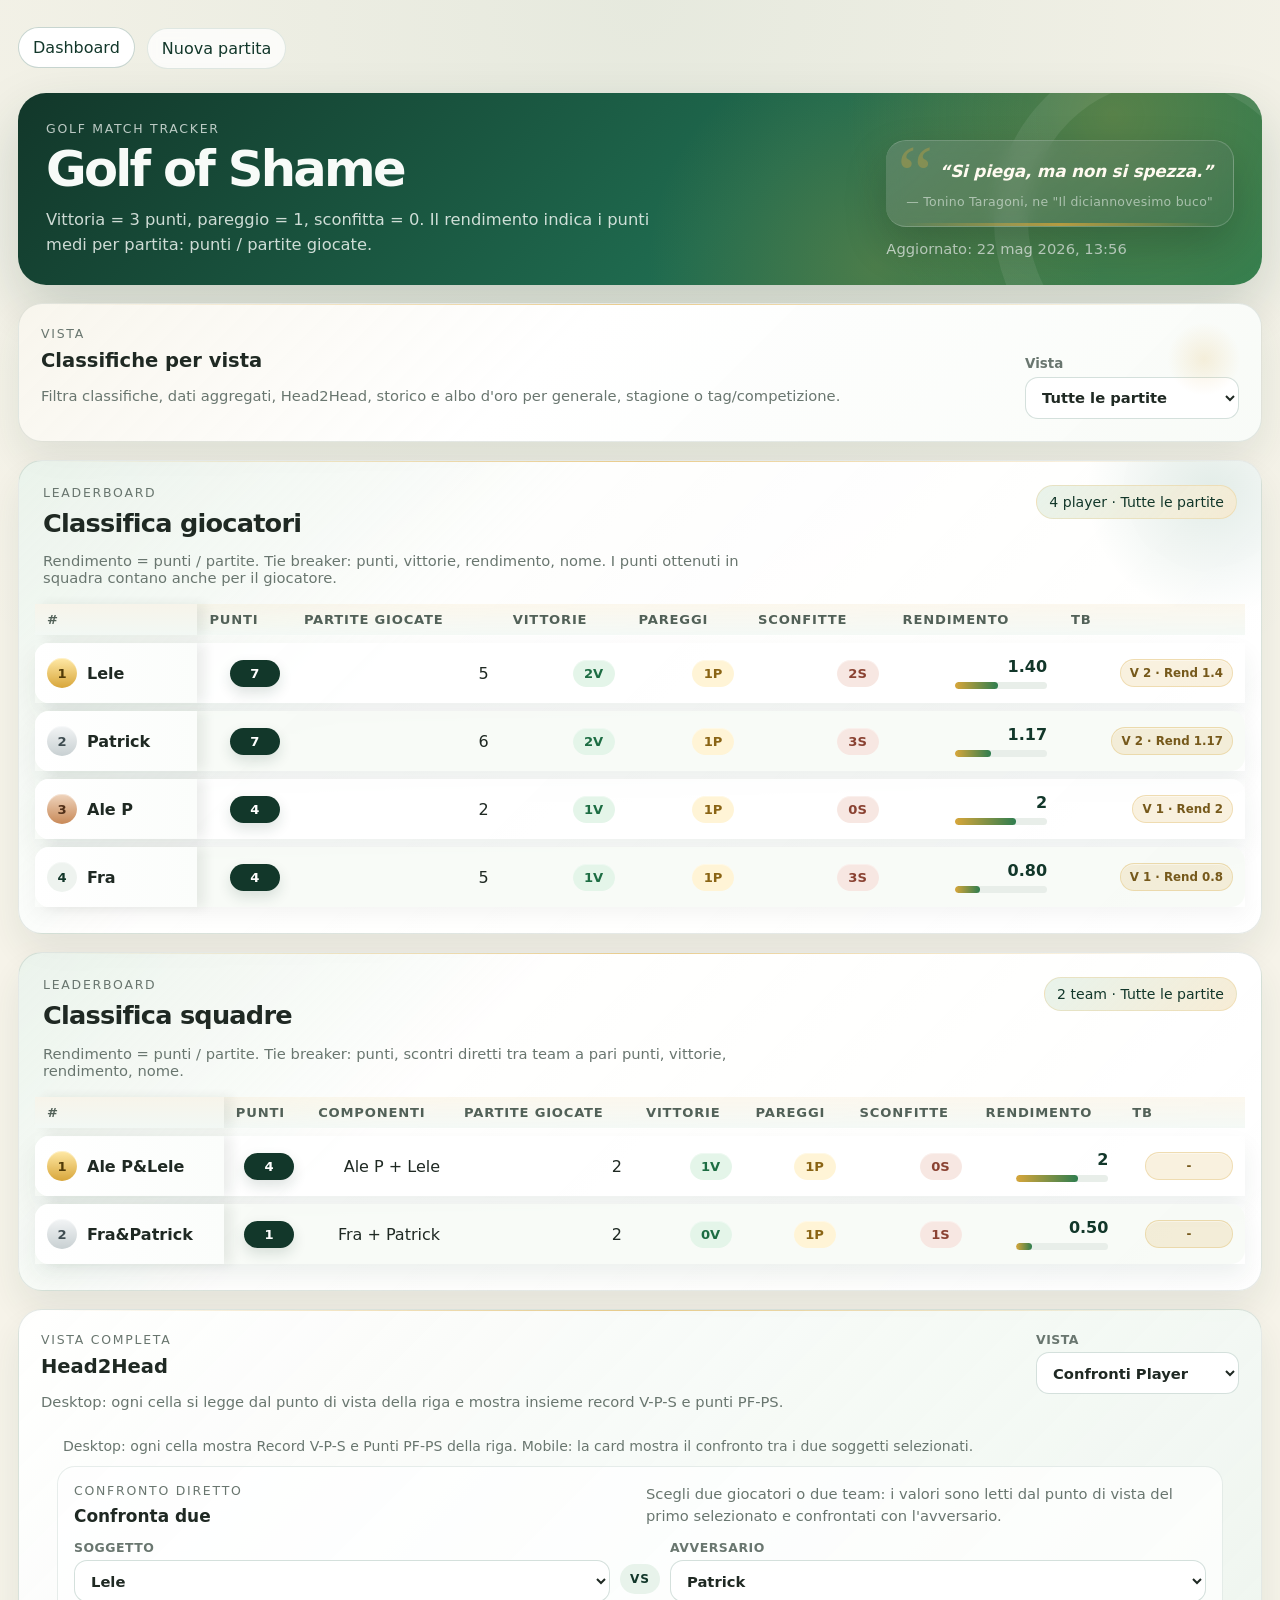
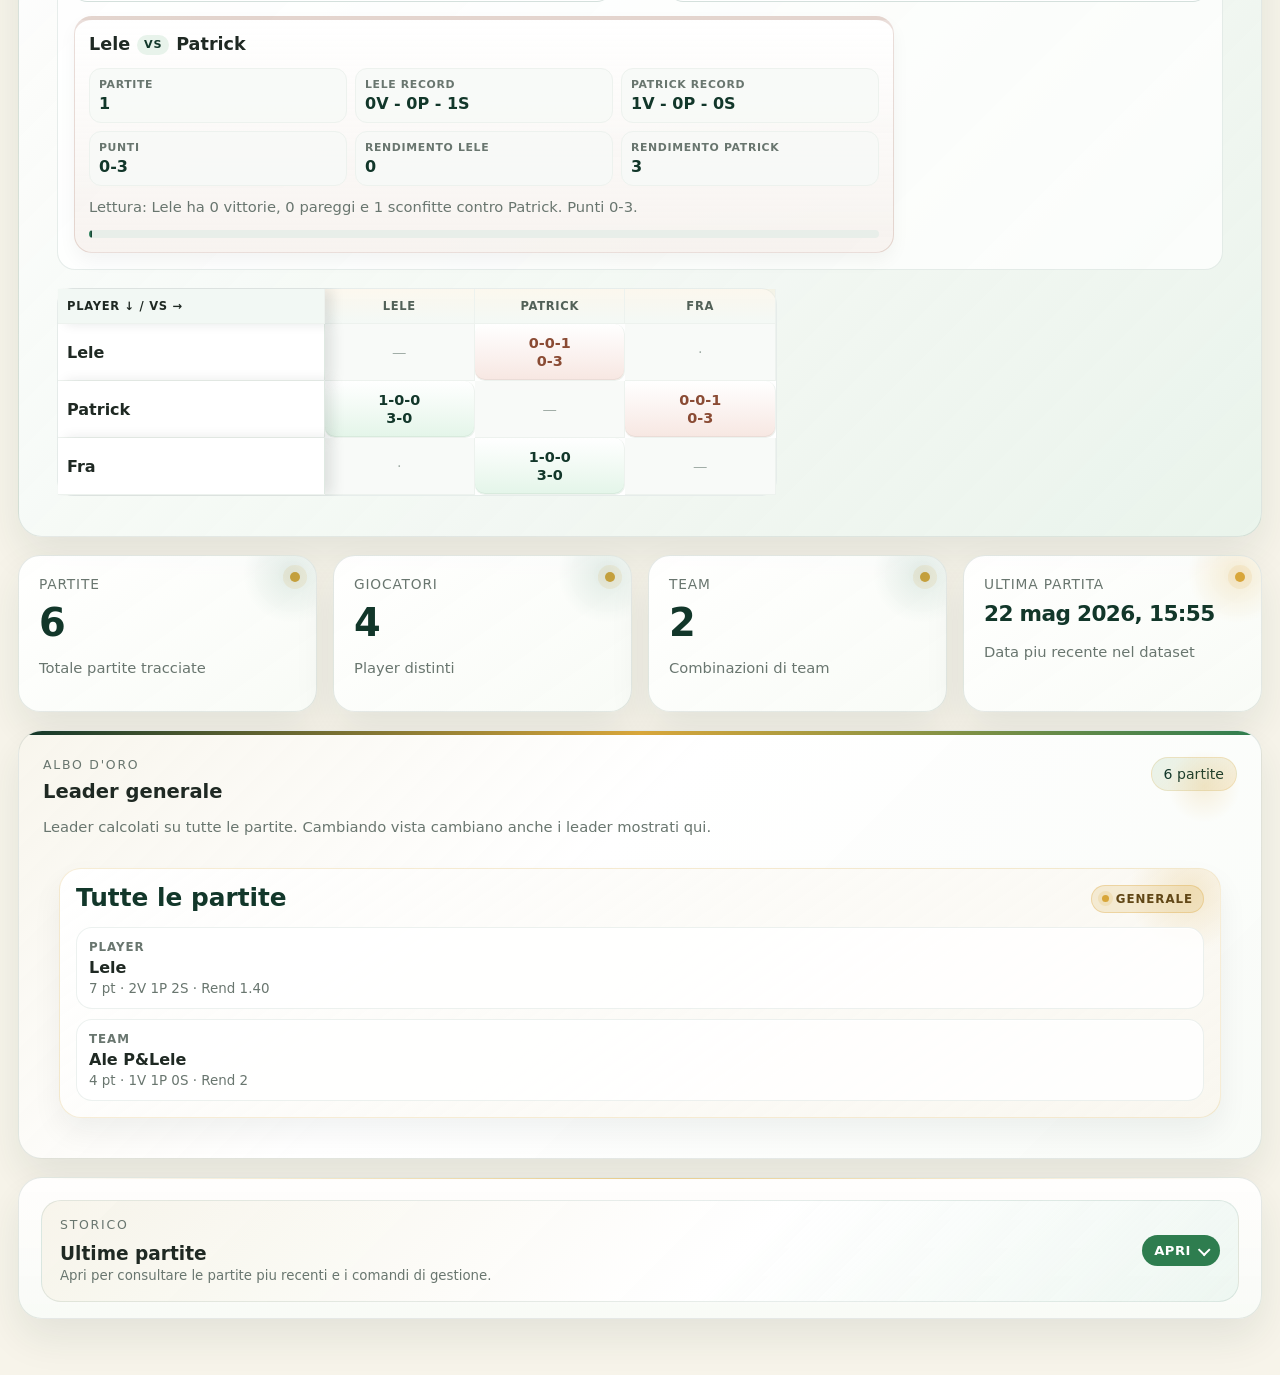
==== docs/index.html @ fc04e1d9 "Add data & TAG" ====
<!doctype html>
<html lang="it">
<head>
  <meta charset="utf-8">
  <meta name="viewport" content="width=device-width, initial-scale=1">
  <title>Dashboard · Golf Match Tracker</title>
  <link rel="stylesheet" href="assets/style.css">
</head>
<body>
  <div class="container dashboard-page">
    <nav class="topnav">
      <a href="./" class="active">Dashboard</a>
      <a href="new-match/">Nuova partita</a>
    </nav>

    <section class="hero-card">
      <div>
        <p class="eyebrow">Golf Match Tracker</p>
        <h1>Golf of Shame</h1>
        <p class="hero-copy">Vittoria = 3 punti, pareggio = 1, sconfitta = 0. Il rendimento indica i punti medi per partita: punti / partite giocate.</p>
      </div>
      <div class="hero-meta">
      <figure class="flavour-quote">
        <blockquote>
          “Si piega, ma non si spezza.”
        </blockquote>
        <figcaption>— Tonino Taragoni, ne "Il diciannovesimo buco"</figcaption>
      </figure>

      <p class="small" id="updated-at">Caricamento dati…</p>
    </div>
    </section>

    <section class="card dashboard-card season-toolbar">
      <div>
        <p class="section-kicker">Vista</p>
        <h2>Classifiche per vista</h2>
        <p class="small">Filtra classifiche, dati aggregati, Head2Head, storico e albo d'oro per generale, stagione o tag/competizione.</p>
      </div>
      <div class="season-filter-box compact-filter">
        <label for="season_filter">Vista</label>
        <select id="season_filter">
          <option value="all">Tutte le partite</option>
        </select>
      </div>
    </section>

    <section class="scoreboard-stack">
      <article class="card dashboard-card scoreboard-card scoreboard-card-primary">
        <div class="card-head leaderboard-head">
          <div>
            <p class="section-kicker">Leaderboard</p>
            <h2>Classifica giocatori</h2>
            <p class="small">Rendimento = punti / partite. Tie breaker: punti, vittorie, rendimento, nome. I punti ottenuti in squadra contano anche per il giocatore.</p>
          </div>
          <span class="pill subtle" id="players-count">-</span>
        </div>
        <div class="table-wrap leaderboard-table"><table id="players"></table></div>
      </article>

      <article class="card dashboard-card scoreboard-card">
        <div class="card-head leaderboard-head">
          <div>
            <p class="section-kicker">Leaderboard</p>
            <h2>Classifica squadre</h2>
            <p class="small">Rendimento = punti / partite. Tie breaker: punti, scontri diretti tra team a pari punti, vittorie, rendimento, nome.</p>
          </div>
          <span class="pill subtle" id="teams-count">-</span>
        </div>
        <div class="table-wrap leaderboard-table"><table id="teams"></table></div>
      </article>
    </section>

    <section class="card dashboard-card matrix-card">
      <div class="section-head card-head matrix-head">
        <div>
          <p class="section-kicker">Vista completa</p>
          <h2>Head2Head</h2>
          <p class="small desktop-h2h-help">Desktop: ogni cella si legge dal punto di vista della riga e mostra insieme record V-P-S e punti PF-PS.</p>
          <p class="small mobile-h2h-help">Mobile: scegli i due giocatori o team da confrontare. La card spiega esplicitamente il risultato del confronto.</p>
        </div>
        <div class="matrix-controls">
          <div class="matrix-control-field">
            <label for="matrix_type">Vista</label>
            <select id="matrix_type">
              <option value="players" selected>Confronti Player</option>
              <option value="teams">Confronti Team</option>
            </select>
          </div>
        </div>
      </div>
      <div class="matrix-legend" id="matrix-legend">Desktop: ogni cella mostra Record V-P-S e Punti PF-PS letti dal punto di vista della riga.</div>
      <div class="h2h-mobile-view" id="h2h-mobile-view" aria-live="polite">
        <div class="h2h-compare-head">
          <div>
            <p class="section-kicker">Confronto diretto</p>
            <h3>Confronta due</h3>
          </div>
          <p class="small">Scegli due giocatori o due team: i valori sono letti dal punto di vista del primo selezionato e confrontati con l'avversario.</p>
        </div>
        <div class="h2h-mobile-controls h2h-compare-controls">
          <div class="matrix-control-field">
            <label for="h2h_subject_a">Soggetto</label>
            <select id="h2h_subject_a"></select>
          </div>
          <span class="h2h-compare-vs">vs</span>
          <div class="matrix-control-field">
            <label for="h2h_subject_b">Avversario</label>
            <select id="h2h_subject_b"></select>
          </div>
        </div>
        <div class="h2h-mobile-list" id="h2h-mobile-list"></div>
      </div>
      <div class="table-wrap h2h-table-wrap">
        <table id="h2h-matrix" class="h2h-matrix"></table>
      </div>
    </section>

    <section class="kpi-grid" id="kpi-grid">
      <article class="kpi-card">
        <p class="kpi-label">Partite</p>
        <p class="kpi-value" id="kpi-matches">-</p>
        <p class="kpi-note">Totale partite tracciate</p>
      </article>
      <article class="kpi-card">
        <p class="kpi-label">Giocatori</p>
        <p class="kpi-value" id="kpi-players">-</p>
        <p class="kpi-note">Player distinti</p>
      </article>
      <article class="kpi-card">
        <p class="kpi-label">Team</p>
        <p class="kpi-value" id="kpi-teams">-</p>
        <p class="kpi-note">Combinazioni di team</p>
      </article>
      <article class="kpi-card kpi-card-accent">
        <p class="kpi-label">Ultima partita</p>
        <p class="kpi-value kpi-value-sm" id="kpi-latest">-</p>
        <p class="kpi-note">Data piu recente nel dataset</p>
      </article>
    </section>

    <section class="card dashboard-card hall-card" id="hall-of-fame-card">
      <div class="section-head card-head hall-head">
        <div>
          <p class="section-kicker">Albo d'oro</p>
          <h2 id="hall-title">Leader della vista</h2>
          <p class="small" id="hall-subtitle">L'albo d'oro segue sempre la vista selezionata.</p>
        </div>
        <span class="pill subtle" id="hall-count">-</span>
      </div>
      <div class="hall-list" id="hall-of-fame"></div>
    </section>


    <section class="card dashboard-card matches-card">
      <details class="matches-details">
        <summary class="matches-summary">
          <span>
            <span class="section-kicker">Storico</span>
            <strong>Ultime partite</strong>
            <small>Apri per consultare le partite piu recenti e i comandi di gestione.</small>
          </span>
          <span class="summary-toggle" aria-hidden="true">Apri</span>
        </summary>
        <div class="matches-collapsible-body">
          <div class="section-head card-head matches-toolbar">
            <div>
              <h2>Ultime partite</h2>
              <p class="small">Mostra solo le N partite piu recenti.</p>
            </div>
            <div class="matches-limit-box compact-filter">
              <label for="matches_limit">Numero partite</label>
              <select id="matches_limit">
                <option value="3" selected>3</option>
                <option value="5">5</option>
                <option value="10">10</option>
                <option value="20">20</option>
                <option value="50">50</option>
                <option value="all">Tutte</option>
              </select>
            </div>
          </div>
          <div id="matches" class="matches-list"></div>
        </div>
      </details>
    </section>
  </div>

  <script>
    function pointsValue(value) {
      return value == null ? '-' : Number(value).toFixed(2).replace(/\.00$/, '');
    }

    function pctValue(value) {
      if (value == null) return '-';
      return (Number(value) * 100).toFixed(1).replace(/\.0$/, '') + '%';
    }

    function niceDate(value) {
      if (!value) return '-';
      const d = new Date(value);
      if (Number.isNaN(d.getTime())) return value;
      return d.toLocaleString('it-IT', {
        day: '2-digit',
        month: 'short',
        year: 'numeric',
        hour: '2-digit',
        minute: '2-digit'
      });
    }

    function deleteCommand(match) {
      if (match && match.id != null) {
        return 'python backend/delete_match.py --db data/golf_tracker.sqlite --id ' + match.id + ' --export-docs docs';
      }
      if (match && match.import_key) {
        return 'python backend/delete_match.py --db data/golf_tracker.sqlite --import-key "' + String(match.import_key).replace(/"/g, '\\"') + '" --export-docs docs';
      }
      return 'ID/import_key non disponibile: rigenera docs/data/stats.json con export_stats.py';
    }

    function metricBadge(value, type) {
      const span = document.createElement('span');
      span.className = 'metric-badge ' + type;
      span.textContent = value;
      return span;
    }

    function performanceCell(value) {
      const raw = parseFloat(String(value).replace(',', '.')) || 0;
      const wrap = document.createElement('div');
      wrap.className = 'performance-cell';
      const label = document.createElement('span');
      label.textContent = value;
      const track = document.createElement('span');
      track.className = 'performance-track';
      const fill = document.createElement('span');
      fill.className = 'performance-fill';
      fill.style.width = Math.max(0, Math.min(100, (raw / 3) * 100)) + '%';
      track.appendChild(fill);
      wrap.appendChild(label);
      wrap.appendChild(track);
      return wrap;
    }

    function table(el, headers, rows) {
      el.innerHTML = '';
      const thead = document.createElement('thead');
      const trh = document.createElement('tr');
      headers.forEach((h, index) => {
        const th = document.createElement('th');
        th.textContent = index === 0 ? '#' : h;
        trh.appendChild(th);
      });
      thead.appendChild(trh);
      const tbody = document.createElement('tbody');
      rows.forEach((row, rowIndex) => {
        const tr = document.createElement('tr');
        tr.className = rowIndex < 3 ? 'podium-row podium-' + (rowIndex + 1) : '';
        row.forEach((cell, index) => {
          const td = document.createElement('td');
          td.dataset.label = headers[index];
          if (index > 0) td.className = 'num';

          if (index === 0) {
            const rank = document.createElement('span');
            rank.className = 'rank-badge rank-' + (rowIndex + 1);
            rank.textContent = rowIndex + 1;
            const name = document.createElement('span');
            name.className = 'leader-name';
            name.textContent = cell;
            td.appendChild(rank);
            td.appendChild(name);
          } else if (headers[index] === 'Punti') {
            td.appendChild(metricBadge(cell, 'points'));
          } else if (headers[index] === 'TB') {
            td.appendChild(metricBadge(cell || '-', 'tie'));
          } else if (headers[index] === 'Vittorie') {
            td.appendChild(metricBadge(cell + 'V', 'win'));
          } else if (headers[index] === 'Pareggi') {
            td.appendChild(metricBadge(cell + 'P', 'draw'));
          } else if (headers[index] === 'Sconfitte') {
            td.appendChild(metricBadge(cell + 'S', 'loss'));
          } else if (headers[index] === 'Rendimento') {
            td.appendChild(performanceCell(cell));
          } else {
            td.textContent = cell;
          }
          tr.appendChild(td);
        });
        tbody.appendChild(tr);
      });
      el.appendChild(thead);
      el.appendChild(tbody);
    }

    function getView(data, key) {
      const views = data.views || { all: data };
      return views[key] || views.all || data;
    }

    function selectedViewLabel(data, key) {
      const option = (data.view_options || []).find(item => item.value === key);
      if (option) return option.label;
      if (key === 'all') return 'Tutte le partite';
      if (key === 'untagged') return 'Senza tag';
      if (String(key).startsWith('year:')) return String(key).slice(5);
      if (String(key).startsWith('tag:')) return String(key).slice(4);
      return key || 'Tutte le partite';
    }

    function populateYearFilter(data) {
      const select = document.getElementById('season_filter');
      const options = Array.isArray(data.view_options) && data.view_options.length
        ? data.view_options
        : [{ value: 'all', label: 'Tutte le partite', group: 'Generale' }].concat(
            (data.years || []).map(year => ({ value: 'year:' + year, label: String(year), group: 'Stagioni' }))
          );
      select.innerHTML = '';
      const groups = [];
      options.forEach(option => {
        const groupName = option.group || 'Vista';
        let group = groups.find(item => item.label === groupName);
        if (!group) {
          group = { label: groupName, options: [] };
          groups.push(group);
        }
        group.options.push(option);
      });
      groups.forEach(group => {
        const optgroup = document.createElement('optgroup');
        optgroup.label = group.label;
        group.options.forEach(item => {
          const option = document.createElement('option');
          option.value = item.value;
          option.textContent = item.label;
          optgroup.appendChild(option);
        });
        select.appendChild(optgroup);
      });
      select.value = options.some(item => item.value === 'all') ? 'all' : (options[0] && options[0].value) || 'all';
    }

    function renderMatches(view) {
      const container = document.getElementById('matches');
      const matches = view.matches || [];
      const limitValue = document.getElementById('matches_limit').value;
      const limit = limitValue === 'all' ? matches.length : Number(limitValue);
      const rows = matches.slice(0, limit);
      container.innerHTML = '';
      if (!rows.length) {
        container.innerHTML = '<p class="small">Nessuna partita disponibile per il periodo selezionato.</p>';
        return;
      }
      rows.forEach(match => {
        const item = document.createElement('article');
        item.className = 'match-item';

        const meta = document.createElement('div');
        meta.className = 'match-meta';
        const sideCount = match.sides.length;
        meta.innerHTML = '<span class="match-id">ID #' + (match.id ?? 'n/d') + '</span>' +
          '<span class="match-dot">•</span>' +
          '<span class="match-date">' + niceDate(match.played_at) + '</span>' +
          '<span class="match-dot">•</span>' +
          '<span>' + (match.course || 'Campo n/d') + '</span>' +
          '<span class="match-dot">•</span>' +
          '<span>' + (match.holes || '-') + ' buche</span>' +
          '<span class="match-dot">•</span>' +
          '<span>' + sideCount + ' side</span>' +
          (match.is_draw ? '<span class="match-dot">•</span><span>Pareggio</span>' : '');

        const body = document.createElement('div');
        body.className = 'match-sides';

        match.sides.forEach(side => {
          const row = document.createElement('div');
          row.className = 'match-side' + (side.is_winner ? ' is-winner' : '');
          const label = side.team_name || side.players.join('-');
          row.innerHTML =
            '<span class="result-badge ' + (side.is_winner ? 'winner' : 'loser') + '">' + (side.is_winner ? (match.is_draw ? '1 punto' : '3 punti') : '0 punti') + '</span>' +
            '<div class="match-side-text">' +
              '<strong>' + label + '</strong>' +
              '<span>' + side.players.join(' + ') + '</span>' +
            '</div>';
          body.appendChild(row);
        });

        item.appendChild(meta);

        const tags = Array.isArray(match.tags) ? match.tags : [];
        if (tags.length) {
          const tagWrap = document.createElement('div');
          tagWrap.className = 'match-tags';
          tags.forEach(tag => {
            const badge = document.createElement('span');
            badge.className = 'tag-badge';
            badge.textContent = tag;
            tagWrap.appendChild(badge);
          });
          item.appendChild(tagWrap);
        }

        item.appendChild(body);

        const admin = document.createElement('details');
        admin.className = 'match-admin';
        const summary = document.createElement('summary');
        summary.textContent = 'Eliminazione match';
        const importKey = document.createElement('p');
        importKey.className = 'small match-import-key';
        importKey.textContent = 'Import key: ' + (match.import_key || 'n/d');
        const pre = document.createElement('pre');
        pre.className = 'delete-command';
        pre.textContent = deleteCommand(match);
        admin.appendChild(summary);
        admin.appendChild(importKey);
        admin.appendChild(pre);
        item.appendChild(admin);

        if (match.notes) {
          const notes = document.createElement('p');
          notes.className = 'match-notes';
          notes.textContent = match.notes;
          item.appendChild(notes);
        }

        container.appendChild(item);
      });
    }



    function setActiveButton(selector, activeButton) {
      document.querySelectorAll(selector).forEach(button => {
        button.classList.toggle('active', button === activeButton);
      });
    }

    function currentMatrixType() {
      const select = document.getElementById('matrix_type');
      return select ? select.value : 'players';
    }

    function h2hCellClass(entry) {
      if (!entry || !entry.games) return 'empty';
      if (entry.wins > entry.losses) return 'positive';
      if (entry.wins < entry.losses) return 'negative';
      return 'neutral';
    }

    function h2hCellText(entry) {
      if (!entry || !entry.games) return '·';
      const record = String(entry.wins || 0) + '-' + String(entry.draws || 0) + '-' + String(entry.losses || 0);
      const points = String(entry.points_for || 0) + '-' + String(entry.points_against || 0);
      return record + '\n' + points;
    }

    function h2hTitle(rowLabel, colLabel, entry) {
      if (!entry || !entry.games) return rowLabel + ' vs ' + colLabel + ': nessuna partita';
      return rowLabel + ' vs ' + colLabel + ': ' +
        entry.games + ' partite · ' +
        (entry.wins || 0) + ' vittorie · ' +
        (entry.draws || 0) + ' pareggi · ' +
        (entry.losses || 0) + ' sconfitte · punti ' +
        (entry.points_for || 0) + '-' + (entry.points_against || 0);
    }

    function h2hPerformance(entry) {
      if (!entry || !entry.games) return 0;
      return (entry.points_for || 0) / entry.games;
    }

    function updateH2HPairOptions(labels) {
      const firstSelect = document.getElementById('h2h_subject_a');
      const secondSelect = document.getElementById('h2h_subject_b');
      if (!firstSelect || !secondSelect) return { first: '', second: '' };

      const previousFirst = firstSelect.value;
      const previousSecond = secondSelect.value;

      [firstSelect, secondSelect].forEach(select => {
        select.innerHTML = '';
        labels.forEach(label => {
          const option = document.createElement('option');
          option.value = label;
          option.textContent = label;
          select.appendChild(option);
        });
      });

      if (labels.includes(previousFirst)) {
        firstSelect.value = previousFirst;
      } else if (labels.length) {
        firstSelect.value = labels[0];
      }

      if (labels.includes(previousSecond) && previousSecond !== firstSelect.value) {
        secondSelect.value = previousSecond;
      } else if (labels.length > 1) {
        secondSelect.value = labels.find(label => label !== firstSelect.value) || labels[0];
      } else if (labels.length) {
        secondSelect.value = labels[0];
      }

      return { first: firstSelect.value, second: secondSelect.value };
    }

    function reverseH2HEntry(entry) {
      if (!entry) return null;
      return {
        games: entry.games || 0,
        wins: entry.losses || 0,
        draws: entry.draws || 0,
        losses: entry.wins || 0,
        points_for: entry.points_against || 0,
        points_against: entry.points_for || 0
      };
    }

    function h2hStatItem(label, value) {
      const item = document.createElement('span');
      const itemLabel = document.createElement('small');
      itemLabel.textContent = label;
      const itemValue = document.createElement('strong');
      itemValue.textContent = value;
      item.appendChild(itemLabel);
      item.appendChild(itemValue);
      return item;
    }

    function renderH2HCompare(labels, matrix, type) {
      const listEl = document.getElementById('h2h-mobile-list');
      if (!listEl) return;

      listEl.innerHTML = '';
      const pair = updateH2HPairOptions(labels);
      const first = pair.first;
      const second = pair.second;

      if (!labels.length) {
        listEl.innerHTML = '<p class="small">Nessun confronto disponibile con il filtro selezionato.</p>';
        return;
      }
      if (labels.length < 2) {
        listEl.innerHTML = '<p class="small">Serve almeno un altro ' + (type === 'players' ? 'giocatore' : 'team') + ' per confrontare due elementi.</p>';
        return;
      }
      if (!first || !second || first === second) {
        listEl.innerHTML = '<p class="small">Scegli due ' + (type === 'players' ? 'giocatori' : 'team') + ' diversi.</p>';
        return;
      }

      const firstEntry = matrix[first] && matrix[first][second];
      if (!firstEntry || !firstEntry.games) {
        listEl.innerHTML = '<p class="small">Nessun confronto diretto tra ' + first + ' e ' + second + '.</p>';
        return;
      }
      const secondEntry = (matrix[second] && matrix[second][first]) || reverseH2HEntry(firstEntry);

      const card = document.createElement('article');
      card.className = 'h2h-duel-card h2h-compare-card ' + h2hCellClass(firstEntry);

      const title = document.createElement('div');
      title.className = 'h2h-duel-title h2h-compare-title';
      const firstStrong = document.createElement('strong');
      firstStrong.textContent = first;
      const vsSpan = document.createElement('span');
      vsSpan.className = 'h2h-vs';
      vsSpan.textContent = 'vs';
      const secondStrong = document.createElement('strong');
      secondStrong.textContent = second;
      title.appendChild(firstStrong);
      title.appendChild(vsSpan);
      title.appendChild(secondStrong);
      card.appendChild(title);

      const summary = document.createElement('div');
      summary.className = 'h2h-duel-summary h2h-compare-summary';
      summary.appendChild(h2hStatItem('Partite', String(firstEntry.games || 0)));
      summary.appendChild(h2hStatItem(first + ' record', (firstEntry.wins || 0) + 'V - ' + (firstEntry.draws || 0) + 'P - ' + (firstEntry.losses || 0) + 'S'));
      summary.appendChild(h2hStatItem(second + ' record', (secondEntry.wins || 0) + 'V - ' + (secondEntry.draws || 0) + 'P - ' + (secondEntry.losses || 0) + 'S'));
      summary.appendChild(h2hStatItem('Punti', (firstEntry.points_for || 0) + '-' + (firstEntry.points_against || 0)));
      summary.appendChild(h2hStatItem('Rendimento ' + first, pointsValue(h2hPerformance(firstEntry))));
      summary.appendChild(h2hStatItem('Rendimento ' + second, pointsValue(h2hPerformance(secondEntry))));
      card.appendChild(summary);

      const note = document.createElement('p');
      note.className = 'small h2h-compare-note';
      note.textContent = 'Lettura: ' + first + ' ha ' + (firstEntry.wins || 0) + ' vittorie, ' + (firstEntry.draws || 0) + ' pareggi e ' + (firstEntry.losses || 0) + ' sconfitte contro ' + second + '. Punti ' + (firstEntry.points_for || 0) + '-' + (firstEntry.points_against || 0) + '.';
      card.appendChild(note);

      const bar = document.createElement('div');
      bar.className = 'h2h-duel-bar';
      const fill = document.createElement('span');
      fill.style.width = Math.round(Math.min(100, (h2hPerformance(firstEntry) / 3) * 100)) + '%';
      bar.appendChild(fill);
      card.appendChild(bar);

      listEl.appendChild(card);
    }



    function setupLeaderboardStickyFallback() {
      const isFirefox = /firefox/i.test(navigator.userAgent);
      document.querySelectorAll('.leaderboard-table').forEach(wrap => {
        wrap.classList.toggle('leaderboard-js-sticky', !isFirefox);
        if (isFirefox) {
          wrap.style.removeProperty('--leaderboard-scroll-left');
          return;
        }

        const update = () => {
          wrap.style.setProperty('--leaderboard-scroll-left', `${wrap.scrollLeft || 0}px`);
        };

        if (wrap.dataset.leaderboardStickyBound !== 'true') {
          wrap.addEventListener('scroll', update, { passive: true });
          wrap.dataset.leaderboardStickyBound = 'true';
        }
        requestAnimationFrame(update);
      });
    }

    function setupH2HStickyFallback() {
      const wrap = document.querySelector('.h2h-table-wrap');
      if (!wrap) return;

      const isFirefox = /firefox/i.test(navigator.userAgent);
      wrap.classList.toggle('h2h-js-sticky', !isFirefox);
      if (isFirefox) {
        wrap.style.removeProperty('--h2h-scroll-left');
        return;
      }

      const update = () => {
        wrap.style.setProperty('--h2h-scroll-left', `${wrap.scrollLeft || 0}px`);
      };

      if (wrap.dataset.h2hStickyBound !== 'true') {
        wrap.addEventListener('scroll', update, { passive: true });
        wrap.dataset.h2hStickyBound = 'true';
      }
      requestAnimationFrame(update);
    }

    function renderH2H(view) {
      const tableEl = document.getElementById('h2h-matrix');
      const legend = document.getElementById('matrix-legend');
      const type = currentMatrixType();
      const h2h = (view.head_to_head || {})[type] || { labels: [], matrix: {} };
      const allLabels = h2h.labels || [];
      const matrix = h2h.matrix || {};

      const labels = allLabels.filter(label => {
        return allLabels.some(other => {
          if (label === other) return false;
          const entry = matrix[label] && matrix[label][other];
          return entry && entry.games;
        });
      });

      renderH2HCompare(labels, matrix, type);
      tableEl.innerHTML = '';
      legend.textContent = 'Desktop: ogni cella mostra Record V-P-S e Punti PF-PS della riga. Mobile: la card mostra il confronto tra i due soggetti selezionati.';

      if (!labels.length) {
        const caption = document.createElement('caption');
        caption.textContent = 'Nessun confronto disponibile con il filtro selezionato.';
        tableEl.appendChild(caption);
        return;
      }

      const thead = document.createElement('thead');
      const headerRow = document.createElement('tr');
      const corner = document.createElement('th');
      corner.textContent = type === 'players' ? 'Player ↓ / vs →' : 'Team ↓ / vs →';
      headerRow.appendChild(corner);
      labels.forEach(label => {
        const th = document.createElement('th');
        th.textContent = label;
        th.title = label;
        headerRow.appendChild(th);
      });
      thead.appendChild(headerRow);

      const tbody = document.createElement('tbody');
      labels.forEach(rowLabel => {
        const tr = document.createElement('tr');
        const rowHead = document.createElement('th');
        rowHead.scope = 'row';
        rowHead.textContent = rowLabel;
        rowHead.title = rowLabel;
        tr.appendChild(rowHead);

        labels.forEach(colLabel => {
          const td = document.createElement('td');
          if (rowLabel === colLabel) {
            td.textContent = '—';
            td.className = 'diag';
          } else {
            const entry = matrix[rowLabel] && matrix[rowLabel][colLabel];
            td.textContent = h2hCellText(entry);
            td.className = h2hCellClass(entry);
            td.title = h2hTitle(rowLabel, colLabel, entry);
          }
          tr.appendChild(td);
        });
        tbody.appendChild(tr);
      });

      tableEl.appendChild(thead);
      tableEl.appendChild(tbody);
      setupH2HStickyFallback();
    }

    function championFrom(rows, type) {
      if (!Array.isArray(rows) || !rows.length) return null;
      const first = rows[0];
      return {
        name: type === 'team' ? (first.team_name || first.team_label || '-') : (first.player || '-'),
        points: first.points || 0,
        games: first.games || 0,
        wins: first.wins || 0,
        draws: first.draws || 0,
        losses: first.losses || 0,
        performance: pointsValue(first.points_rate || 0)
      };
    }

    function championBlock(label, champion) {
      const block = document.createElement('div');
      block.className = 'hall-champion';
      const title = document.createElement('span');
      title.className = 'hall-champion-label';
      title.textContent = label;
      const name = document.createElement('strong');
      name.className = 'hall-champion-name';
      name.textContent = champion ? champion.name : '-';
      const meta = document.createElement('span');
      meta.className = 'hall-champion-meta';
      meta.textContent = champion
        ? (champion.points + ' pt · ' + champion.wins + 'V ' + champion.draws + 'P ' + champion.losses + 'S · Rend ' + champion.performance)
        : 'Nessun dato disponibile';
      block.appendChild(title);
      block.appendChild(name);
      block.appendChild(meta);
      return block;
    }

    function renderHallOfFame(data, view, key) {
      const container = document.getElementById('hall-of-fame');
      const counter = document.getElementById('hall-count');
      const title = document.getElementById('hall-title');
      const subtitle = document.getElementById('hall-subtitle');
      const card = document.getElementById('hall-of-fame-card');
      if (!container) return;

      const label = selectedViewLabel(data, key);
      const group = (view.meta && view.meta.group) || '';
      const matches = (view.counts && view.counts.matches) || 0;
      const playerChampion = championFrom(view.by_player, 'player');
      const teamChampion = championFrom(view.by_team, 'team');

      if (card) card.style.display = '';
      if (title) title.textContent = key === 'all' ? 'Leader generale' : ('Leader · ' + label);
      if (subtitle) {
        subtitle.textContent = key === 'all'
          ? 'Leader calcolati su tutte le partite. Cambiando vista cambiano anche i leader mostrati qui.'
          : 'Leader calcolati solo sulle partite della vista selezionata' + (group ? ' (' + group.toLowerCase() + ')' : '') + '.';
      }
      if (counter) counter.textContent = matches + ' partite';
      container.innerHTML = '';

      if (!matches) {
        container.innerHTML = '<p class="small">Nessuna partita disponibile per questa vista.</p>';
        return;
      }

      const year = key && String(key).startsWith('year:') ? String(key).slice(5) : '';
      const currentYear = String(new Date().getFullYear());
      const isOngoing = year && year === currentYear;

      const hallCard = document.createElement('article');
      hallCard.className = 'hall-year-card' + (isOngoing ? ' is-ongoing' : '');

      const top = document.createElement('div');
      top.className = 'hall-year-top';
      const labelEl = document.createElement('strong');
      labelEl.className = 'hall-year';
      labelEl.textContent = label;
      const status = document.createElement('span');
      status.className = 'hall-status ' + (isOngoing ? 'ongoing' : 'closed');
      status.textContent = isOngoing ? 'Ongoing' : (group || 'Vista');
      top.appendChild(labelEl);
      top.appendChild(status);
      hallCard.appendChild(top);

      const grid = document.createElement('div');
      grid.className = 'hall-champions-grid';
      grid.appendChild(championBlock('Player', playerChampion));
      grid.appendChild(championBlock('Team', teamChampion));
      hallCard.appendChild(grid);

      if (isOngoing) {
        const overlay = document.createElement('div');
        overlay.className = 'hall-ongoing-ribbon';
        overlay.textContent = 'Stagione in corso';
        hallCard.appendChild(overlay);
      }

      container.appendChild(hallCard);
    }

    function renderDashboard(data) {
      const selectedView = document.getElementById('season_filter').value || 'all';
      const view = getView(data, selectedView);
      const counts = view.counts || { matches: 0, players: 0, teams: 0 };
      const byPlayer = view.by_player || [];
      const byTeam = view.by_team || [];
      const matches = view.matches || [];
      const suffix = selectedViewLabel(data, selectedView);

      document.getElementById('kpi-matches').textContent = counts.matches || 0;
      document.getElementById('kpi-players').textContent = counts.players || 0;
      document.getElementById('kpi-teams').textContent = counts.teams || 0;
      document.getElementById('kpi-latest').textContent = matches.length ? niceDate(matches[0].played_at) : '-';
      document.getElementById('players-count').textContent = byPlayer.length + ' player · ' + suffix;
      document.getElementById('teams-count').textContent = byTeam.length + ' team · ' + suffix;

      table(
        document.getElementById('players'),
        ['Giocatore', 'Punti', 'Partite giocate', 'Vittorie', 'Pareggi', 'Sconfitte', 'Rendimento', 'TB'],
        byPlayer.map(x => [x.player, x.points || 0, x.games, x.wins || 0, x.draws || 0, x.losses || 0, pointsValue(x.points_rate || 0), x.tie_breaker || '-'])
      );

      table(
        document.getElementById('teams'),
        ['Squadra', 'Punti', 'Componenti', 'Partite giocate', 'Vittorie', 'Pareggi', 'Sconfitte', 'Rendimento', 'TB'],
        byTeam.map(x => [x.team_name || x.team_label, x.points || 0, x.team_label, x.games, x.wins || 0, x.draws || 0, x.losses || 0, pointsValue(x.points_rate || 0), x.tie_breaker || '-'])
      );

      setupLeaderboardStickyFallback();
      renderH2H(view);
      renderHallOfFame(data, view, selectedView);
      renderMatches(view);
    }

    fetch('data/stats.json')
      .then(r => r.json())
      .then(data => {
        window.__statsData = data;

        document.getElementById('updated-at').textContent = 'Aggiornato: ' + niceDate(data.generated_at || data.generated_utc || data.generated || '');
        populateYearFilter(data);
        renderDashboard(data);

        document.getElementById('season_filter').addEventListener('change', function () {
          renderDashboard(window.__statsData);
        });
        document.getElementById('matches_limit').addEventListener('change', function () {
          renderDashboard(window.__statsData);
        });
        ['matrix_type', 'h2h_subject_a', 'h2h_subject_b'].forEach(id => {
          const control = document.getElementById(id);
          if (control) {
            control.addEventListener('change', function () {
              renderDashboard(window.__statsData);
            });
          }
        });
      })
      .catch(err => {
        document.getElementById('updated-at').textContent = 'Impossibile leggere i dati';
        console.error(err);
      });
  </script>
</body>
</html>
---- docs/assets/style.css ----
:root {
  --bg: #f4f6f3;
  --card: #ffffff;
  --card-soft: #f8fbf7;
  --text: #18221d;
  --muted: #66736d;
  --line: #dde5de;
  --accent: #1f6b4f;
  --accent-strong: #15523c;
  --accent-soft: #e6f3ec;
  --shadow: 0 10px 30px rgba(22, 34, 28, 0.06);
}
* { box-sizing: border-box; }
html { scroll-behavior: smooth; }
body {
  margin: 0;
  font-family: Inter, ui-sans-serif, system-ui, -apple-system, BlinkMacSystemFont, "Segoe UI", sans-serif;
  background:
    radial-gradient(circle at top, rgba(31,107,79,0.08), transparent 30%),
    var(--bg);
  color: var(--text);
}
a { color: var(--accent); }
.container {
  max-width: 1160px;
  margin: 0 auto;
  padding: 28px 18px 56px;
}
.topnav,
nav {
  display: flex;
  gap: 12px;
  margin-bottom: 24px;
  flex-wrap: wrap;
}
.topnav a,
nav a {
  text-decoration: none;
  color: var(--accent-strong);
  padding: 10px 14px;
  border: 1px solid rgba(21,82,60,0.12);
  border-radius: 999px;
  background: rgba(255,255,255,0.76);
  backdrop-filter: blur(6px);
  transition: transform 120ms ease, background 120ms ease, border-color 120ms ease;
}
.topnav a:hover,
nav a:hover,
.topnav a.active,
nav a.active {
  background: #ffffff;
  border-color: rgba(21,82,60,0.24);
  transform: translateY(-1px);
}
.hero-card {
  display: flex;
  justify-content: space-between;
  gap: 24px;
  align-items: flex-end;
  padding: 28px;
  margin-bottom: 18px;
  border-radius: 28px;
  background: linear-gradient(135deg, #173f31 0%, #1f6b4f 60%, #2a7f60 100%);
  color: #f7fbf8;
  box-shadow: var(--shadow);
}
.eyebrow,
.section-kicker {
  margin: 0 0 8px;
  font-size: 0.78rem;
  letter-spacing: 0.12em;
  text-transform: uppercase;
  color: rgba(247,251,248,0.74);
}
.section-kicker {
  color: var(--muted);
}
.hero-card h1 {
  margin: 0;
  font-size: clamp(2rem, 4vw, 3.1rem);
  line-height: 1.02;
}
.hero-copy {
  max-width: 640px;
  margin: 12px 0 0;
  color: rgba(247,251,248,0.82);
  font-size: 1.02rem;
  line-height: 1.55;
}
.hero-meta {
  display: grid;
  gap: 12px;
  justify-items: end;
  text-align: right;
}
.pill {
  display: inline-flex;
  align-items: center;
  gap: 8px;
  width: fit-content;
  padding: 8px 12px;
  border-radius: 999px;
  background: rgba(255,255,255,0.14);
  color: #f7fbf8;
  border: 1px solid rgba(255,255,255,0.16);
  font-size: 0.88rem;
}
.pill.subtle {
  background: var(--accent-soft);
  color: var(--accent-strong);
  border-color: rgba(21,82,60,0.08);
}
.kpi-grid {
  display: grid;
  grid-template-columns: repeat(4, minmax(0, 1fr));
  gap: 16px;
  margin: 0 0 18px;
}
.kpi-card {
  background: rgba(255,255,255,0.8);
  border: 1px solid rgba(21,82,60,0.08);
  border-radius: 22px;
  padding: 20px;
  box-shadow: var(--shadow);
}
.kpi-card-accent {
  background: linear-gradient(180deg, #f5fbf7 0%, #ebf6ef 100%);
}
.kpi-label {
  margin: 0 0 8px;
  color: var(--muted);
  font-size: 0.86rem;
  text-transform: uppercase;
  letter-spacing: 0.06em;
}
.kpi-value {
  margin: 0;
  font-size: clamp(2rem, 3vw, 2.5rem);
  font-weight: 700;
  letter-spacing: -0.03em;
}
.kpi-value-sm {
  font-size: clamp(1.1rem, 2.2vw, 1.35rem);
  line-height: 1.3;
}
.kpi-note,
.small {
  color: var(--muted);
  font-size: 0.92rem;
}
.card {
  background: rgba(255,255,255,0.84);
  border: 1px solid rgba(21,82,60,0.08);
  border-radius: 24px;
  padding: 22px;
  margin-bottom: 16px;
  box-shadow: var(--shadow);
}
.dashboard-card {
  margin-bottom: 0;
}
.grid {
  display: grid;
  gap: 16px;
}
.grid-charts,
.grid-tables {
  grid-template-columns: repeat(2, minmax(0, 1fr));
  margin-bottom: 16px;
}
.card-head,
.section-head {
  display: flex;
  justify-content: space-between;
  gap: 16px;
  align-items: flex-start;
  flex-wrap: wrap;
  margin-bottom: 18px;
}
.card h2 {
  margin: 0;
  font-size: 1.22rem;
}
label { display: block; margin: 10px 0 6px; font-weight: 600; }
input, textarea, select, button {
  width: 100%;
  padding: 10px 12px;
  border: 1px solid var(--line);
  border-radius: 12px;
  font: inherit;
  background: #fff;
}
button {
  cursor: pointer;
  background: var(--accent);
  color: white;
  border: none;
}
button.secondary {
  background: white;
  color: var(--text);
  border: 1px solid var(--line);
}
.table-wrap { overflow-x: auto; }
table { width: 100%; border-collapse: collapse; }
th, td {
  text-align: left;
  padding: 12px 10px;
  border-bottom: 1px solid #edf2ee;
}
thead th {
  font-size: 0.82rem;
  letter-spacing: 0.06em;
  text-transform: uppercase;
  color: var(--muted);
}
tbody tr:hover {
  background: rgba(31,107,79,0.03);
}
td.num {
  text-align: right;
  font-variant-numeric: tabular-nums;
}
pre {
  white-space: pre-wrap;
  background: #111827;
  color: #f9fafb;
  padding: 12px;
  border-radius: 14px;
  overflow-x: auto;
}
.chart {
  display: grid;
  gap: 12px;
}
.chart-row {
  display: grid;
  grid-template-columns: minmax(90px, 170px) 1fr 52px;
  gap: 12px;
  align-items: center;
}
.chart-label {
  font-size: 0.96rem;
  overflow: hidden;
  text-overflow: ellipsis;
  white-space: nowrap;
}
.chart-track {
  position: relative;
  background: linear-gradient(180deg, #f3f6f4 0%, #edf2ee 100%);
  border-radius: 999px;
  overflow: hidden;
  height: 14px;
}
.chart-bar {
  height: 100%;
  background: linear-gradient(90deg, #2b7f60 0%, #1f6b4f 100%);
  border-radius: 999px;
  transition: width 250ms ease;
}
.chart-bar.top {
  background: linear-gradient(90deg, #3d986f 0%, #1d5f46 100%);
}
.chart-value {
  text-align: right;
  font-size: 0.92rem;
  color: var(--muted);
  font-variant-numeric: tabular-nums;
}
.matches-card {
  padding-bottom: 16px;
}
.compact-filter {
  min-width: 150px;
}
.compact-filter label {
  margin-top: 0;
  font-size: 0.84rem;
  color: var(--muted);
}
.matches-list {
  display: grid;
  gap: 14px;
}
.match-item {
  border: 1px solid #e8eeea;
  background: linear-gradient(180deg, #ffffff 0%, #fbfcfb 100%);
  border-radius: 18px;
  padding: 16px;
}
.match-meta {
  display: flex;
  flex-wrap: wrap;
  gap: 8px;
  align-items: center;
  color: var(--muted);
  font-size: 0.92rem;
  margin-bottom: 12px;
}
.match-date {
  color: var(--text);
  font-weight: 700;
}
.match-dot {
  color: #b3c1b9;
}
.match-sides {
  display: grid;
  gap: 10px;
}
.match-side {
  display: flex;
  gap: 12px;
  align-items: center;
  padding: 12px;
  border-radius: 16px;
  background: #f8faf8;
  border: 1px solid transparent;
}
.match-side.is-winner {
  background: #eff8f2;
  border-color: #d6eadc;
}
.result-badge {
  display: inline-flex;
  align-items: center;
  justify-content: center;
  min-width: 70px;
  padding: 8px 10px;
  border-radius: 999px;
  font-size: 0.78rem;
  font-weight: 700;
  text-transform: uppercase;
  letter-spacing: 0.06em;
}
.result-badge.winner {
  background: #dff1e6;
  color: #18543d;
}
.result-badge.loser {
  background: #eef2ef;
  color: #62706a;
}
.match-side-text {
  display: grid;
  gap: 4px;
}
.match-side-text span {
  color: var(--muted);
  font-size: 0.92rem;
}

.match-id {
  display: inline-flex;
  align-items: center;
  padding: 4px 8px;
  border-radius: 999px;
  background: var(--accent-soft);
  color: var(--accent-strong);
  font-weight: 700;
  font-variant-numeric: tabular-nums;
}
.match-admin {
  margin-top: 12px;
  padding-top: 10px;
  border-top: 1px solid #edf2ee;
}
.match-admin summary {
  cursor: pointer;
  color: var(--accent-strong);
  font-weight: 700;
}
.match-import-key {
  margin: 10px 0 6px;
  word-break: break-all;
}
.delete-command {
  margin: 0;
  font-size: 0.86rem;
}

.match-notes {
  margin: 12px 0 0;
  color: var(--muted);
  font-size: 0.94rem;
  line-height: 1.5;
}
.hidden { display: none; }
.two-cols { grid-template-columns: repeat(auto-fit, minmax(240px, 1fr)); }
.add-player-row {
  display: grid;
  grid-template-columns: 1fr 140px;
  gap: 12px;
}

.known-players-block {
  margin: 12px 0 6px;
  padding: 12px;
  border: 1px solid rgba(21,82,60,0.08);
  border-radius: 16px;
  background: linear-gradient(180deg, rgba(230,243,236,0.5) 0%, rgba(255,255,255,0.7) 100%);
}
.known-players-head {
  display: flex;
  justify-content: space-between;
  gap: 10px;
  align-items: center;
  margin-bottom: 8px;
}
.suggest-chips {
  margin-top: 8px;
}
.chip-action {
  width: auto;
  border: 1px solid rgba(21,82,60,0.12);
  background: #fff;
  color: var(--accent-strong);
  font-weight: 600;
}
.chip-action:hover {
  background: var(--accent-soft);
}

.chips {
  display: flex;
  flex-wrap: wrap;
  gap: 10px;
  margin-top: 10px;
}
.chip {
  display: inline-flex;
  align-items: center;
  gap: 8px;
  padding: 8px 12px;
  background: #ecfeff;
  border: 1px solid #a5f3fc;
  border-radius: 999px;
}
.chip-remove {
  width: auto;
  min-width: 28px;
  padding: 2px 8px;
  border-radius: 999px;
  background: white;
  color: var(--text);
  border: 1px solid var(--line);
}
.mode-row {
  display: grid;
  grid-template-columns: repeat(auto-fit, minmax(220px, 1fr));
  gap: 12px;
}
.choice-card {
  display: grid;
  gap: 6px;
  border: 1px solid var(--line);
  border-radius: 12px;
  padding: 14px;
  background: #fcfcfc;
}
.choice-card input {
  width: auto;
  margin: 0;
}
.choice-card span {
  font-weight: 700;
}
.choice-card small {
  color: var(--muted);
}
.row-option {
  display: flex;
  align-items: center;
  gap: 10px;
  padding: 10px 0;
}
.stack {
  display: grid;
  gap: 4px;
}
.inline-actions {
  display: flex;
  gap: 10px;
}
.inline-actions button { width: auto; }
.winner-block {
  margin-top: 16px;
}
.matches-limit-box {
  min-width: 140px;
}
.matches-limit-box label {
  margin-top: 0;
}
.match-card {
  margin-bottom: 12px;
}
@media (max-width: 980px) {
  .kpi-grid,
  .grid-charts,
  .grid-tables {
    grid-template-columns: 1fr 1fr;
  }
}
@media (max-width: 760px) {
  .hero-card {
    padding: 22px;
    border-radius: 24px;
    flex-direction: column;
    align-items: flex-start;
  }
  .hero-meta {
    justify-items: start;
    text-align: left;
  }
  .kpi-grid,
  .grid-charts,
  .grid-tables {
    grid-template-columns: 1fr;
  }
  .chart-row {
    grid-template-columns: minmax(80px, 130px) 1fr 44px;
  }
  .match-side {
    align-items: flex-start;
  }
}
@media (max-width: 640px) {
  .container {
    padding: 18px 14px 40px;
  }
  .add-player-row { grid-template-columns: 1fr; }
}

/* Dashboard refresh: full-width leaderboards, no chart panels */
.dashboard-page {
  max-width: 1280px;
}
.scoreboard-stack {
  display: grid;
  gap: 18px;
  margin-bottom: 18px;
}
.scoreboard-card {
  position: relative;
  overflow: hidden;
  padding: 0;
  border-color: rgba(21,82,60,0.10);
  background:
    linear-gradient(135deg, rgba(230,243,236,0.72) 0%, rgba(255,255,255,0.92) 34%, rgba(255,255,255,0.98) 100%);
}
.scoreboard-card::before {
  content: "";
  position: absolute;
  inset: 0 0 auto 0;
  height: 5px;
  background: linear-gradient(90deg, var(--accent-strong), #3d986f, #a4c96b);
}
.scoreboard-card-primary::after {
  content: "";
  position: absolute;
  top: -100px;
  right: -80px;
  width: 260px;
  height: 260px;
  border-radius: 999px;
  background: radial-gradient(circle, rgba(31,107,79,0.13), transparent 68%);
  pointer-events: none;
}
.leaderboard-head {
  position: relative;
  z-index: 1;
  margin: 0;
  padding: 24px 24px 10px;
}
.leaderboard-head h2 {
  font-size: clamp(1.45rem, 2vw, 1.9rem);
  letter-spacing: -0.03em;
}
.leaderboard-head .small {
  max-width: 760px;
  margin-bottom: 0;
}
.leaderboard-table {
  position: relative;
  z-index: 1;
  padding: 0 16px 18px;
}
.leaderboard-table table {
  border-collapse: separate;
  border-spacing: 0 8px;
}
.leaderboard-table thead th {
  border-bottom: 0;
  padding: 8px 12px;
}
.leaderboard-table tbody tr {
  background: rgba(255,255,255,0.86);
  box-shadow: 0 8px 18px rgba(22, 34, 28, 0.045);
}
.leaderboard-table tbody tr:hover {
  background: #fff;
  transform: translateY(-1px);
}
.leaderboard-table tbody td {
  border-bottom: 0;
  padding: 14px 12px;
}
.leaderboard-table tbody td:first-child {
  border-radius: 14px 0 0 14px;
  font-weight: 800;
  color: var(--text);
}
.leaderboard-table tbody td:last-child {
  border-radius: 0 14px 14px 0;
}
.leaderboard-table tbody td:nth-child(2) {
  font-weight: 900;
  color: var(--accent-strong);
}
.matches-card {
  background: linear-gradient(180deg, rgba(255,255,255,0.9), rgba(248,251,247,0.92));
}
.kpi-card {
  transition: transform 140ms ease, box-shadow 140ms ease;
}
.kpi-card:hover {
  transform: translateY(-2px);
  box-shadow: 0 16px 34px rgba(22, 34, 28, 0.08);
}

@media (max-width: 980px) {
  .scoreboard-stack { gap: 16px; }
}
@media (max-width: 760px) {
  .leaderboard-head { padding: 22px 18px 8px; }
  .leaderboard-table { padding: 0 10px 14px; }
}

/* Mobile compatibility pass */
@media (max-width: 760px) {
  body {
    background:
      radial-gradient(circle at top left, rgba(31,107,79,0.10), transparent 34%),
      var(--bg);
  }

  .container,
  .dashboard-page {
    width: 100%;
    max-width: none;
    padding: 14px 12px 34px;
  }

  .topnav,
  nav {
    gap: 8px;
    margin-bottom: 14px;
    overflow-x: auto;
    flex-wrap: nowrap;
    padding-bottom: 4px;
    -webkit-overflow-scrolling: touch;
    scrollbar-width: none;
  }

  .topnav::-webkit-scrollbar,
  nav::-webkit-scrollbar {
    display: none;
  }

  .topnav a,
  nav a {
    flex: 0 0 auto;
    padding: 9px 12px;
    font-size: 0.92rem;
    white-space: nowrap;
  }

  .hero-card {
    padding: 20px;
    margin-bottom: 14px;
    border-radius: 22px;
  }

  .hero-card h1 {
    font-size: clamp(1.8rem, 11vw, 2.5rem);
  }

  .hero-copy {
    font-size: 0.96rem;
  }

  .hero-meta,
  .hero-meta .small {
    width: 100%;
  }

  .kpi-grid {
    grid-template-columns: repeat(2, minmax(0, 1fr));
    gap: 10px;
    margin: 0 0 14px;
  }

  .kpi-card {
    padding: 14px;
    border-radius: 18px;
  }

  .kpi-label {
    font-size: 0.72rem;
  }

  .kpi-value {
    font-size: 1.8rem;
  }

  .kpi-value-sm {
    font-size: 0.98rem;
  }

  .kpi-note {
    margin-bottom: 0;
    font-size: 0.78rem;
  }

  .card {
    padding: 16px;
    border-radius: 20px;
  }

  .scoreboard-stack {
    gap: 14px;
    margin-bottom: 14px;
  }

  .scoreboard-card {
    border-radius: 20px;
  }

  .leaderboard-head {
    display: grid;
    gap: 10px;
    padding: 20px 16px 8px;
  }

  .leaderboard-head h2 {
    font-size: 1.38rem;
  }

  .leaderboard-head .pill {
    justify-self: start;
  }

  .leaderboard-table {
    overflow-x: auto;
    overflow-y: hidden;
    padding: 0 10px 14px;
    -webkit-overflow-scrolling: touch;
    scrollbar-width: thin;
  }

  .leaderboard-table table {
    min-width: 680px;
    border-collapse: separate;
    border-spacing: 0;
    overflow: hidden;
    border: 1px solid rgba(21,82,60,0.08);
    border-radius: 16px;
    background: rgba(255,255,255,0.94);
    box-shadow: 0 8px 18px rgba(22, 34, 28, 0.04);
  }

  .leaderboard-table thead th {
    position: sticky;
    top: 0;
    z-index: 2;
    background: #f2f8f4;
    border-bottom: 1px solid #dfeae2;
    padding: 10px 9px;
    font-size: 0.7rem;
    white-space: nowrap;
  }

  .leaderboard-table tbody tr {
    background: transparent;
    box-shadow: none;
  }

  .leaderboard-table tbody tr:hover {
    transform: none;
  }

  .leaderboard-table tbody td {
    padding: 11px 9px;
    border-bottom: 1px solid #edf2ee;
    background: rgba(255,255,255,0.96);
    font-size: 0.86rem;
    white-space: nowrap;
  }

  .leaderboard-table tbody td:first-child,
  .leaderboard-table thead th:first-child {
    position: sticky;
    left: 0;
    z-index: 3;
    min-width: 138px;
    max-width: 170px;
    background: #ffffff;
    box-shadow: 8px 0 12px rgba(22,34,28,0.05);
    white-space: normal;
    word-break: break-word;
  }

  .leaderboard-table thead th:first-child {
    background: #f2f8f4;
    z-index: 4;
  }

  .leaderboard-table tbody td:first-child {
    border-radius: 0;
    font-weight: 800;
    text-align: left;
  }

  .leaderboard-table tbody td:last-child {
    border-radius: 0;
  }

  .leaderboard-table tbody td:nth-child(2) {
    color: var(--accent-strong);
    font-weight: 900;
  }

  .leaderboard-table::after {
    content: "Scorri in orizzontale per vedere tutte le colonne";
    display: block;
    margin: 8px 4px 0;
    color: var(--muted);
    font-size: 0.78rem;
  }

  .section-head,
  .card-head {
    display: grid;
    gap: 12px;
  }

  .matches-limit-box,
  .compact-filter {
    width: 100%;
    min-width: 0;
  }

  .match-item {
    padding: 14px;
    border-radius: 18px;
  }

  .match-meta {
    display: grid;
    grid-template-columns: 1fr;
    gap: 6px;
    font-size: 0.9rem;
  }

  .match-dot {
    display: none;
  }

  .match-side {
    display: grid;
    grid-template-columns: 1fr;
    gap: 8px;
    padding: 12px;
  }

  .result-badge {
    min-width: 0;
    width: fit-content;
  }

  .delete-command {
    font-size: 0.78rem;
    word-break: break-word;
  }
}

@media (max-width: 420px) {
  .container,
  .dashboard-page {
    padding-left: 10px;
    padding-right: 10px;
  }

  .kpi-grid {
    grid-template-columns: 1fr;
  }

  .hero-card {
    padding: 18px;
  }

  .pill {
    max-width: 100%;
    overflow-wrap: anywhere;
  }
}

@media (max-width: 760px) {
  #teams {
    min-width: 860px;
  }
}

.hero-meta {
  display: grid;
  gap: 0.85rem;
  align-content: start;
}

.flavour-quote {
  margin: 0;
  padding: 1rem 1.15rem;
  border-left: 4px solid var(--accent, #2f7d46);
  background: rgba(47, 125, 70, 0.08);
  border-radius: 16px;
}

.flavour-quote blockquote {
  margin: 0;
  font-size: 1rem;
  line-height: 1.45;
  font-style: italic;
  font-weight: 650;
}

.flavour-quote figcaption {
  margin-top: 0.65rem;
  text-align: right;
  font-size: 0.78rem;
  opacity: 0.75;
  font-variant: small-caps;
  letter-spacing: 0.04em;
}

#updated-at {
  margin: 0;
  color: rgba(247, 251, 248, 0.72);
  width: 100%;
  justify-self: stretch;
  text-align: left;
}
/* Sticky identification column for leaderboard tables */
.leaderboard-table {
  overflow-x: auto;
}

#players th:first-child,
#players td:first-child,
#teams th:first-child,
#teams td:first-child {
  position: sticky;
  left: 0;
  z-index: 3;
  background: #ffffff;
  box-shadow: 8px 0 12px rgba(22, 34, 28, 0.05);
}

#players th:first-child,
#teams th:first-child {
  z-index: 4;
  background: #f2f8f4;
}

/* Season filter toolbar */
.season-toolbar {
  display: flex;
  justify-content: space-between;
  align-items: flex-start;
  gap: 18px;
  margin-bottom: 18px;
  background:
    linear-gradient(135deg, rgba(255,255,255,0.92), rgba(230,243,236,0.82));
}

.season-toolbar h2 {
  margin: 0;
  font-size: 1.22rem;
}

.season-filter-box {
  min-width: 190px;
}

.season-filter-box label {
  margin-top: 0;
  color: var(--muted);
  font-size: 0.84rem;
}

@media (max-width: 760px) {
  .season-toolbar {
    display: grid;
    gap: 12px;
  }

  .season-filter-box {
    width: 100%;
    min-width: 0;
  }
}

/* Head2Head matrices */
.matrix-card {
  margin-bottom: 18px;
  overflow: visible;
  background: linear-gradient(135deg, rgba(255,255,255,0.94), rgba(230,243,236,0.76));
}

/* Chrome/Safari need every ancestor of sticky table cells to allow visible overflow.
   The horizontal/vertical scroll is handled only by .h2h-table-wrap. */

.matrix-head {
  align-items: flex-start;
}

.matrix-controls {
  display: grid;
  gap: 10px;
  justify-items: end;
}

.segmented-control {
  display: inline-flex;
  gap: 6px;
  padding: 4px;
  border: 1px solid rgba(21,82,60,0.10);
  border-radius: 999px;
  background: rgba(255,255,255,0.72);
}

.segmented-control button {
  width: auto;
  padding: 8px 12px;
  border-radius: 999px;
  background: transparent;
  color: var(--accent-strong);
  border: 0;
  font-size: 0.86rem;
  font-weight: 700;
}

.segmented-control button.active {
  background: var(--accent);
  color: #fff;
  box-shadow: 0 8px 18px rgba(31,107,79,0.18);
}

.matrix-min-box {
  min-width: 150px;
  justify-self: end;
}

.matrix-min-box label {
  margin-top: 0;
  color: var(--muted);
  font-size: 0.84rem;
}

.matrix-legend {
  margin: -4px 22px 12px;
  color: var(--muted);
  font-size: 0.88rem;
}

.h2h-table-wrap {
  position: relative;
  display: block;
  margin: 0 16px 18px;
  padding: 0;
  max-width: calc(100% - 32px);
  overflow: auto;
  max-height: 70vh;
  isolation: isolate;
  overscroll-behavior: contain;
  -webkit-overflow-scrolling: touch;
}

.h2h-matrix {
  width: max-content;
  min-width: 720px;
  border-collapse: separate;
  border-spacing: 0;
  table-layout: auto;
  border: 1px solid rgba(21,82,60,0.10);
  border-radius: 16px;
  overflow: visible;
  background: rgba(255,255,255,0.96);
}

.h2h-matrix caption {
  padding: 18px;
  color: var(--muted);
  text-align: left;
}

.h2h-matrix th,
.h2h-matrix td {
  border-bottom: 1px solid #edf2ee;
  border-right: 1px solid #edf2ee;
  padding: 10px 9px;
  min-width: 82px;
  text-align: center;
  white-space: nowrap;
  font-variant-numeric: tabular-nums;
}

.h2h-matrix thead th {
  position: -webkit-sticky;
  position: sticky;
  top: 0;
  z-index: 4;
  background: #f2f8f4;
  color: var(--muted);
  font-size: 0.72rem;
  max-width: 150px;
  overflow: hidden;
  text-overflow: ellipsis;
}

.h2h-matrix thead th:first-child,
.h2h-matrix tbody th {
  position: -webkit-sticky !important;
  position: sticky !important;
  left: 0 !important;
  z-index: 5;
  min-width: 170px;
  max-width: 210px;
  text-align: left;
  background: #ffffff;
  background-clip: padding-box;
  color: var(--text);
  font-weight: 800;
  box-shadow: 8px 0 12px rgba(22,34,28,0.05);
  white-space: normal;
  word-break: break-word;
  transform: translateZ(0);
  will-change: transform;
}

.h2h-matrix tbody th::after,
.h2h-matrix thead th:first-child::after {
  content: '';
  position: absolute;
  top: 0;
  right: -1px;
  bottom: 0;
  width: 1px;
  background: #dfe9e2;
}

.h2h-matrix thead th:first-child {
  z-index: 7;
  background: #f2f8f4;
}

.h2h-matrix tbody th {
  z-index: 6;
}

.h2h-matrix td.positive {
  background: rgba(230,243,236,0.92);
  color: var(--accent-strong);
  font-weight: 800;
}

.h2h-matrix td.negative {
  background: rgba(246,241,237,0.92);
  color: #8a4b34;
}

.h2h-matrix td.neutral {
  background: rgba(255,255,255,0.98);
  color: var(--text);
}

.h2h-matrix td.empty,
.h2h-matrix td.diag {
  background: #f8faf8;
  color: #a1ada7;
}

@media (max-width: 760px) {
  .matrix-card {
    border-radius: 20px;
  }

  .matrix-controls {
    justify-items: stretch;
  }

  .segmented-control {
    width: 100%;
    border-radius: 18px;
    flex-wrap: wrap;
  }

  .segmented-control button {
    flex: 1 1 auto;
    min-width: 128px;
  }

  .matrix-min-box {
    width: 100%;
    min-width: 0;
  }

  .matrix-legend {
    margin: 0 16px 10px;
    font-size: 0.8rem;
  }

  .h2h-table-wrap {
    padding: 0 10px 14px;
    max-height: 70vh;
    -webkit-overflow-scrolling: touch;
  }

  .h2h-matrix {
    min-width: 680px;
  }

  .h2h-matrix th,
  .h2h-matrix td {
    min-width: 76px;
    padding: 9px 8px;
    font-size: 0.82rem;
  }

  .h2h-matrix thead th:first-child,
  .h2h-matrix tbody th {
    min-width: 138px;
    max-width: 170px;
  }
}

/* Mobile fix: compact year selector and Head2Head matrices */
.matrix-control-label-mobile {
  display: none;
}

@media (max-width: 760px) {
  .season-toolbar {
    padding: 14px;
    gap: 10px;
  }

  .season-toolbar h2 {
    font-size: 1.05rem;
  }

  .season-toolbar .small {
    margin: 4px 0 0;
    font-size: 0.82rem;
  }

  .season-filter-box {
    width: 100%;
  }

  .season-filter-box label,
  .matrix-min-box label {
    margin-bottom: 4px;
    font-size: 0.72rem;
  }

  #season_filter,
  #matrix_min_games {
    min-height: 38px;
    padding: 8px 10px;
    border-radius: 12px;
    font-size: 0.9rem;
  }

  .matrix-card {
    padding: 14px 0 12px;
    overflow: visible;
  }

  .matrix-head {
    padding: 0 14px;
    margin-bottom: 10px;
  }

  .matrix-head h2 {
    font-size: 1.18rem;
  }

  .matrix-head .small {
    font-size: 0.82rem;
    line-height: 1.35;
  }

  .matrix-controls {
    width: 100%;
    display: grid;
    gap: 8px;
    justify-items: stretch;
  }

  .segmented-control {
    width: 100%;
    display: grid;
    grid-template-columns: repeat(2, minmax(0, 1fr));
    gap: 4px;
    padding: 3px;
    border-radius: 14px;
  }

  .segmented-control button {
    min-width: 0;
    width: 100%;
    padding: 7px 6px;
    border-radius: 11px;
    font-size: 0.76rem;
    line-height: 1.1;
    white-space: nowrap;
  }

  .matrix-min-box {
    width: 100%;
  }

  .matrix-legend {
    margin: 6px 14px 8px;
    font-size: 0.76rem;
    line-height: 1.35;
  }

  .h2h-table-wrap {
    display: block;
    width: calc(100% - 20px);
    margin: 0 10px;
    padding: 0;
    overflow-x: auto;
    overflow-y: auto;
    max-height: 58vh;
    border: 1px solid rgba(21,82,60,0.10);
    border-radius: 14px;
    background: rgba(255,255,255,0.92);
    -webkit-overflow-scrolling: touch;
  }

  .h2h-matrix {
    width: max-content;
    min-width: max-content;
    border: 0;
    border-radius: 0;
    box-shadow: none;
  }

  .h2h-matrix th,
  .h2h-matrix td {
    min-width: 58px;
    padding: 7px 6px;
    font-size: 0.72rem;
    line-height: 1.15;
  }

  .h2h-matrix thead th {
    top: 0;
    max-width: 92px;
    font-size: 0.66rem;
  }

  .h2h-matrix thead th:first-child,
  .h2h-matrix tbody th {
    min-width: 112px;
    max-width: 128px;
    font-size: 0.72rem;
    line-height: 1.15;
  }

  .h2h-table-wrap::after {
    content: "Scorri la matrice in orizzontale";
    position: sticky;
    left: 0;
    display: block;
    padding: 7px 9px;
    color: var(--muted);
    background: rgba(248,251,247,0.96);
    border-top: 1px solid #edf2ee;
    font-size: 0.72rem;
  }
}

@media (max-width: 420px) {
  .segmented-control button {
    font-size: 0.7rem;
    padding: 7px 4px;
  }

  .h2h-matrix th,
  .h2h-matrix td {
    min-width: 54px;
    padding: 7px 5px;
  }

  .h2h-matrix thead th:first-child,
  .h2h-matrix tbody th {
    min-width: 102px;
    max-width: 116px;
  }
}

/* Head2Head control fix: use native selects instead of large segmented buttons */
.matrix-controls {
  display: grid;
  grid-template-columns: repeat(3, minmax(140px, auto));
  gap: 10px;
  align-items: end;
  justify-content: end;
}

.matrix-control-field {
  display: grid;
  gap: 5px;
  min-width: 150px;
}

.matrix-control-field label {
  margin: 0;
  color: var(--muted);
  font-size: 0.78rem;
  font-weight: 700;
  letter-spacing: 0.04em;
  text-transform: uppercase;
}

.matrix-control-field select,
.season-filter-box select {
  width: 100%;
  min-height: 42px;
  padding: 9px 34px 9px 12px;
  border: 1px solid rgba(21,82,60,0.18);
  border-radius: 13px;
  background-color: #ffffff;
  color: var(--text);
  font-size: 0.92rem;
  font-weight: 650;
  cursor: pointer;
  appearance: auto;
  -webkit-appearance: menulist;
  touch-action: manipulation;
}

.matrix-min-box {
  min-width: 120px;
  justify-self: auto;
}

@media (max-width: 760px) {
  .season-toolbar {
    display: grid;
    grid-template-columns: 1fr;
    align-items: stretch;
  }

  .season-filter-box {
    width: 100%;
    min-width: 0;
  }

  .matrix-controls {
    grid-template-columns: 1fr;
    gap: 9px;
    justify-content: stretch;
    width: 100%;
  }

  .matrix-control-field,
  .matrix-min-box {
    width: 100%;
    min-width: 0;
  }

  .matrix-control-field label,
  .season-filter-box label {
    margin: 0 0 4px;
    font-size: 0.72rem;
  }

  .matrix-control-field select,
  .season-filter-box select,
  #season_filter,
  #matrix_type,
  #matrix_format,
  #matrix_min_games {
    display: block;
    width: 100%;
    min-height: 40px;
    padding: 8px 10px;
    border-radius: 12px;
    font-size: 0.88rem;
    line-height: 1.2;
  }

  .matrix-head {
    display: grid;
    grid-template-columns: 1fr;
    gap: 12px;
  }

  .h2h-table-wrap {
    min-height: 160px;
    overflow-x: auto;
    overflow-y: auto;
  }

  .h2h-matrix {
    display: table;
  }
}

/* Firefox mobile fallback for Head2Head matrices
   Firefox on mobile is less reliable with sticky table cells inside nested overflow containers.
   Keep the matrix visible and scrollable first; sticky is progressively enhanced in Chrome/Safari. */
@-moz-document url-prefix() {
  @media (max-width: 760px) {
    .matrix-card {
      overflow: visible;
    }

    .h2h-table-wrap {
      display: block;
      width: calc(100% - 20px);
      margin: 0 10px;
      padding: 0;
      overflow-x: scroll;
      overflow-y: visible;
      max-height: none;
      min-height: 0;
      border: 1px solid rgba(21,82,60,0.10);
      border-radius: 14px;
      background: rgba(255,255,255,0.96);
      -webkit-overflow-scrolling: touch;
      scrollbar-width: thin;
    }

    .h2h-table-wrap::after {
      position: static;
      left: auto;
      display: block;
    }

    .h2h-matrix {
      display: table;
      width: auto !important;
      min-width: 620px !important;
      border-collapse: separate;
      border-spacing: 0;
      table-layout: auto;
      border: 0;
      border-radius: 0;
      overflow: visible;
      background: #ffffff;
    }

    .h2h-matrix thead th,
    .h2h-matrix thead th:first-child,
    .h2h-matrix tbody th {
      position: static;
      left: auto;
      top: auto;
      z-index: auto;
      box-shadow: none;
    }

    .h2h-matrix thead th:first-child,
    .h2h-matrix tbody th {
      min-width: 110px;
      max-width: 128px;
      white-space: normal;
      word-break: break-word;
    }

    .h2h-matrix th,
    .h2h-matrix td {
      min-width: 56px;
      padding: 8px 6px;
      font-size: 0.72rem;
      line-height: 1.15;
    }
  }
}


.mobile-h2h-help {
  display: none;
}

@media (max-width: 760px) {
  .desktop-h2h-help {
    display: none;
  }

  .mobile-h2h-help {
    display: block;
  }
}

/* Head2Head mobile: sostituisce la matrice con card consultabili */
.h2h-mobile-view {
  display: none;
}

@media (max-width: 760px) {
  .h2h-mobile-view {
    display: grid;
    gap: 12px;
    padding: 0 14px 14px;
  }

  .h2h-mobile-controls {
    display: grid;
    grid-template-columns: 1fr;
    gap: 9px;
  }

  .h2h-mobile-list {
    display: grid;
    gap: 10px;
  }

  .h2h-duel-card {
    display: grid;
    gap: 12px;
    padding: 14px;
    border: 1px solid rgba(21,82,60,0.10);
    border-radius: 18px;
    background: rgba(255,255,255,0.96);
    box-shadow: 0 8px 18px rgba(22, 34, 28, 0.045);
  }

  .h2h-duel-card.positive {
    border-color: rgba(31,107,79,0.22);
    background: linear-gradient(180deg, #ffffff 0%, rgba(230,243,236,0.78) 100%);
  }

  .h2h-duel-card.negative {
    border-color: rgba(138,75,52,0.18);
    background: linear-gradient(180deg, #ffffff 0%, rgba(246,241,237,0.85) 100%);
  }

  .h2h-duel-title {
    display: flex;
    flex-wrap: wrap;
    gap: 7px;
    align-items: center;
    font-size: 0.98rem;
    line-height: 1.25;
  }

  .h2h-duel-title span:first-child {
    color: var(--muted);
  }

  .h2h-duel-title strong {
    color: var(--text);
    font-size: 1.08rem;
  }

  .h2h-vs {
    padding: 3px 7px;
    border-radius: 999px;
    background: var(--accent-soft);
    color: var(--accent-strong);
    font-size: 0.7rem;
    font-weight: 900;
    letter-spacing: 0.06em;
    text-transform: uppercase;
  }

  .h2h-duel-summary {
    display: grid;
    grid-template-columns: repeat(2, minmax(0, 1fr));
    gap: 8px;
  }

  .h2h-duel-summary span {
    display: grid;
    gap: 3px;
    padding: 9px;
    border-radius: 12px;
    background: rgba(248,250,248,0.92);
    border: 1px solid #edf2ee;
  }

  .h2h-duel-summary small {
    color: var(--muted);
    font-size: 0.68rem;
    font-weight: 800;
    letter-spacing: 0.06em;
    text-transform: uppercase;
  }

  .h2h-duel-summary strong {
    color: var(--accent-strong);
    font-size: 1rem;
    font-variant-numeric: tabular-nums;
  }

  .h2h-duel-bar {
    height: 8px;
    overflow: hidden;
    border-radius: 999px;
    background: #e8eee9;
  }

  .h2h-duel-bar span {
    display: block;
    height: 100%;
    min-width: 3px;
    border-radius: inherit;
    background: linear-gradient(90deg, #3d986f, var(--accent-strong));
  }

  .h2h-table-wrap {
    display: none !important;
  }

  .matrix-legend {
    margin-bottom: 10px;
  }
}

@media (max-width: 420px) {
  .h2h-duel-summary {
    grid-template-columns: 1fr;
  }
}


/* Head2Head Chrome/Safari/Edge fallback.
   Chrome can be inconsistent with left: sticky on table cells inside a scrollable table.
   For non-Firefox browsers, JS updates --h2h-scroll-left and the first column is
   translated by the horizontal scroll amount, so it remains visually locked. */
@media (min-width: 761px) {
  .matrix-card {
    overflow: visible !important;
  }

  .h2h-table-wrap {
    position: relative !important;
    display: block !important;
    margin: 0 16px 18px !important;
    padding: 0 !important;
    max-width: calc(100% - 32px) !important;
    overflow: auto !important;
    max-height: 70vh;
    isolation: isolate;
  }

  .h2h-matrix {
    width: max-content !important;
    min-width: 720px !important;
    border-collapse: separate !important;
    border-spacing: 0 !important;
  }

  .h2h-table-wrap.h2h-js-sticky .h2h-matrix tbody th {
    position: relative !important;
    left: auto !important;
    z-index: 20 !important;
    transform: translateX(var(--h2h-scroll-left, 0px)) translateZ(0) !important;
  }

  .h2h-table-wrap.h2h-js-sticky .h2h-matrix thead th:first-child {
    position: sticky !important;
    top: 0 !important;
    left: auto !important;
    z-index: 30 !important;
    transform: translateX(var(--h2h-scroll-left, 0px)) translateZ(0) !important;
  }

  .h2h-table-wrap.h2h-js-sticky .h2h-matrix tbody th,
  .h2h-table-wrap.h2h-js-sticky .h2h-matrix thead th:first-child {
    background-clip: padding-box;
    box-shadow: 8px 0 12px rgba(22,34,28,0.10);
  }
}

/* Sticky first column for leaderboard tables (players and teams).
   Firefox uses native sticky. Chrome/Safari/Edge get a JS-assisted fallback
   because sticky table cells can fail inside horizontally scrollable tables. */
.leaderboard-table {
  position: relative;
  overflow-x: auto;
  overflow-y: visible;
  -webkit-overflow-scrolling: touch;
  isolation: isolate;
}

.leaderboard-table table {
  overflow: visible !important;
}

#players th:first-child,
#players td:first-child,
#teams th:first-child,
#teams td:first-child {
  position: -webkit-sticky;
  position: sticky;
  left: 0;
  z-index: 5;
  background: #ffffff;
  background-clip: padding-box;
  box-shadow: 8px 0 12px rgba(22, 34, 28, 0.08);
}

#players th:first-child,
#teams th:first-child {
  z-index: 7;
  background: #f2f8f4;
}

.leaderboard-table.leaderboard-js-sticky #players th:first-child,
.leaderboard-table.leaderboard-js-sticky #players td:first-child,
.leaderboard-table.leaderboard-js-sticky #teams th:first-child,
.leaderboard-table.leaderboard-js-sticky #teams td:first-child {
  position: relative !important;
  left: auto !important;
  transform: translateX(var(--leaderboard-scroll-left, 0px)) translateZ(0) !important;
  z-index: 8;
  will-change: transform;
}

.leaderboard-table.leaderboard-js-sticky #players th:first-child,
.leaderboard-table.leaderboard-js-sticky #teams th:first-child {
  z-index: 10;
}

/* Head2Head pair comparison */
.h2h-mobile-view {
  display: grid;
  gap: 14px;
  margin: 0 16px 18px;
  padding: 16px;
  border: 1px solid rgba(21,82,60,0.10);
  border-radius: 18px;
  background: rgba(255,255,255,0.72);
}

.h2h-compare-head {
  display: flex;
  justify-content: space-between;
  gap: 14px;
  align-items: flex-start;
  flex-wrap: wrap;
}

.h2h-compare-head h3 {
  margin: 0;
  font-size: 1.06rem;
}

.h2h-compare-head .small {
  max-width: 560px;
  margin: 0;
  line-height: 1.45;
}

.h2h-compare-controls {
  display: grid;
  grid-template-columns: minmax(180px, 1fr) auto minmax(180px, 1fr);
  gap: 10px;
  align-items: end;
}

.h2h-compare-vs {
  align-self: end;
  margin-bottom: 8px;
  padding: 8px 10px;
  border-radius: 999px;
  background: var(--accent-soft);
  color: var(--accent-strong);
  font-size: 0.76rem;
  font-weight: 900;
  letter-spacing: 0.08em;
  text-transform: uppercase;
}

.h2h-compare-card {
  max-width: 820px;
}

.h2h-compare-title strong {
  color: var(--text);
  font-size: 1.1rem;
}

.h2h-compare-summary {
  grid-template-columns: repeat(3, minmax(0, 1fr));
}

.h2h-compare-note {
  margin: -2px 0 0;
  line-height: 1.45;
}

@media (max-width: 760px) {
  .h2h-mobile-view {
    margin: 0 14px 14px;
    padding: 14px;
  }

  .h2h-compare-head {
    display: grid;
    grid-template-columns: 1fr;
    gap: 8px;
  }

  .h2h-compare-head .small {
    max-width: none;
  }

  .h2h-compare-controls {
    grid-template-columns: 1fr;
    gap: 8px;
  }

  .h2h-compare-vs {
    justify-self: start;
    align-self: auto;
    margin: -2px 0 0;
    padding: 5px 9px;
  }

  .h2h-compare-summary {
    grid-template-columns: repeat(2, minmax(0, 1fr));
  }
}

@media (max-width: 420px) {
  .h2h-compare-summary {
    grid-template-columns: 1fr;
  }
}

/* Base styling for the Head2Head comparison card, also used on desktop. */
.h2h-duel-card {
  display: grid;
  gap: 12px;
  padding: 14px;
  border: 1px solid rgba(21,82,60,0.10);
  border-radius: 18px;
  background: rgba(255,255,255,0.96);
  box-shadow: 0 8px 18px rgba(22, 34, 28, 0.045);
}

.h2h-duel-card.positive {
  border-color: rgba(31,107,79,0.22);
  background: linear-gradient(180deg, #ffffff 0%, rgba(230,243,236,0.78) 100%);
}

.h2h-duel-card.negative {
  border-color: rgba(138,75,52,0.18);
  background: linear-gradient(180deg, #ffffff 0%, rgba(246,241,237,0.85) 100%);
}

.h2h-duel-title {
  display: flex;
  flex-wrap: wrap;
  gap: 7px;
  align-items: center;
  font-size: 0.98rem;
  line-height: 1.25;
}

.h2h-vs {
  padding: 3px 7px;
  border-radius: 999px;
  background: var(--accent-soft);
  color: var(--accent-strong);
  font-size: 0.7rem;
  font-weight: 900;
  letter-spacing: 0.06em;
  text-transform: uppercase;
}

.h2h-duel-summary {
  display: grid;
  grid-template-columns: repeat(2, minmax(0, 1fr));
  gap: 8px;
}

.h2h-duel-summary span {
  display: grid;
  gap: 3px;
  padding: 9px;
  border-radius: 12px;
  background: rgba(248,250,248,0.92);
  border: 1px solid #edf2ee;
}

.h2h-duel-summary small {
  color: var(--muted);
  font-size: 0.68rem;
  font-weight: 800;
  letter-spacing: 0.06em;
  text-transform: uppercase;
}

.h2h-duel-summary strong {
  color: var(--accent-strong);
  font-size: 1rem;
  font-variant-numeric: tabular-nums;
}

.h2h-duel-bar {
  height: 8px;
  overflow: hidden;
  border-radius: 999px;
  background: #e8eee9;
}

.h2h-duel-bar span {
  display: block;
  height: 100%;
  min-width: 3px;
  border-radius: inherit;
  background: linear-gradient(90deg, #3d986f, var(--accent-strong));
}

.h2h-compare-summary {
  grid-template-columns: repeat(3, minmax(0, 1fr));
}

@media (max-width: 760px) {
  .h2h-compare-summary {
    grid-template-columns: repeat(2, minmax(0, 1fr));
  }
}

@media (max-width: 420px) {
  .h2h-compare-summary {
    grid-template-columns: 1fr;
  }
}

/* Head2Head simplified view: one selector and one desktop cell format. */
.matrix-controls {
  grid-template-columns: minmax(180px, auto) !important;
}

.h2h-matrix td {
  white-space: pre-line;
  line-height: 1.25;
  min-width: 96px;
}

.h2h-matrix td.positive,
.h2h-matrix td.negative,
.h2h-matrix td.neutral {
  font-weight: 800;
}

@media (max-width: 760px) {
  .matrix-controls {
    grid-template-columns: 1fr !important;
  }
}

/* Lightweight visual polish: premium golf-club look without new dependencies */
:root {
  --bg: #f7f4ea;
  --card: #ffffff;
  --card-soft: #fbfaf4;
  --text: #1f2923;
  --muted: #69766f;
  --line: #e3ded0;
  --accent: #2e7d4f;
  --accent-strong: #12372a;
  --accent-soft: #e8f3eb;
  --gold: #d8a63a;
  --gold-soft: #fbf3d6;
  --win-soft: #e4f5e9;
  --draw-soft: #fff4d6;
  --loss-soft: #f7e7e2;
  --shadow: 0 14px 34px rgba(18, 55, 42, 0.08);
}

.hero-card {
  position: relative;
  overflow: hidden;
  background:
    radial-gradient(circle at 88% 12%, rgba(216,166,58,0.28), transparent 24%),
    linear-gradient(135deg, #12372a 0%, #1f6b4f 58%, #2e7d4f 100%);
}

.hero-card::after {
  content: "";
  position: absolute;
  right: -80px;
  bottom: -110px;
  width: 280px;
  height: 280px;
  border-radius: 999px;
  border: 34px solid rgba(255,255,255,0.08);
  pointer-events: none;
}

.hero-card h1 {
  letter-spacing: -0.055em;
}

.season-toolbar {
  display: flex;
  justify-content: space-between;
  align-items: end;
  gap: 18px;
  background: rgba(255,255,255,0.88);
}

.kpi-card {
  position: relative;
  overflow: hidden;
}

.kpi-card::before {
  content: "";
  position: absolute;
  top: 16px;
  right: 16px;
  width: 10px;
  height: 10px;
  border-radius: 999px;
  background: var(--gold);
  box-shadow: 0 0 0 7px rgba(216,166,58,0.12);
}

.kpi-value {
  color: var(--accent-strong);
}

.scoreboard-card::before {
  background: linear-gradient(90deg, var(--accent-strong), var(--accent), var(--gold));
}

.rank-badge {
  display: inline-flex;
  align-items: center;
  justify-content: center;
  width: 30px;
  height: 30px;
  margin-right: 10px;
  border-radius: 999px;
  background: #eef3ef;
  color: var(--accent-strong);
  font-size: 0.82rem;
  font-weight: 900;
  font-variant-numeric: tabular-nums;
  vertical-align: middle;
}

.rank-1 {
  background: linear-gradient(180deg, #ffe9a6, #d8a63a);
  color: #523c08;
  box-shadow: 0 5px 14px rgba(216,166,58,0.28);
}

.rank-2 {
  background: linear-gradient(180deg, #f2f4f5, #c8d0d2);
  color: #3f4d51;
}

.rank-3 {
  background: linear-gradient(180deg, #efd4bd, #c88958);
  color: #513019;
}

.leader-name {
  vertical-align: middle;
}

.metric-badge {
  display: inline-flex;
  align-items: center;
  justify-content: center;
  min-width: 42px;
  padding: 6px 9px;
  border-radius: 999px;
  font-size: 0.82rem;
  font-weight: 900;
  font-variant-numeric: tabular-nums;
}

.metric-badge.points {
  min-width: 50px;
  background: var(--accent-strong);
  color: #fff;
  box-shadow: 0 6px 14px rgba(18,55,42,0.14);
}

.metric-badge.win {
  background: var(--win-soft);
  color: #1d6d43;
}

.metric-badge.draw {
  background: var(--draw-soft);
  color: #8a6414;
}

.metric-badge.loss {
  background: var(--loss-soft);
  color: #8a4232;
}

.performance-cell {
  display: grid;
  min-width: 108px;
  gap: 6px;
  justify-items: end;
  font-variant-numeric: tabular-nums;
}

.performance-cell > span:first-child {
  color: var(--accent-strong);
  font-weight: 900;
}

.performance-track {
  display: block;
  width: 92px;
  height: 7px;
  overflow: hidden;
  border-radius: 999px;
  background: #e8eee9;
}

.performance-fill {
  display: block;
  height: 100%;
  border-radius: inherit;
  background: linear-gradient(90deg, var(--gold), var(--accent));
}

.leaderboard-table tbody tr.podium-row {
  box-shadow: 0 12px 24px rgba(18, 55, 42, 0.075);
}

.leaderboard-table tbody tr.podium-1 td:first-child {
  box-shadow: inset 4px 0 0 var(--gold), 8px 0 12px rgba(22,34,28,0.08);
}

.h2h-matrix td.positive {
  background: linear-gradient(180deg, #ffffff, var(--win-soft));
}

.h2h-matrix td.negative {
  background: linear-gradient(180deg, #ffffff, var(--loss-soft));
}

.h2h-matrix td.neutral {
  background: linear-gradient(180deg, #ffffff, #f4f1e7);
}

.h2h-matrix td.positive,
.h2h-matrix td.negative,
.h2h-matrix td.neutral {
  border-radius: 10px;
  box-shadow: inset 0 -1px 0 rgba(18,55,42,0.06);
}

.h2h-matrix td {
  font-size: 0.9rem;
}

.h2h-compare-card {
  border-top: 4px solid var(--gold);
}

.match-item {
  position: relative;
  overflow: hidden;
}

.match-item::before {
  content: "";
  position: absolute;
  top: 0;
  left: 0;
  width: 5px;
  height: 100%;
  background: linear-gradient(180deg, var(--accent), var(--gold));
}

.match-side.is-winner strong::after {
  content: "  vincitore";
  display: inline-flex;
  margin-left: 8px;
  padding: 3px 7px;
  border-radius: 999px;
  background: var(--win-soft);
  color: #1d6d43;
  font-size: 0.68rem;
  letter-spacing: 0.06em;
  text-transform: uppercase;
  vertical-align: middle;
}

@media (max-width: 760px) {
  .season-toolbar {
    display: grid;
    align-items: stretch;
  }

  .rank-badge {
    width: 28px;
    height: 28px;
    margin-right: 8px;
  }

  .metric-badge {
    min-width: 38px;
    padding: 5px 8px;
  }

  .performance-cell {
    justify-items: start;
    min-width: 96px;
  }

  .leaderboard-table tbody td:nth-child(2) {
    font-size: 1rem;
  }
}

.metric-badge.tie {
  min-width: 88px;
  background: rgba(216, 166, 58, 0.16);
  color: #76591b;
  border: 1px solid rgba(216, 166, 58, 0.28);
  font-size: 0.74rem;
  white-space: nowrap;
}

/* Quote card refresh */
.hero-meta .flavour-quote {
  position: relative;
  overflow: hidden;
  width: min(360px, 100%);
  padding: 1.15rem 1.25rem 1.05rem;
  border: 1px solid rgba(255, 255, 255, 0.18);
  border-left: 0;
  background:
    linear-gradient(145deg, rgba(255, 255, 255, 0.18), rgba(255, 255, 255, 0.06)),
    rgba(10, 40, 29, 0.16);
  box-shadow: 0 18px 42px rgba(5, 23, 17, 0.22);
  backdrop-filter: blur(8px);
}

.hero-meta .flavour-quote::before {
  content: "\201C";
  position: absolute;
  top: -0.42rem;
  left: 0.7rem;
  font-family: Georgia, serif;
  font-size: 5rem;
  line-height: 1;
  color: rgba(216, 166, 58, 0.34);
  pointer-events: none;
}

.hero-meta .flavour-quote::after {
  content: "";
  position: absolute;
  inset: auto 1rem 0 1rem;
  height: 3px;
  border-radius: 999px 999px 0 0;
  background: linear-gradient(90deg, rgba(216, 166, 58, 0), rgba(216, 166, 58, 0.74), rgba(216, 166, 58, 0));
}

.hero-meta .flavour-quote blockquote {
  position: relative;
  z-index: 1;
  padding-left: 0.25rem;
  font-size: 1.05rem;
  letter-spacing: -0.01em;
}

.hero-meta .flavour-quote figcaption {
  position: relative;
  z-index: 1;
  color: rgba(247, 251, 248, 0.72);
  font-variant: normal;
  text-transform: none;
  letter-spacing: 0.02em;
}

/* Hall of fame */
.hall-card {
  margin-bottom: 18px;
}

.hall-list {
  display: grid;
  grid-template-columns: repeat(auto-fit, minmax(250px, 1fr));
  gap: 14px;
  padding: 0 18px 18px;
}

.hall-year-card {
  position: relative;
  overflow: hidden;
  min-height: 184px;
  padding: 16px;
  border: 1px solid rgba(21, 82, 60, 0.1);
  border-radius: 22px;
  background:
    linear-gradient(145deg, rgba(255, 255, 255, 0.94), rgba(248, 251, 247, 0.88));
  box-shadow: 0 14px 30px rgba(22, 34, 28, 0.06);
}

.hall-year-card.is-ongoing {
  border-color: rgba(102, 115, 109, 0.22);
  background:
    linear-gradient(145deg, rgba(255, 255, 255, 0.84), rgba(237, 240, 238, 0.86));
}

.hall-year-card.is-ongoing::after {
  content: "";
  position: absolute;
  inset: 0;
  background: repeating-linear-gradient(
    -45deg,
    rgba(102, 115, 109, 0.05),
    rgba(102, 115, 109, 0.05) 8px,
    rgba(255, 255, 255, 0) 8px,
    rgba(255, 255, 255, 0) 18px
  );
  pointer-events: none;
}

.hall-year-top,
.hall-champions-grid,
.hall-ongoing-ribbon {
  position: relative;
  z-index: 1;
}

.hall-year-top {
  display: flex;
  align-items: center;
  justify-content: space-between;
  gap: 12px;
  margin-bottom: 14px;
}

.hall-year {
  font-size: 1.55rem;
  line-height: 1;
  color: var(--accent-strong);
}

.hall-status {
  display: inline-flex;
  align-items: center;
  padding: 6px 10px;
  border-radius: 999px;
  font-size: 0.74rem;
  font-weight: 800;
  letter-spacing: 0.08em;
  text-transform: uppercase;
}

.hall-status.closed {
  color: #614716;
  background: rgba(216, 166, 58, 0.18);
  border: 1px solid rgba(216, 166, 58, 0.32);
}

.hall-status.ongoing {
  color: #4e5854;
  background: rgba(102, 115, 109, 0.14);
  border: 1px solid rgba(102, 115, 109, 0.22);
}

.hall-champions-grid {
  display: grid;
  gap: 10px;
}

.hall-champion {
  display: grid;
  gap: 4px;
  padding: 12px;
  border-radius: 16px;
  background: rgba(255, 255, 255, 0.72);
  border: 1px solid rgba(21, 82, 60, 0.08);
}

.hall-champion-label {
  color: var(--muted);
  font-size: 0.74rem;
  font-weight: 800;
  text-transform: uppercase;
  letter-spacing: 0.08em;
}

.hall-champion-name {
  color: var(--text);
  font-size: 1rem;
}

.hall-champion-meta {
  color: var(--muted);
  font-size: 0.84rem;
}

.hall-ongoing-ribbon {
  width: fit-content;
  margin-top: 12px;
  padding: 7px 10px;
  border-radius: 999px;
  color: #4e5854;
  background: rgba(102, 115, 109, 0.12);
  border: 1px solid rgba(102, 115, 109, 0.18);
  font-size: 0.78rem;
  font-weight: 800;
}

@media (max-width: 760px) {
  .hero-meta .flavour-quote {
    width: 100%;
  }

  .hall-list {
    grid-template-columns: 1fr;
    padding: 0 12px 14px;
  }
}

/* Storico partite collassabile */
.matches-details {
  display: block;
}

.matches-summary {
  display: flex;
  align-items: center;
  justify-content: space-between;
  gap: 16px;
  cursor: pointer;
  list-style: none;
  border: 1px solid rgba(21,82,60,0.1);
  border-radius: 20px;
  padding: 16px 18px;
  background: linear-gradient(135deg, rgba(247,244,234,0.9), rgba(255,255,255,0.92));
  transition: border-color 180ms ease, box-shadow 180ms ease, transform 180ms ease;
}

.matches-summary::-webkit-details-marker {
  display: none;
}

.matches-summary:hover {
  border-color: rgba(216,166,58,0.45);
  box-shadow: 0 14px 30px rgba(18,55,42,0.08);
  transform: translateY(-1px);
}

.matches-summary > span:first-child {
  display: grid;
  gap: 3px;
}

.matches-summary strong {
  font-size: 1.16rem;
  color: var(--text);
}

.matches-summary small {
  color: var(--muted);
  line-height: 1.35;
}

.summary-toggle {
  flex: 0 0 auto;
  display: inline-flex;
  align-items: center;
  gap: 8px;
  border-radius: 999px;
  padding: 8px 12px;
  background: var(--accent);
  color: #fff;
  font-size: 0.82rem;
  font-weight: 800;
  letter-spacing: 0.04em;
  text-transform: uppercase;
}

.summary-toggle::after {
  content: "";
  width: 7px;
  height: 7px;
  border-right: 2px solid currentColor;
  border-bottom: 2px solid currentColor;
  transform: rotate(45deg) translateY(-1px);
  transition: transform 180ms ease;
}

.matches-details[open] .summary-toggle {
  font-size: 0;
}

.matches-details[open] .summary-toggle::before {
  content: "Chiudi";
  font-size: 0.82rem;
}

.matches-details[open] .summary-toggle::after {
  transform: rotate(225deg) translateY(-1px);
}

.matches-collapsible-body {
  padding-top: 18px;
}

.matches-toolbar {
  margin-bottom: 14px;
}

@media (max-width: 760px) {
  .matches-summary {
    align-items: stretch;
    display: grid;
  }

  .summary-toggle {
    justify-content: center;
  }
}

/* Premium polish pass: lightweight, CSS-only */
:root {
  --gold: #d8a63a;
  --gold-soft: #f6ead0;
  --cream: #f7f4ea;
  --club-shadow: 0 18px 42px rgba(18, 55, 42, 0.09);
}

.card,
.kpi-card,
.scoreboard-card,
.matrix-card,
.matches-card,
.hall-card,
.season-toolbar {
  border-color: rgba(18, 55, 42, 0.11);
  box-shadow: var(--club-shadow);
}

.card {
  position: relative;
}

.card::before {
  content: "";
  position: absolute;
  left: 22px;
  right: 22px;
  top: 0;
  height: 1px;
  background: linear-gradient(90deg, transparent, rgba(216,166,58,0.58), transparent);
  pointer-events: none;
}

.hero-card {
  position: relative;
  overflow: hidden;
  box-shadow: 0 24px 56px rgba(18, 55, 42, 0.18);
}

.hero-card::before {
  content: "";
  position: absolute;
  inset: -45% auto auto 48%;
  width: 520px;
  height: 520px;
  border-radius: 999px;
  background: radial-gradient(circle, rgba(216,166,58,0.22), transparent 62%);
  pointer-events: none;
}

.hero-card > * {
  position: relative;
  z-index: 1;
}

.flavour-quote {
  position: relative;
  max-width: 360px;
  padding: 1.15rem 1.2rem 1.05rem 1.35rem;
  border: 1px solid rgba(255,255,255,0.20);
  border-left: 4px solid rgba(216,166,58,0.95);
  background:
    linear-gradient(135deg, rgba(255,255,255,0.18), rgba(255,255,255,0.07)),
    rgba(12, 39, 29, 0.16);
  border-radius: 20px;
  box-shadow: inset 0 1px 0 rgba(255,255,255,0.22), 0 16px 34px rgba(0,0,0,0.10);
  backdrop-filter: blur(8px);
}

.flavour-quote::before {
  content: "\201C";
  position: absolute;
  top: -0.45rem;
  left: 0.75rem;
  color: rgba(216,166,58,0.42);
  font-family: Georgia, serif;
  font-size: 4.4rem;
  line-height: 1;
  pointer-events: none;
}

.flavour-quote blockquote {
  position: relative;
  font-size: 1.04rem;
  color: #fffaf0;
  text-wrap: balance;
}

.flavour-quote figcaption {
  color: rgba(247,251,248,0.76);
}

.section-kicker,
.eyebrow {
  letter-spacing: 0.14em;
}

.section-head h2,
.card-head h2,
.leaderboard-head h2 {
  text-wrap: balance;
}

.season-toolbar,
.hall-card {
  background:
    linear-gradient(135deg, rgba(247,244,234,0.86), rgba(255,255,255,0.94) 42%, rgba(248,251,247,0.95)),
    #fff;
}

.season-toolbar::after,
.hall-card::after {
  content: "";
  position: absolute;
  top: 18px;
  right: 20px;
  width: 74px;
  height: 74px;
  border-radius: 999px;
  background: radial-gradient(circle, rgba(216,166,58,0.16), transparent 70%);
  pointer-events: none;
}

input,
textarea,
select,
button,
.topnav a,
nav a,
.summary-toggle {
  transition: border-color 160ms ease, box-shadow 160ms ease, transform 160ms ease, background 160ms ease;
}

input:focus,
textarea:focus,
select:focus {
  outline: none;
  border-color: rgba(31,107,79,0.55);
  box-shadow: 0 0 0 4px rgba(31,107,79,0.10);
}

button:hover,
.summary-toggle:hover {
  transform: translateY(-1px);
  box-shadow: 0 12px 22px rgba(18,55,42,0.13);
}

.pill.subtle {
  background: linear-gradient(135deg, var(--accent-soft), rgba(246,234,208,0.88));
  border-color: rgba(216,166,58,0.20);
}

.kpi-card {
  position: relative;
  overflow: hidden;
  background: linear-gradient(145deg, rgba(255,255,255,0.95), rgba(248,251,247,0.92));
}

.kpi-card::after {
  content: "";
  position: absolute;
  right: -28px;
  top: -34px;
  width: 104px;
  height: 104px;
  border-radius: 999px;
  background: radial-gradient(circle, rgba(31,107,79,0.12), transparent 67%);
  pointer-events: none;
}

.kpi-card-accent::after {
  background: radial-gradient(circle, rgba(216,166,58,0.20), transparent 67%);
}

.leaderboard-table table,
.h2h-table-wrap table {
  font-variant-numeric: tabular-nums;
}

.leaderboard-table thead th,
.h2h-matrix thead th {
  background: linear-gradient(180deg, rgba(246,234,208,0.36), rgba(242,248,244,0.84));
  color: #526158;
}

.leaderboard-table tbody tr {
  transition: transform 160ms ease, box-shadow 160ms ease, background 160ms ease;
}

.leaderboard-table tbody tr:nth-child(even) {
  background: rgba(248,251,247,0.94);
}

.leaderboard-table tbody tr:hover {
  box-shadow: 0 12px 26px rgba(22, 34, 28, 0.07);
}

#players td:first-child,
#teams td:first-child {
  background: linear-gradient(90deg, #ffffff 0%, #fbfdfb 100%);
}

#players th:first-child,
#teams th:first-child {
  background: linear-gradient(180deg, #f7f4ea 0%, #f2f8f4 100%);
}

.rank-badge,
.podium-badge,
.points-badge,
.record-badge,
.metric-badge,
.tb-badge {
  box-shadow: inset 0 1px 0 rgba(255,255,255,0.38);
}

.h2h-matrix td,
.h2h-matrix th {
  transition: background 140ms ease, box-shadow 140ms ease;
}

.h2h-matrix tbody tr:hover th,
.h2h-matrix tbody tr:hover td {
  background-color: rgba(246,234,208,0.22);
}

.h2h-cell,
.h2h-empty,
.h2h-diagonal {
  border-radius: 12px;
}

.hall-card {
  overflow: hidden;
}

.hall-card::before {
  height: 4px;
  left: 0;
  right: 0;
  background: linear-gradient(90deg, var(--accent-strong), var(--gold), var(--accent));
}

.hall-head {
  padding: 4px 2px 0;
}

.hall-year-card {
  border-color: rgba(216,166,58,0.20);
  background:
    linear-gradient(145deg, rgba(255,255,255,0.96), rgba(247,244,234,0.72)),
    #fff;
}

.hall-year-card::before {
  content: "";
  position: absolute;
  top: -42px;
  right: -34px;
  width: 130px;
  height: 130px;
  border-radius: 999px;
  background: radial-gradient(circle, rgba(216,166,58,0.20), transparent 66%);
  pointer-events: none;
}

.hall-year-card.is-ongoing {
  filter: saturate(0.92);
}

.hall-status.ongoing::before {
  content: "";
  width: 7px;
  height: 7px;
  margin-right: 7px;
  border-radius: 999px;
  background: #8b9691;
  box-shadow: 0 0 0 4px rgba(139,150,145,0.12);
}

.hall-status.closed::before {
  content: "";
  width: 7px;
  height: 7px;
  margin-right: 7px;
  border-radius: 999px;
  background: var(--gold);
  box-shadow: 0 0 0 4px rgba(216,166,58,0.16);
}

.hall-champion {
  background: rgba(255,255,255,0.82);
  box-shadow: inset 0 1px 0 rgba(255,255,255,0.78);
}

.matches-summary {
  background:
    linear-gradient(135deg, rgba(247,244,234,0.92), rgba(255,255,255,0.94) 58%, rgba(230,243,236,0.62));
}

.match-item {
  position: relative;
  overflow: hidden;
}

.match-item::before {
  content: "";
  position: absolute;
  left: 0;
  top: 14px;
  bottom: 14px;
  width: 4px;
  border-radius: 999px;
  background: linear-gradient(180deg, var(--accent), var(--gold));
}

@media (max-width: 760px) {
  .card::before {
    left: 16px;
    right: 16px;
  }

  .flavour-quote {
    max-width: none;
  }

  .season-toolbar::after,
  .hall-card::after {
    display: none;
  }
}

.match-tags {
  display: flex;
  flex-wrap: wrap;
  gap: 0.4rem;
  margin: 0.55rem 0 0.2rem;
}

.tag-badge {
  display: inline-flex;
  align-items: center;
  border-radius: 999px;
  padding: 0.25rem 0.55rem;
  font-size: 0.78rem;
  font-weight: 700;
  background: rgba(255, 255, 255, 0.08);
  border: 1px solid rgba(255, 255, 255, 0.16);
}
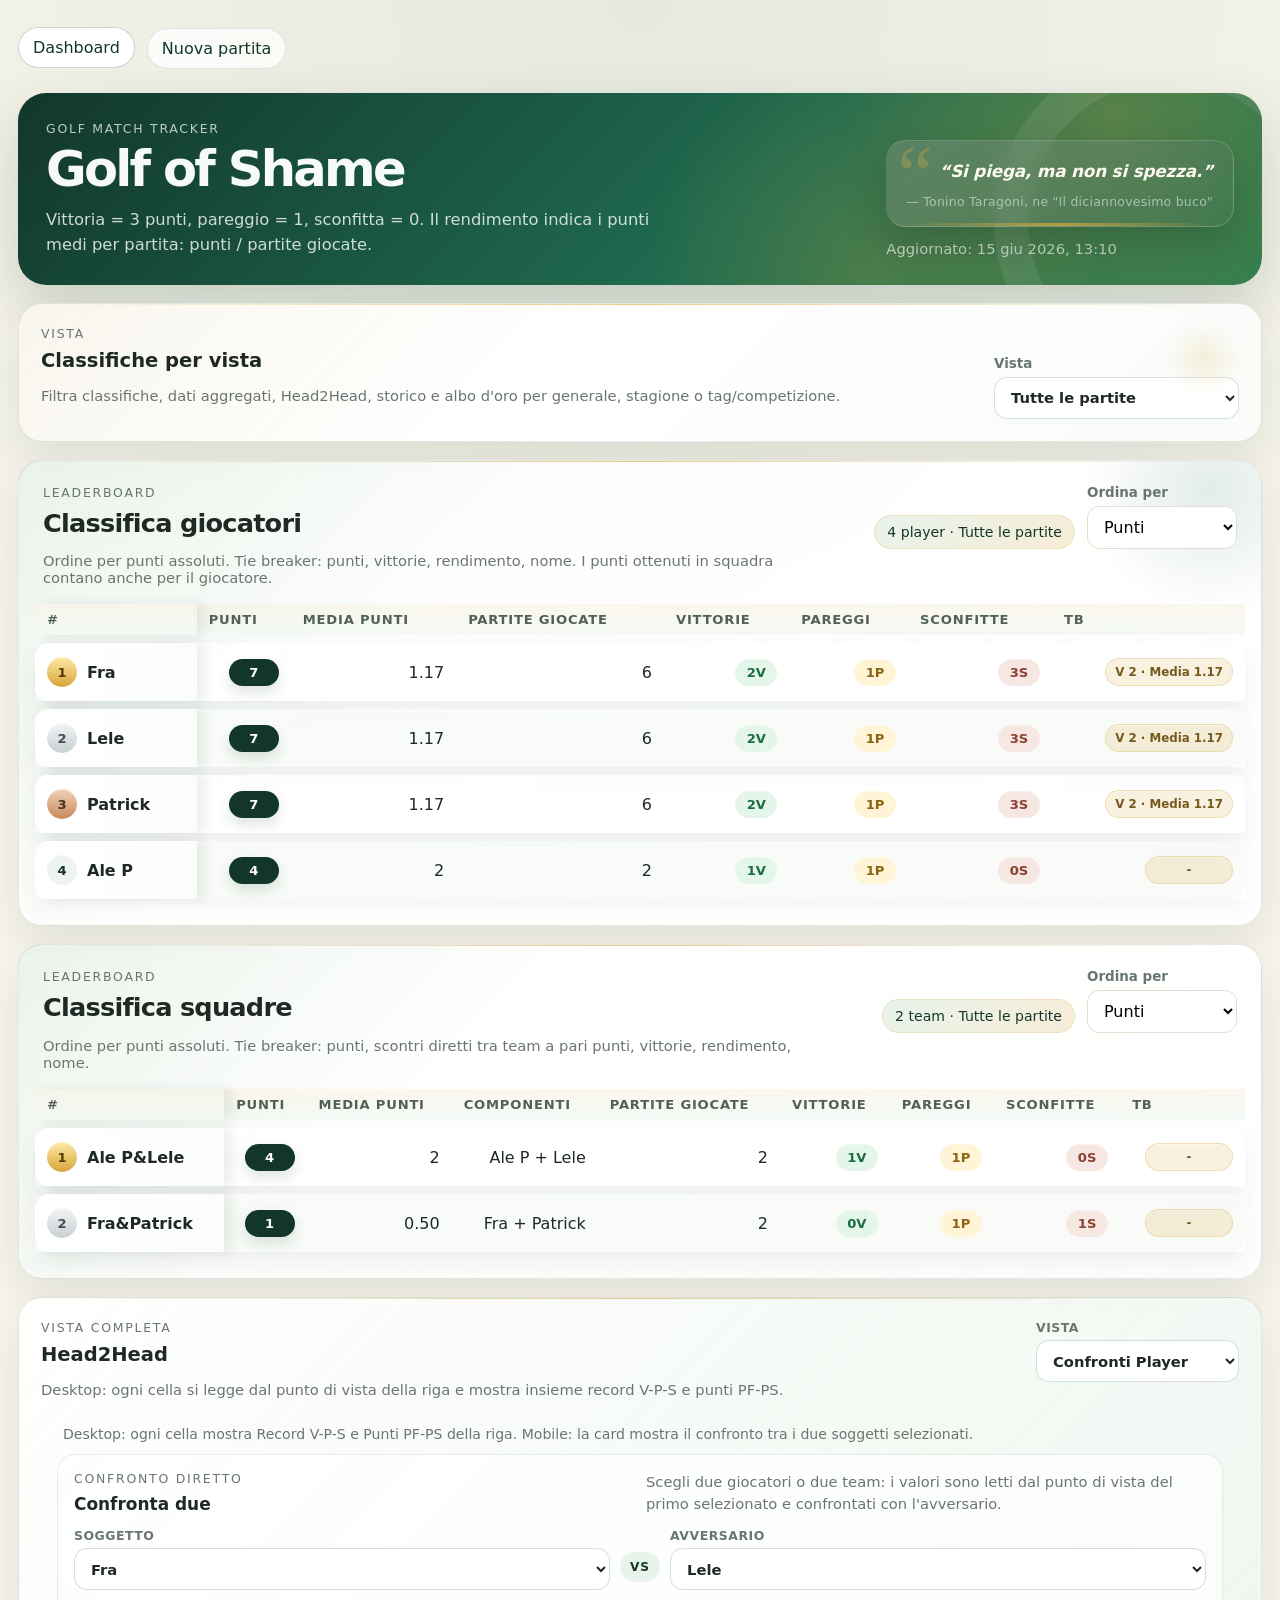
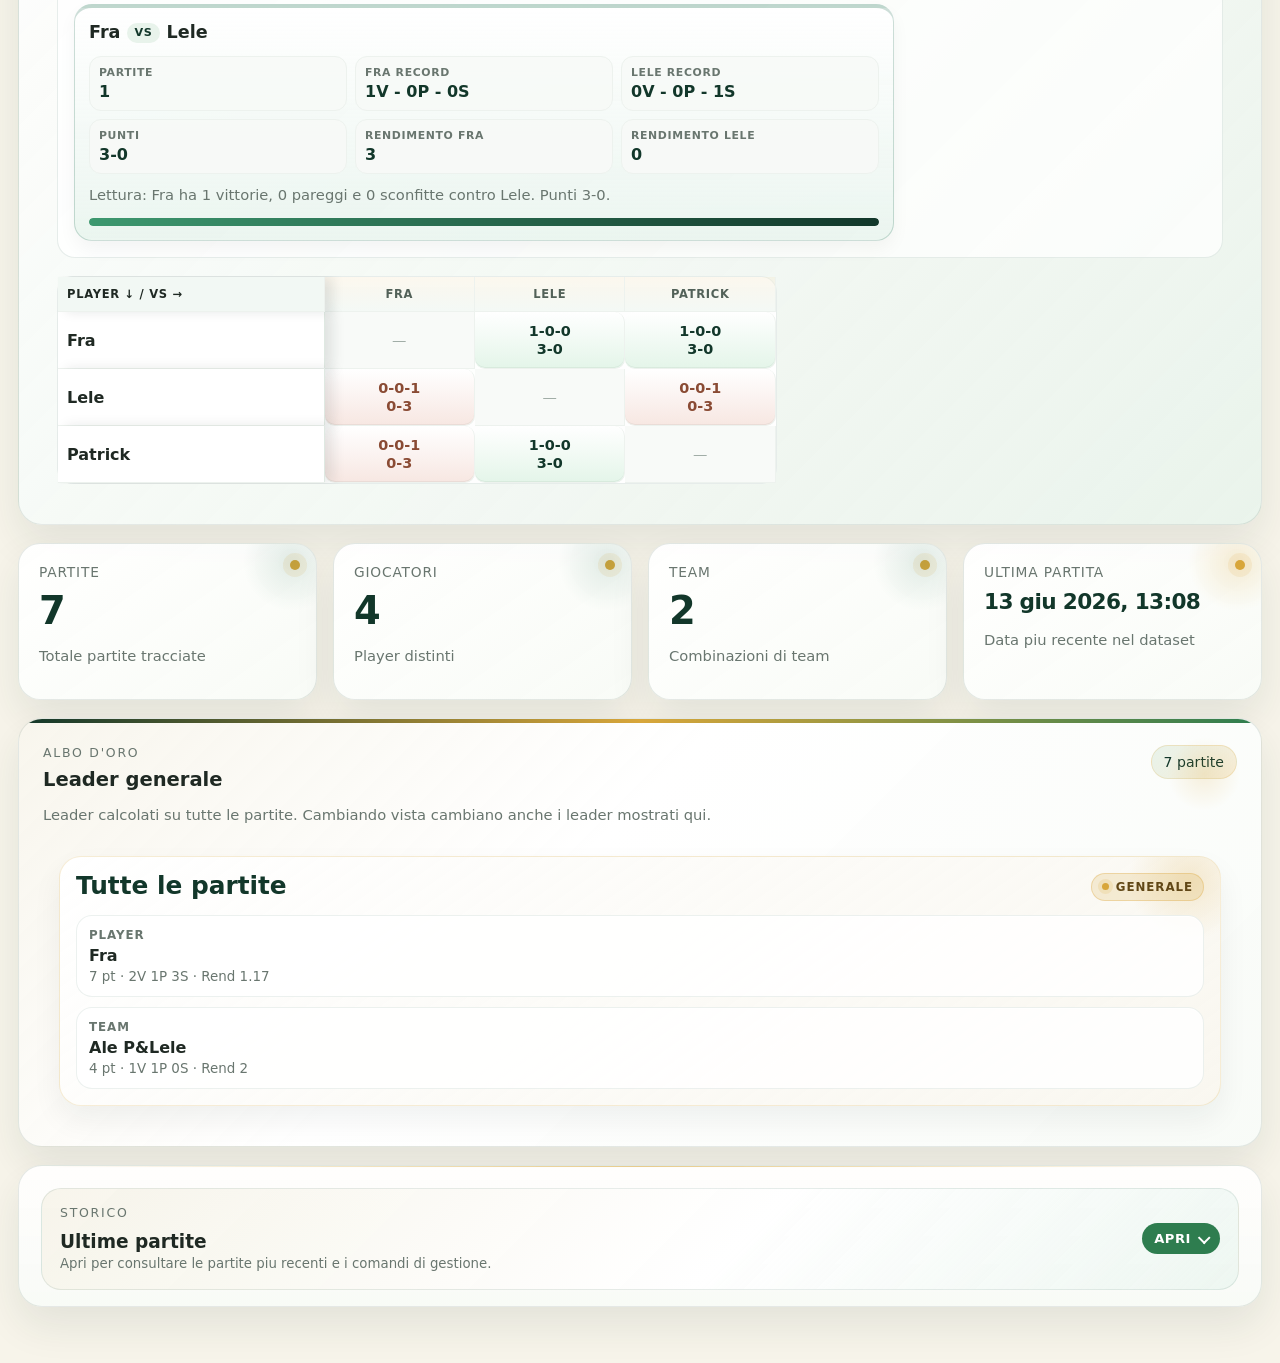
==== commit 36924e4c: "implementato rendimento" ====
--- a/docs/index.html
+++ b/docs/index.html
@@ -51,9 +51,18 @@
           <div>
             <p class="section-kicker">Leaderboard</p>
             <h2>Classifica giocatori</h2>
-            <p class="small">Rendimento = punti / partite. Tie breaker: punti, vittorie, rendimento, nome. I punti ottenuti in squadra contano anche per il giocatore.</p>
+            <p class="small" id="players-sort-help">Ordine per punti assoluti. Tie breaker: punti, vittorie, rendimento, nome. I punti ottenuti in squadra contano anche per il giocatore.</p>
           </div>
-          <span class="pill subtle" id="players-count">-</span>
+          <div class="leaderboard-controls">
+            <span class="pill subtle" id="players-count">-</span>
+            <div class="compact-filter ranking-filter">
+              <label for="player_metric">Ordina per</label>
+              <select id="player_metric">
+                <option value="points" selected>Punti</option>
+                <option value="points_rate">Media punti</option>
+              </select>
+            </div>
+          </div>
         </div>
         <div class="table-wrap leaderboard-table"><table id="players"></table></div>
       </article>
@@ -63,9 +72,18 @@
           <div>
             <p class="section-kicker">Leaderboard</p>
             <h2>Classifica squadre</h2>
-            <p class="small">Rendimento = punti / partite. Tie breaker: punti, scontri diretti tra team a pari punti, vittorie, rendimento, nome.</p>
+            <p class="small" id="teams-sort-help">Ordine per punti assoluti. Tie breaker: punti, scontri diretti tra team a pari punti, vittorie, rendimento, nome.</p>
           </div>
-          <span class="pill subtle" id="teams-count">-</span>
+          <div class="leaderboard-controls">
+            <span class="pill subtle" id="teams-count">-</span>
+            <div class="compact-filter ranking-filter">
+              <label for="team_metric">Ordina per</label>
+              <select id="team_metric">
+                <option value="points" selected>Punti</option>
+                <option value="points_rate">Media punti</option>
+              </select>
+            </div>
+          </div>
         </div>
         <div class="table-wrap leaderboard-table"><table id="teams"></table></div>
       </article>
@@ -813,12 +831,73 @@
       container.appendChild(hallCard);
     }
 
+    function selectedRankingMetric(id) {
+      const select = document.getElementById(id);
+      return select ? select.value : 'points';
+    }
+
+    function playerRowsForMetric(view, metric) {
+      if (metric === 'points_rate') return view.by_player_points_rate || view.by_player || [];
+      return view.by_player || [];
+    }
+
+    function teamRowsForMetric(view, metric) {
+      if (metric === 'points_rate') return view.by_team_points_rate || view.by_team || [];
+      return view.by_team || [];
+    }
+
+    function renderPlayerLeaderboard(view, suffix) {
+      const metric = selectedRankingMetric('player_metric');
+      const rows = playerRowsForMetric(view, metric);
+      const help = document.getElementById('players-sort-help');
+      document.getElementById('players-count').textContent = rows.length + ' player · ' + suffix;
+
+      if (metric === 'points_rate') {
+        if (help) help.textContent = 'Ordine per media punti. Tie breaker: media punti, partite giocate, punti totali, vittorie, nome.';
+        table(
+          document.getElementById('players'),
+          ['Giocatore', 'Media punti', 'Punti', 'Partite giocate', 'Vittorie', 'Pareggi', 'Sconfitte', 'TB'],
+          rows.map(x => [x.player, pointsValue(x.points_rate || 0), x.points || 0, x.games, x.wins || 0, x.draws || 0, x.losses || 0, x.tie_breaker_rate || '-'])
+        );
+        return;
+      }
+
+      if (help) help.textContent = 'Ordine per punti assoluti. Tie breaker: punti, vittorie, rendimento, nome. I punti ottenuti in squadra contano anche per il giocatore.';
+      table(
+        document.getElementById('players'),
+        ['Giocatore', 'Punti', 'Media punti', 'Partite giocate', 'Vittorie', 'Pareggi', 'Sconfitte', 'TB'],
+        rows.map(x => [x.player, x.points || 0, pointsValue(x.points_rate || 0), x.games, x.wins || 0, x.draws || 0, x.losses || 0, x.tie_breaker_points || x.tie_breaker || '-'])
+      );
+    }
+
+    function renderTeamLeaderboard(view, suffix) {
+      const metric = selectedRankingMetric('team_metric');
+      const rows = teamRowsForMetric(view, metric);
+      const help = document.getElementById('teams-sort-help');
+      document.getElementById('teams-count').textContent = rows.length + ' team · ' + suffix;
+
+      if (metric === 'points_rate') {
+        if (help) help.textContent = 'Ordine per media punti. Tie breaker: media punti, partite giocate, punti totali, vittorie, nome squadra.';
+        table(
+          document.getElementById('teams'),
+          ['Squadra', 'Media punti', 'Punti', 'Componenti', 'Partite giocate', 'Vittorie', 'Pareggi', 'Sconfitte', 'TB'],
+          rows.map(x => [x.team_name || x.team_label, pointsValue(x.points_rate || 0), x.points || 0, x.team_label, x.games, x.wins || 0, x.draws || 0, x.losses || 0, x.tie_breaker_rate || '-'])
+        );
+        return;
+      }
+
+      if (help) help.textContent = 'Ordine per punti assoluti. Tie breaker: punti, scontri diretti tra team a pari punti, vittorie, rendimento, nome.';
+      table(
+        document.getElementById('teams'),
+        ['Squadra', 'Punti', 'Media punti', 'Componenti', 'Partite giocate', 'Vittorie', 'Pareggi', 'Sconfitte', 'TB'],
+        rows.map(x => [x.team_name || x.team_label, x.points || 0, pointsValue(x.points_rate || 0), x.team_label, x.games, x.wins || 0, x.draws || 0, x.losses || 0, x.tie_breaker_points || x.tie_breaker || '-'])
+      );
+    }
+
     function renderDashboard(data) {
       const selectedView = document.getElementById('season_filter').value || 'all';
       const view = getView(data, selectedView);
       const counts = view.counts || { matches: 0, players: 0, teams: 0 };
-      const byPlayer = view.by_player || [];
-      const byTeam = view.by_team || [];
       const matches = view.matches || [];
       const suffix = selectedViewLabel(data, selectedView);
 
@@ -826,20 +905,9 @@
       document.getElementById('kpi-players').textContent = counts.players || 0;
       document.getElementById('kpi-teams').textContent = counts.teams || 0;
       document.getElementById('kpi-latest').textContent = matches.length ? niceDate(matches[0].played_at) : '-';
-      document.getElementById('players-count').textContent = byPlayer.length + ' player · ' + suffix;
-      document.getElementById('teams-count').textContent = byTeam.length + ' team · ' + suffix;
-
-      table(
-        document.getElementById('players'),
-        ['Giocatore', 'Punti', 'Partite giocate', 'Vittorie', 'Pareggi', 'Sconfitte', 'Rendimento', 'TB'],
-        byPlayer.map(x => [x.player, x.points || 0, x.games, x.wins || 0, x.draws || 0, x.losses || 0, pointsValue(x.points_rate || 0), x.tie_breaker || '-'])
-      );
-
-      table(
-        document.getElementById('teams'),
-        ['Squadra', 'Punti', 'Componenti', 'Partite giocate', 'Vittorie', 'Pareggi', 'Sconfitte', 'Rendimento', 'TB'],
-        byTeam.map(x => [x.team_name || x.team_label, x.points || 0, x.team_label, x.games, x.wins || 0, x.draws || 0, x.losses || 0, pointsValue(x.points_rate || 0), x.tie_breaker || '-'])
-      );
+
+      renderPlayerLeaderboard(view, suffix);
+      renderTeamLeaderboard(view, suffix);
 
       setupLeaderboardStickyFallback();
       renderH2H(view);
@@ -862,7 +930,7 @@
         document.getElementById('matches_limit').addEventListener('change', function () {
           renderDashboard(window.__statsData);
         });
-        ['matrix_type', 'h2h_subject_a', 'h2h_subject_b'].forEach(id => {
+        ['matrix_type', 'h2h_subject_a', 'h2h_subject_b', 'player_metric', 'team_metric'].forEach(id => {
           const control = document.getElementById(id);
           if (control) {
             control.addEventListener('change', function () {
--- a/docs/assets/style.css
+++ b/docs/assets/style.css
@@ -2993,3 +2993,26 @@
   background: rgba(255, 255, 255, 0.08);
   border: 1px solid rgba(255, 255, 255, 0.16);
 }
+
+.leaderboard-controls {
+  display: flex;
+  gap: 12px;
+  align-items: flex-end;
+  flex-wrap: wrap;
+  justify-content: flex-end;
+}
+.ranking-filter {
+  min-width: 150px;
+}
+.ranking-filter label {
+  margin-top: 0;
+}
+@media (max-width: 760px) {
+  .leaderboard-controls {
+    width: 100%;
+    justify-content: flex-start;
+  }
+  .ranking-filter {
+    width: 100%;
+  }
+}
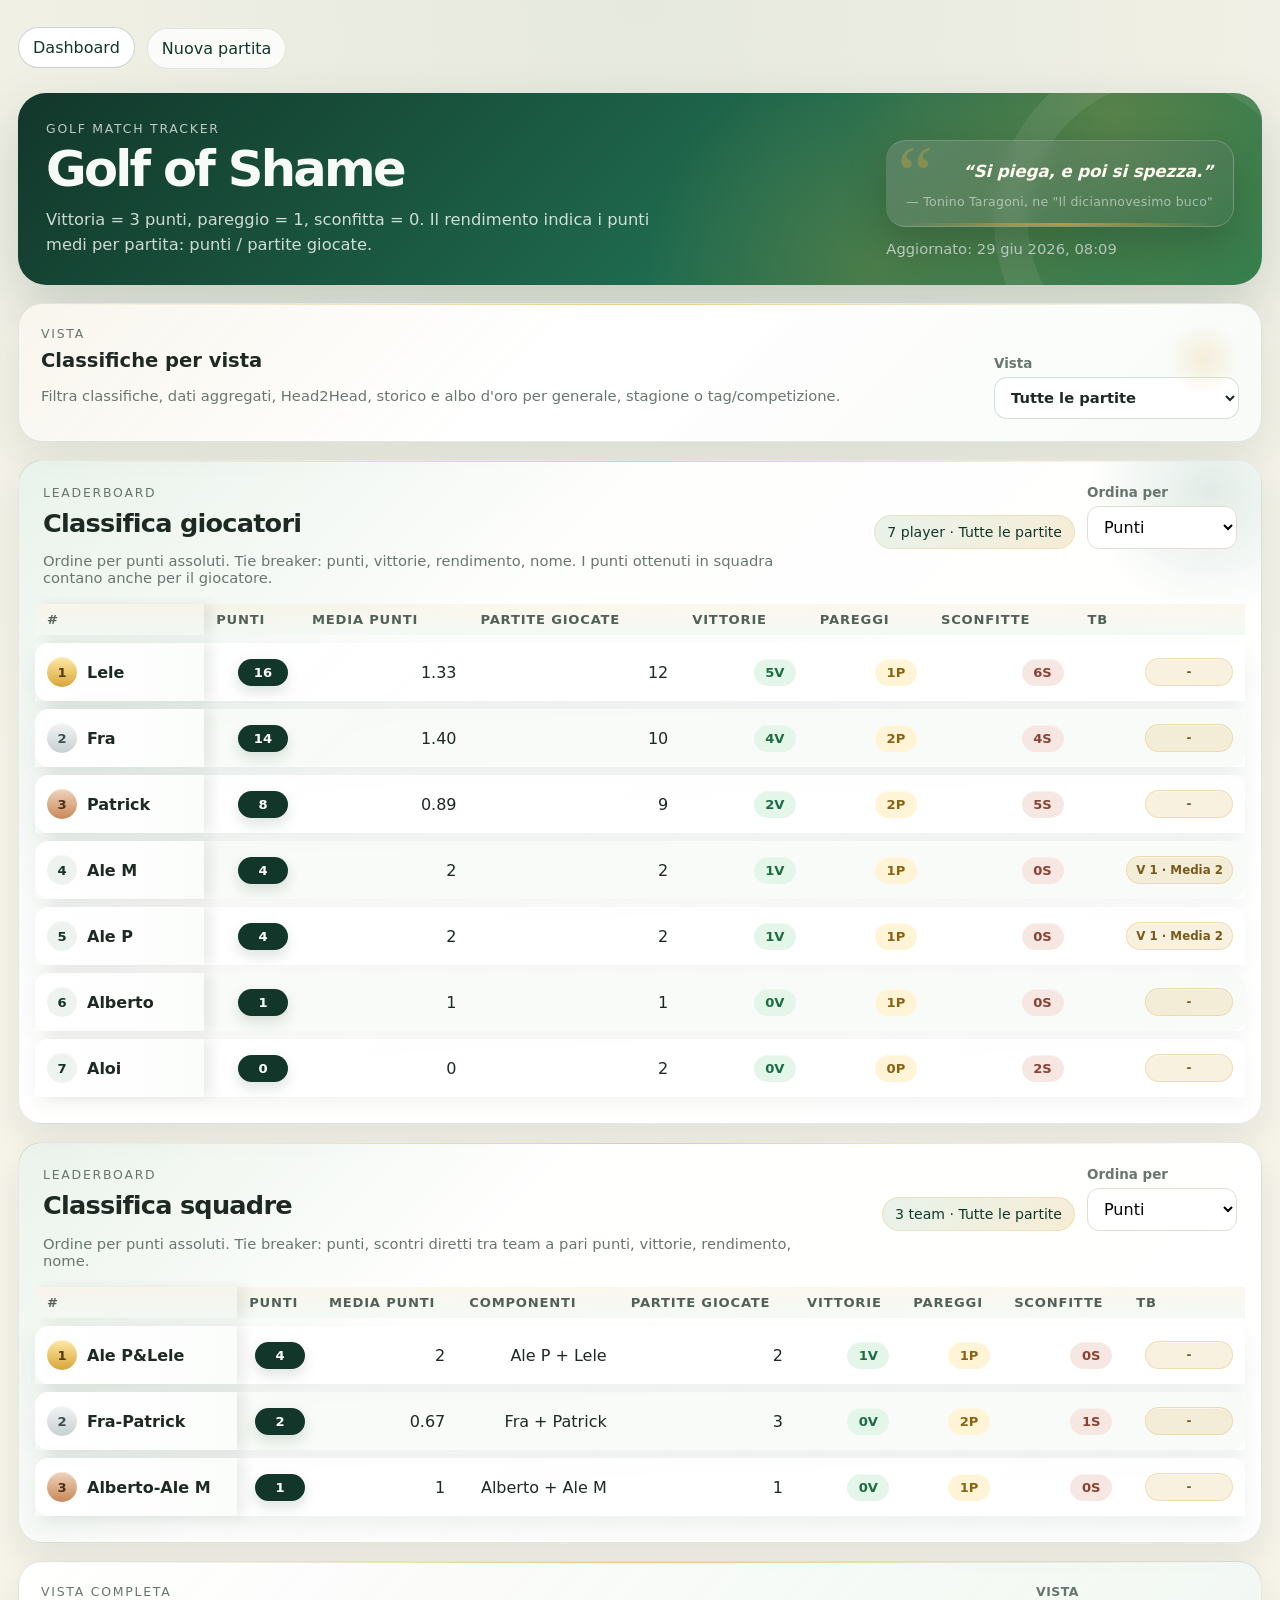
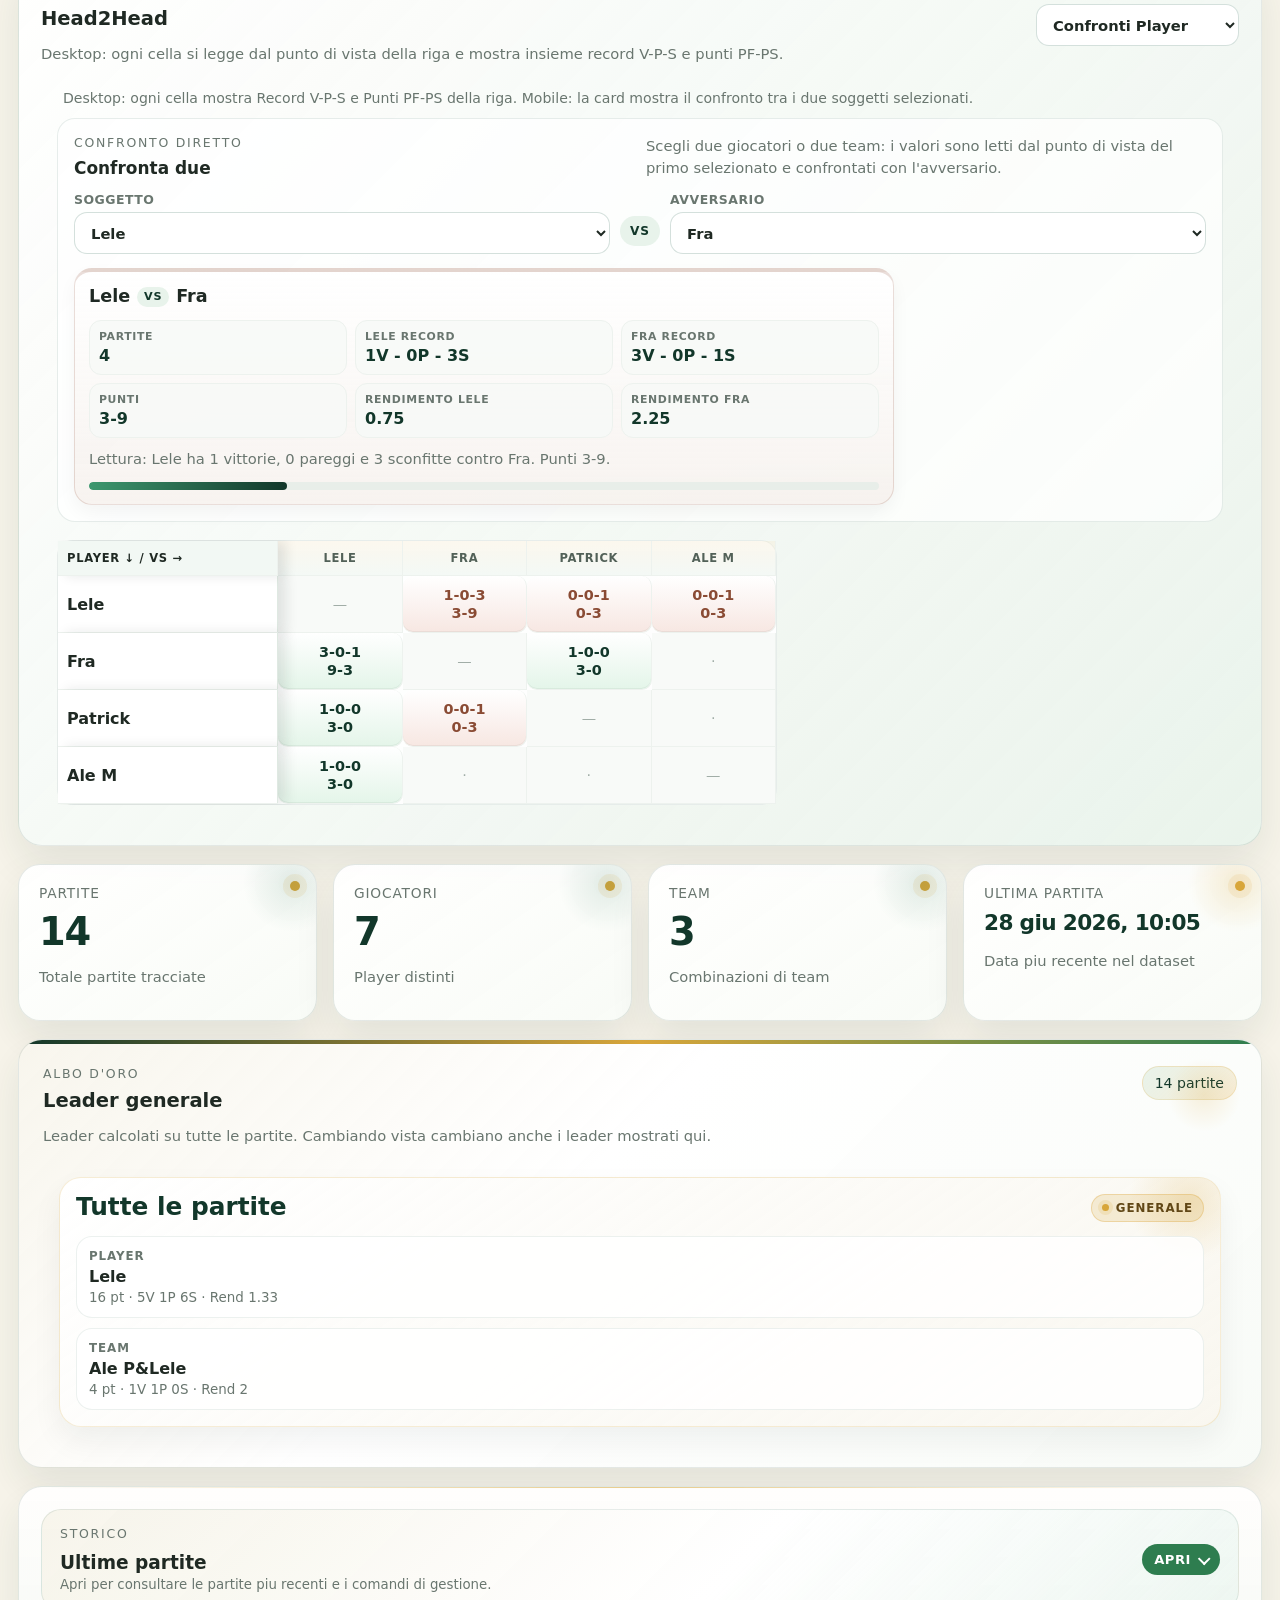
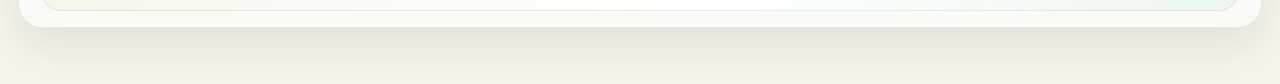
==== commit 5ff2a142: "minor fix" ====
--- a/docs/index.html
+++ b/docs/index.html
@@ -22,7 +22,7 @@
       <div class="hero-meta">
       <figure class="flavour-quote">
         <blockquote>
-          “Si piega, ma non si spezza.”
+          “Si piega, e poi si spezza.”
         </blockquote>
         <figcaption>— Tonino Taragoni, ne "Il diciannovesimo buco"</figcaption>
       </figure>
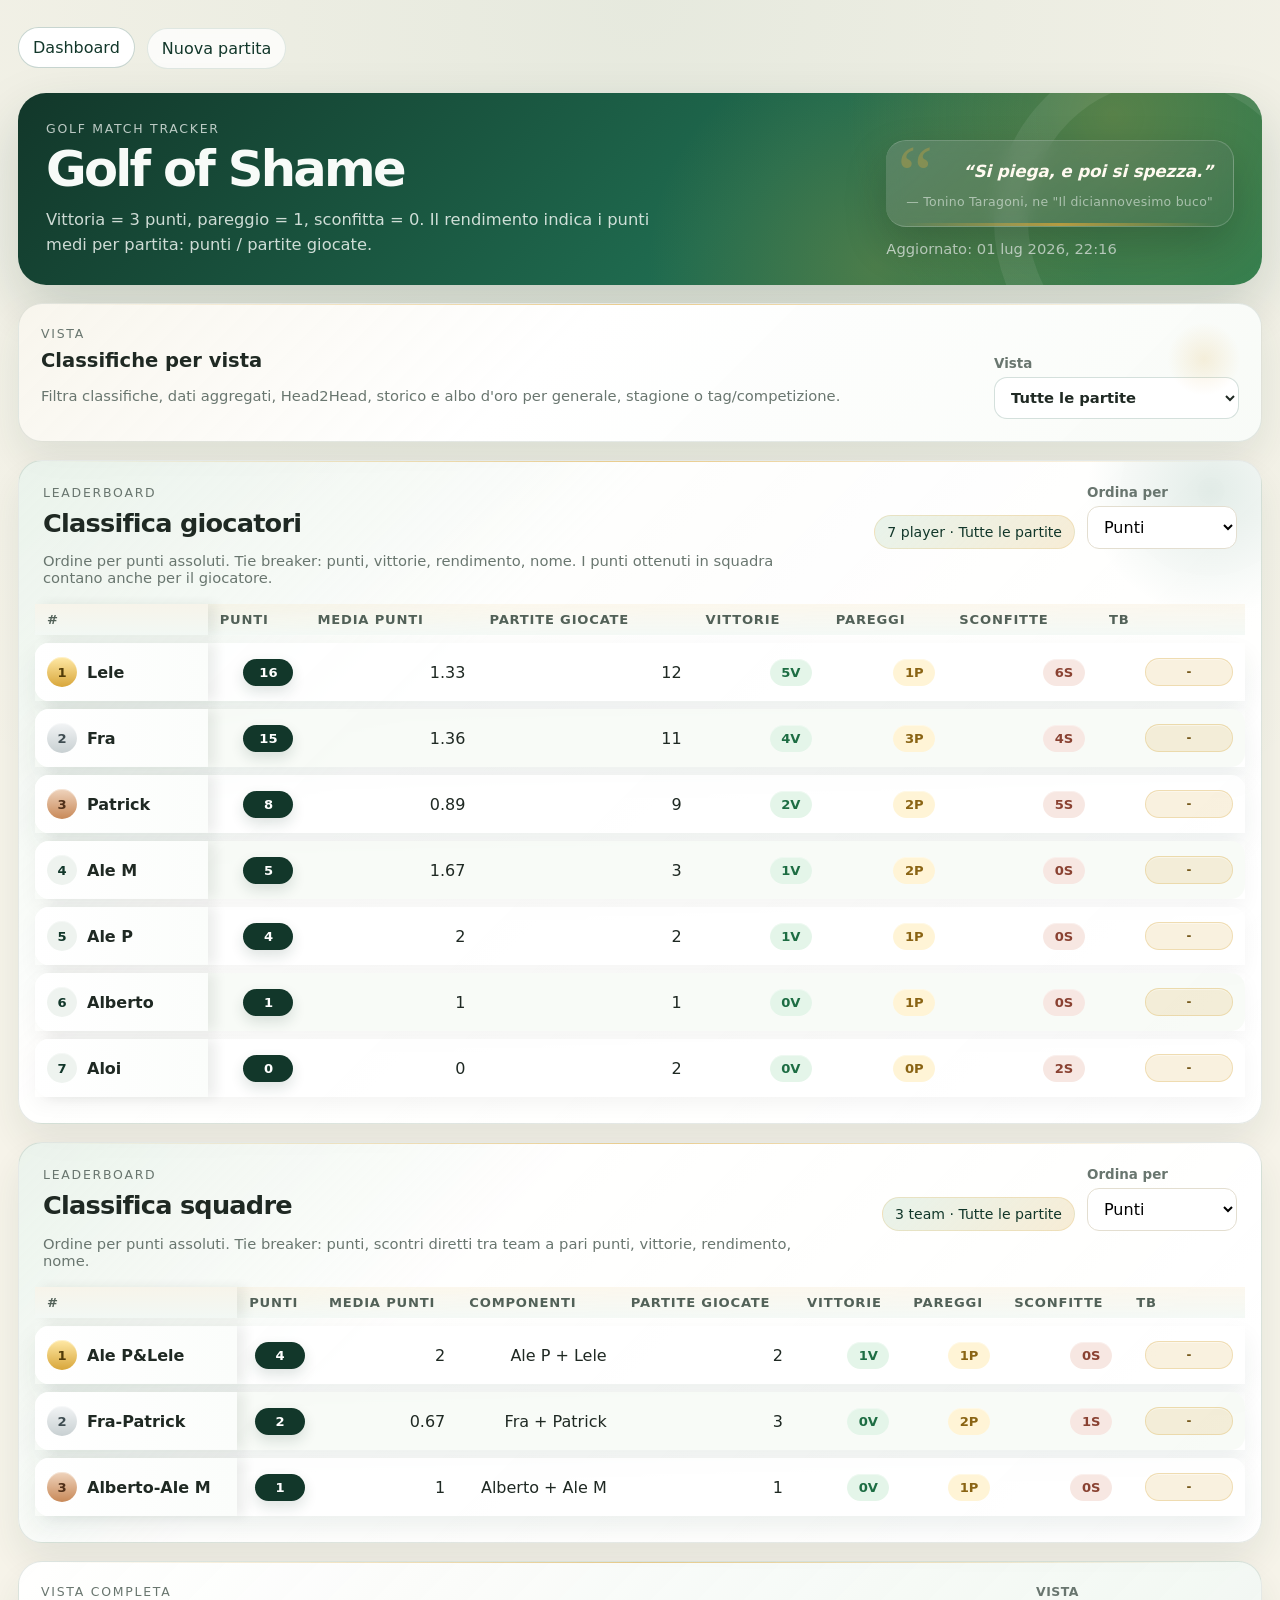
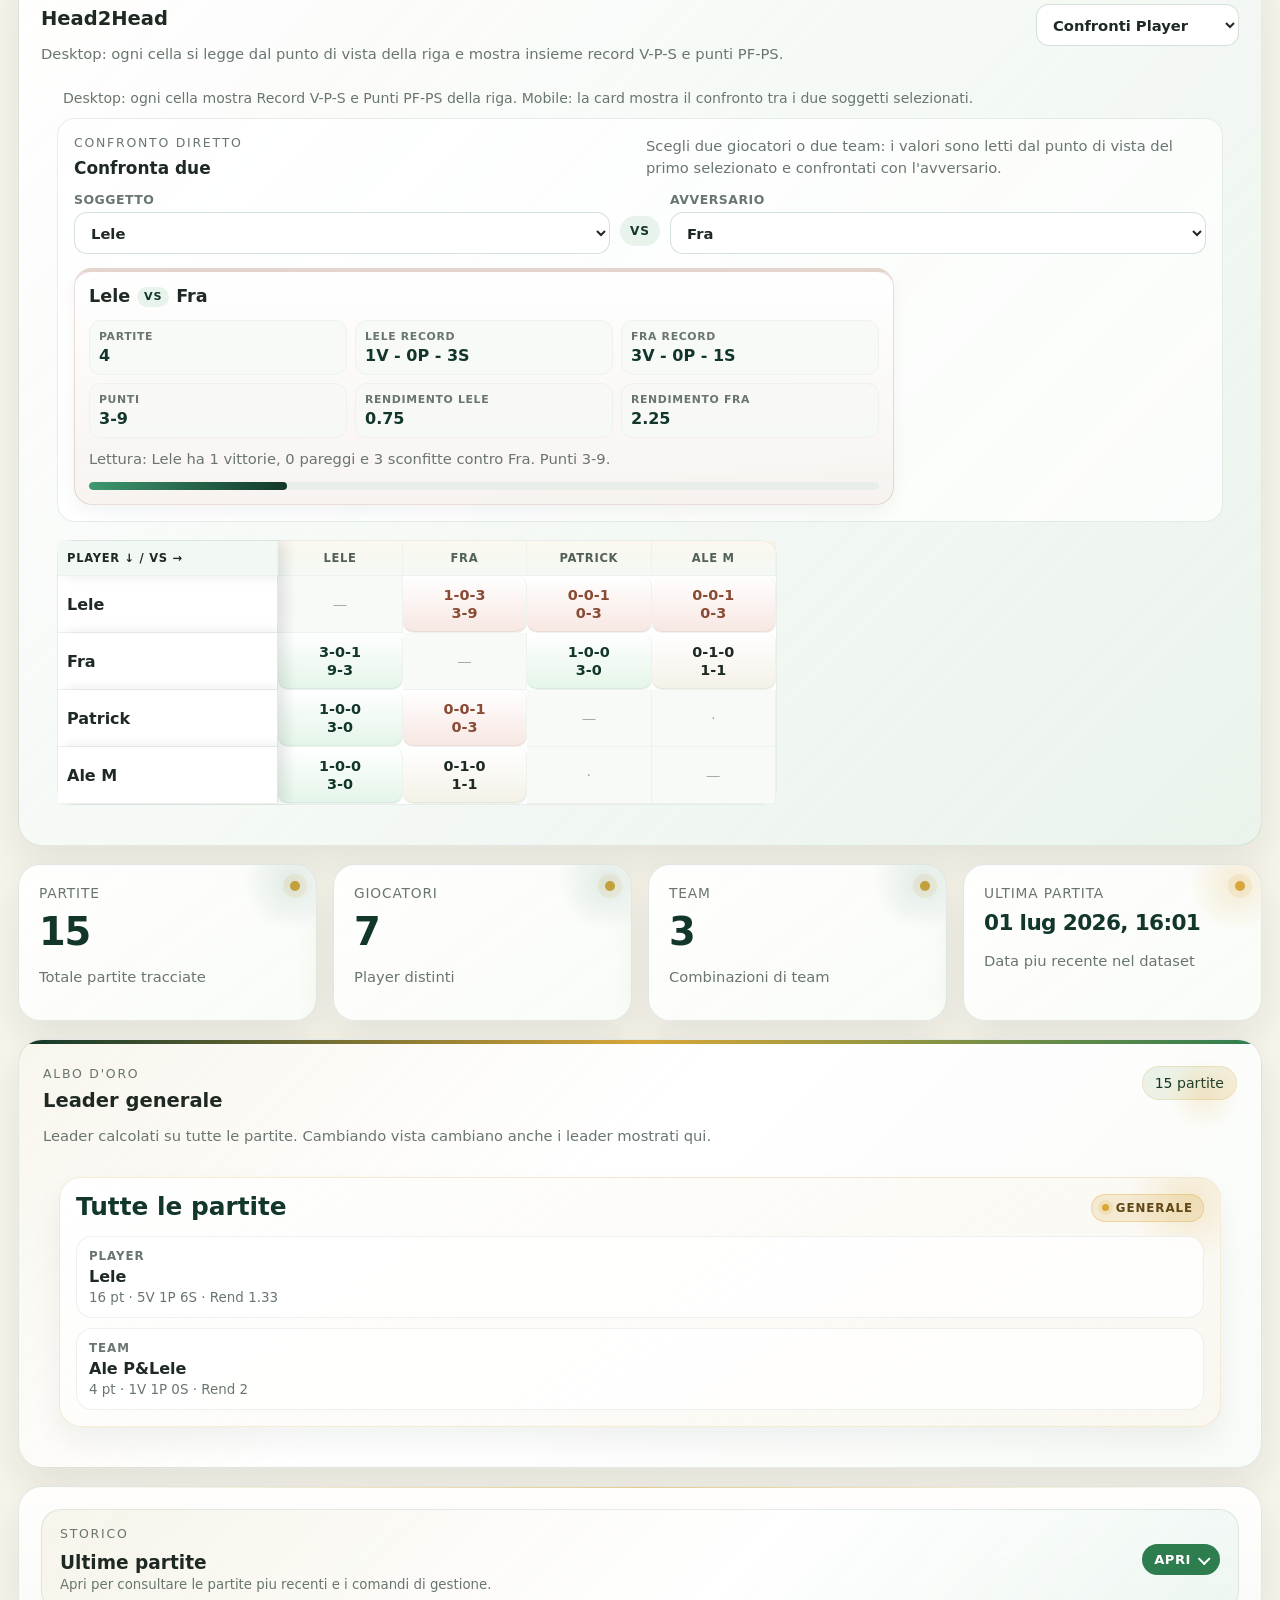
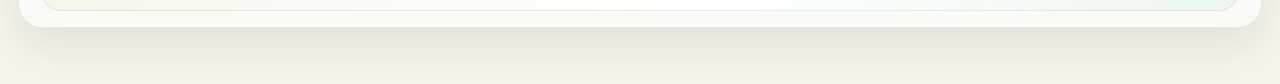
==== commit 8c3740a2: "soglia 7 partite" ====
--- a/docs/index.html
+++ b/docs/index.html
@@ -272,9 +272,15 @@
       });
       thead.appendChild(trh);
       const tbody = document.createElement('tbody');
-      rows.forEach((row, rowIndex) => {
+      rows.forEach((rowData, rowIndex) => {
+        const row = Array.isArray(rowData) ? rowData : (rowData.cells || []);
         const tr = document.createElement('tr');
-        tr.className = rowIndex < 3 ? 'podium-row podium-' + (rowIndex + 1) : '';
+        const rowClasses = [];
+        if (rowIndex < 3) rowClasses.push('podium-row', 'podium-' + (rowIndex + 1));
+        if (!Array.isArray(rowData) && rowData.className) rowClasses.push(rowData.className);
+        tr.className = rowClasses.join(' ');
+        if (!Array.isArray(rowData) && rowData.title) tr.title = rowData.title;
+        if (!Array.isArray(rowData) && rowData.style) tr.setAttribute('style', rowData.style);
         row.forEach((cell, index) => {
           const td = document.createElement('td');
           td.dataset.label = headers[index];
@@ -850,14 +856,20 @@
       const metric = selectedRankingMetric('player_metric');
       const rows = playerRowsForMetric(view, metric);
       const help = document.getElementById('players-sort-help');
+      const MIN_GAMES_FOR_RATE_RANKING = 7;
       document.getElementById('players-count').textContent = rows.length + ' player · ' + suffix;
 
       if (metric === 'points_rate') {
-        if (help) help.textContent = 'Ordine per media punti. Tie breaker: media punti, partite giocate, punti totali, vittorie, nome.';
+        if (help) help.textContent = 'Ordine per media punti. I giocatori con meno di ' + MIN_GAMES_FOR_RATE_RANKING + ' partite restano in classifica ma sono visualizzati opachi. Tie breaker: media punti, partite giocate, punti totali, vittorie, nome.';
         table(
           document.getElementById('players'),
           ['Giocatore', 'Media punti', 'Punti', 'Partite giocate', 'Vittorie', 'Pareggi', 'Sconfitte', 'TB'],
-          rows.map(x => [x.player, pointsValue(x.points_rate || 0), x.points || 0, x.games, x.wins || 0, x.draws || 0, x.losses || 0, x.tie_breaker_rate || '-'])
+          rows.map(x => ({
+            cells: [x.player, pointsValue(x.points_rate || 0), x.points || 0, x.games, x.wins || 0, x.draws || 0, x.losses || 0, x.tie_breaker_rate || '-'],
+            className: (x.games || 0) < MIN_GAMES_FOR_RATE_RANKING ? 'below-games-threshold' : '',
+            title: (x.games || 0) < MIN_GAMES_FOR_RATE_RANKING ? 'Meno di ' + MIN_GAMES_FOR_RATE_RANKING + ' partite giocate' : '',
+            style: (x.games || 0) < MIN_GAMES_FOR_RATE_RANKING ? 'opacity: 0.32; filter: grayscale(0.75);' : ''
+          }))
         );
         return;
       }
--- a/docs/assets/style.css
+++ b/docs/assets/style.css
@@ -2246,6 +2246,15 @@
   background: linear-gradient(90deg, var(--gold), var(--accent));
 }
 
+
+.leaderboard-table tbody tr.below-games-threshold {
+  opacity: 0.42;
+}
+
+.leaderboard-table tbody tr.below-games-threshold:hover {
+  opacity: 0.62;
+}
+
 .leaderboard-table tbody tr.podium-row {
   box-shadow: 0 12px 24px rgba(18, 55, 42, 0.075);
 }
@@ -3016,3 +3025,23 @@
     width: 100%;
   }
 }
+
+
+/* Evidenziazione soglia minima nella classifica per media punti.
+   Le regole usano anche !important per evitare override da righe podio/hover e da cache parziale. */
+.leaderboard-table tbody tr.below-games-threshold,
+.leaderboard-table tbody tr.below-games-threshold:hover {
+  opacity: 0.32 !important;
+  filter: grayscale(0.75) !important;
+}
+
+.leaderboard-table tbody tr.below-games-threshold td,
+.leaderboard-table tbody tr.below-games-threshold .metric-badge,
+.leaderboard-table tbody tr.below-games-threshold .rank-badge,
+.leaderboard-table tbody tr.below-games-threshold .leader-name {
+  opacity: 0.72 !important;
+}
+
+.leaderboard-table tbody tr.below-games-threshold:hover {
+  opacity: 0.46 !important;
+}
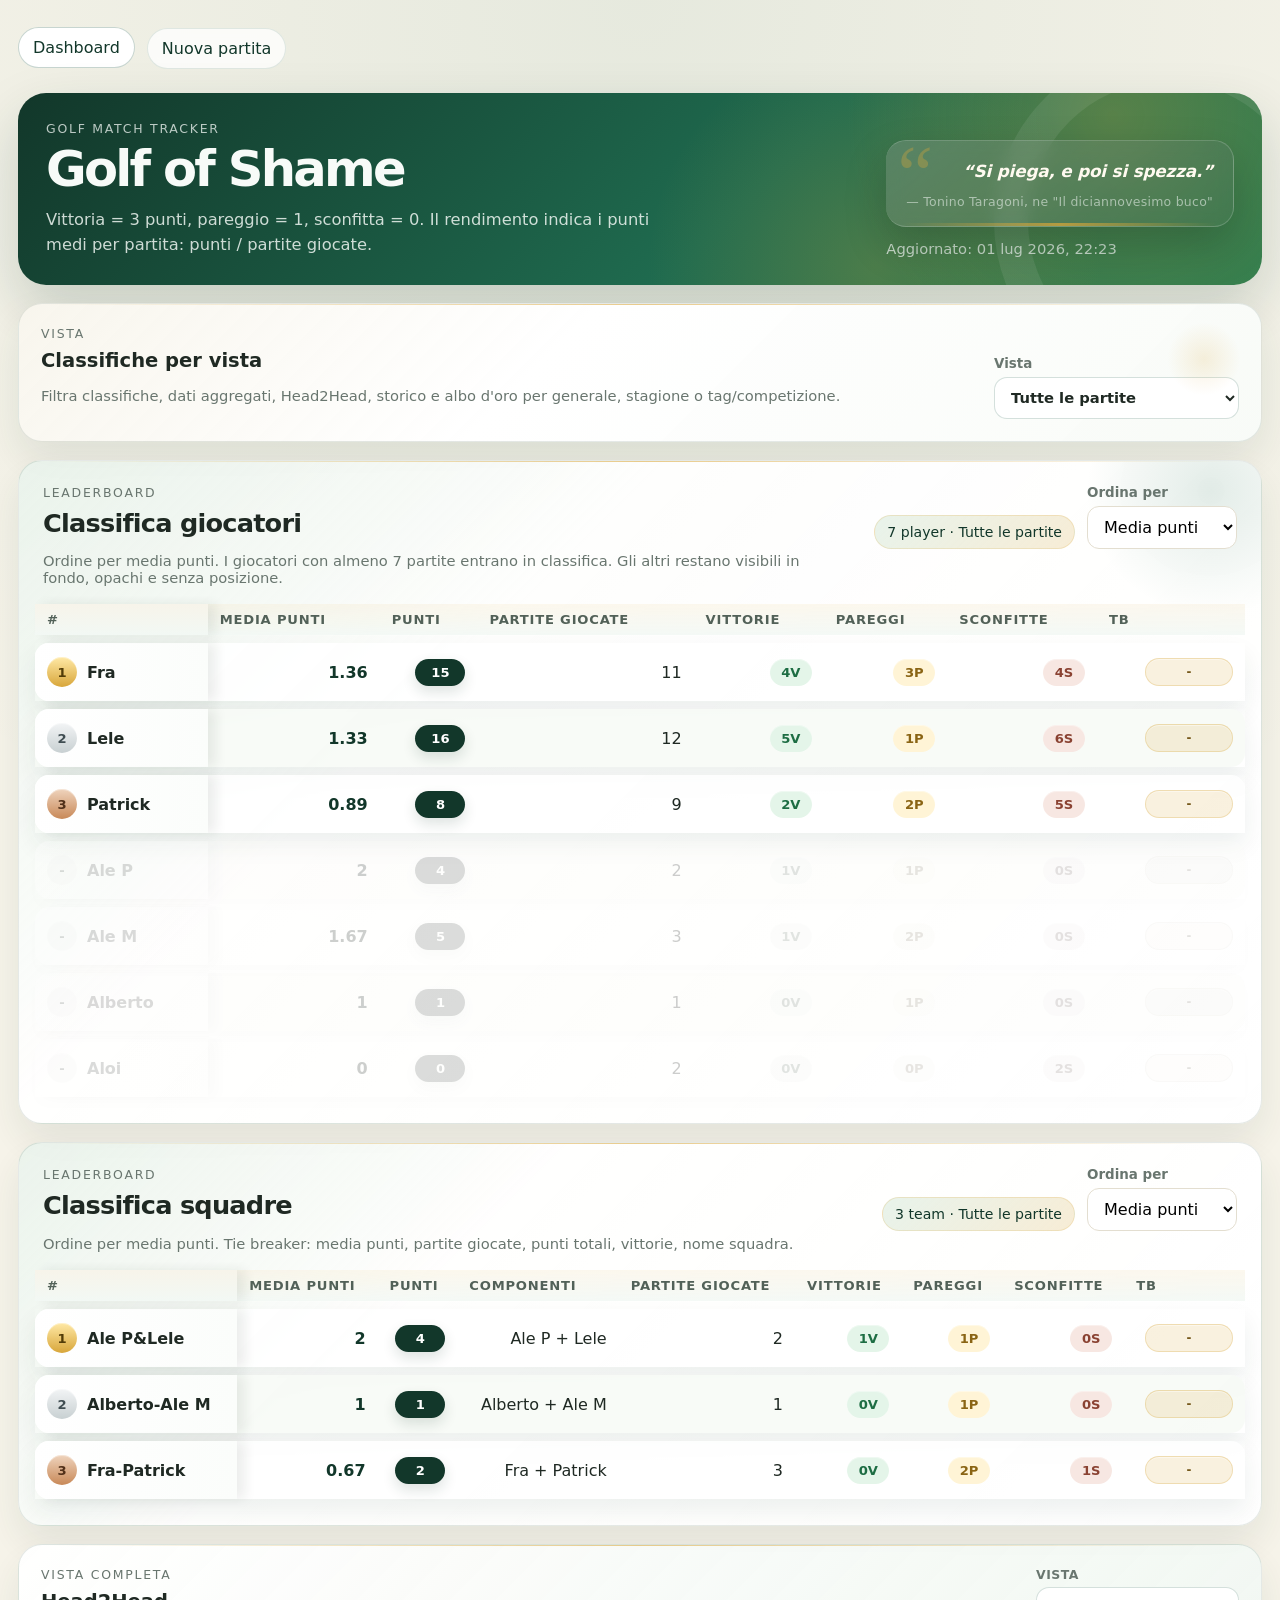
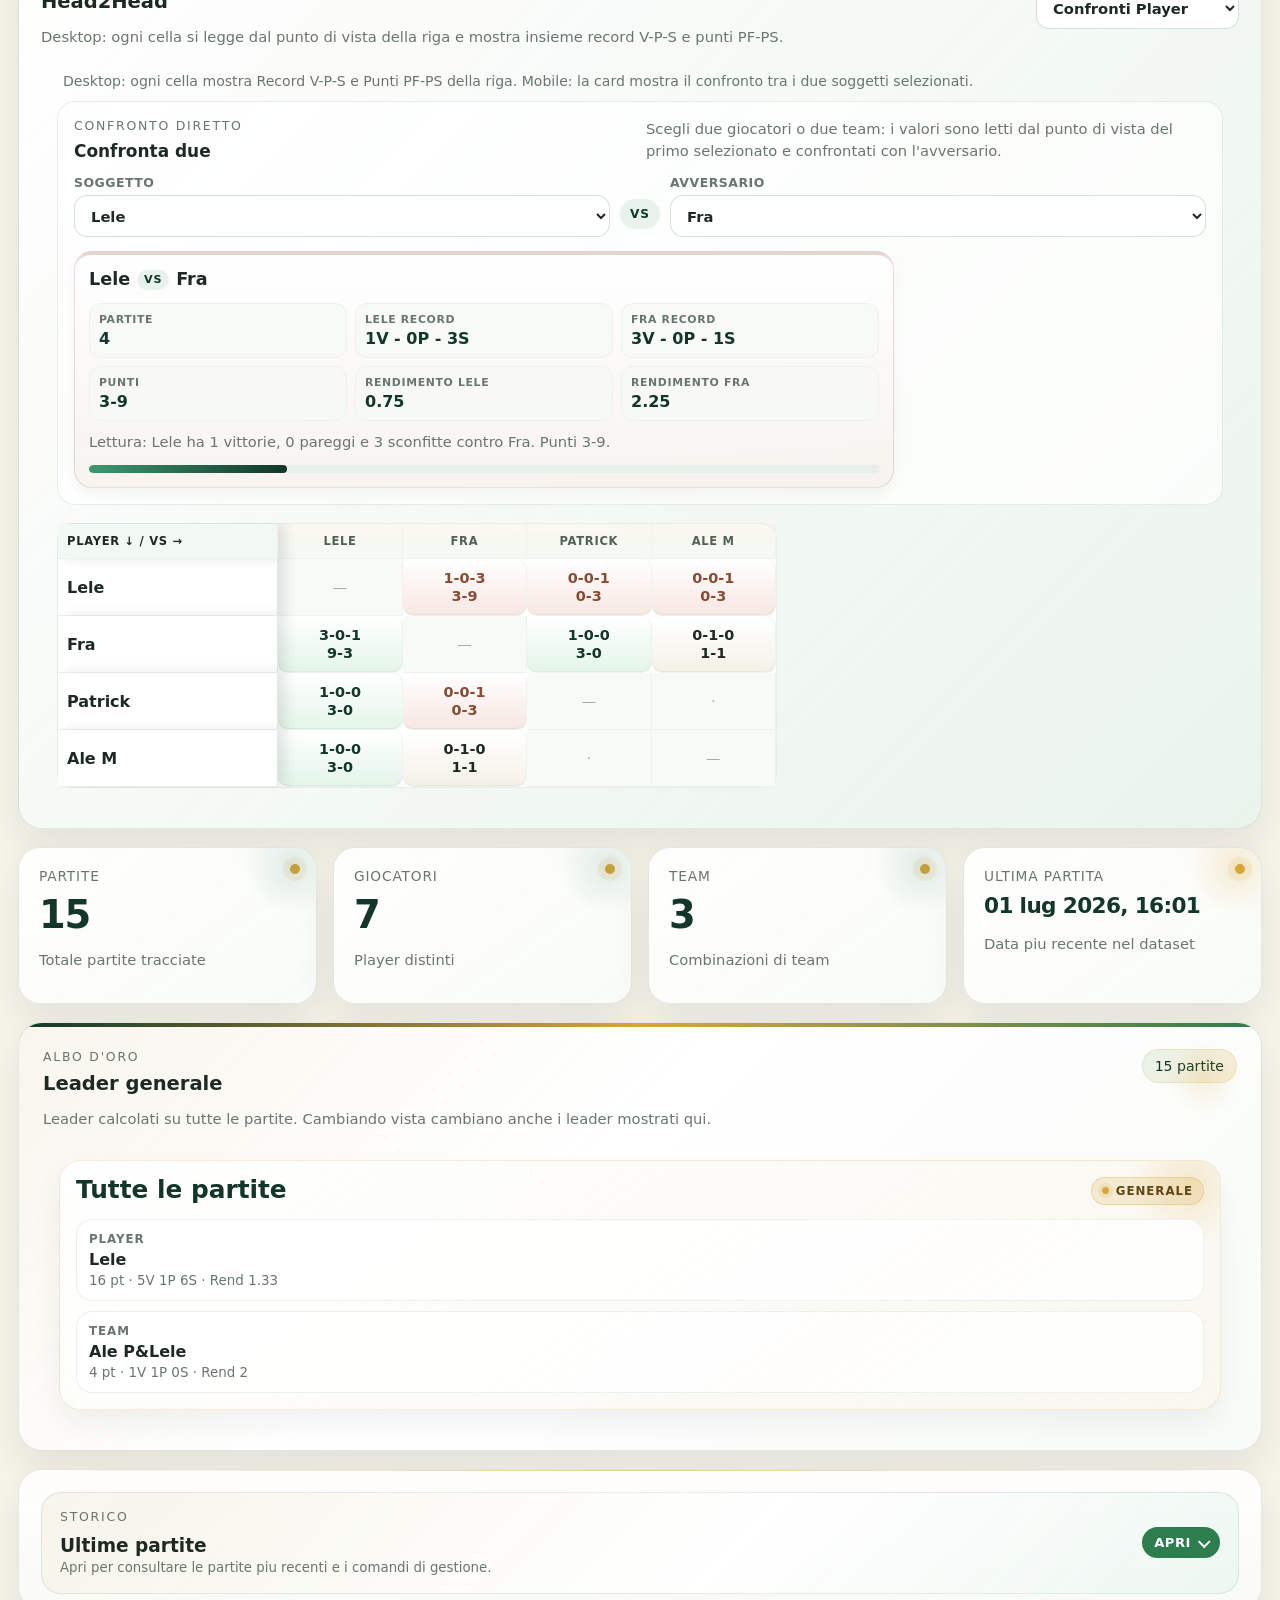
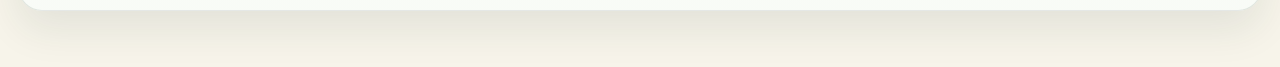
==== commit ebc88c59: "soglia 7 partite fix" ====
--- a/docs/index.html
+++ b/docs/index.html
@@ -51,15 +51,15 @@
           <div>
             <p class="section-kicker">Leaderboard</p>
             <h2>Classifica giocatori</h2>
-            <p class="small" id="players-sort-help">Ordine per punti assoluti. Tie breaker: punti, vittorie, rendimento, nome. I punti ottenuti in squadra contano anche per il giocatore.</p>
+            <p class="small" id="players-sort-help">Ordine per media punti. I giocatori con meno di 7 partite restano in classifica ma sono visualizzati opachi. Tie breaker: media punti, partite giocate, punti totali, vittorie, nome.</p>
           </div>
           <div class="leaderboard-controls">
             <span class="pill subtle" id="players-count">-</span>
             <div class="compact-filter ranking-filter">
               <label for="player_metric">Ordina per</label>
               <select id="player_metric">
-                <option value="points" selected>Punti</option>
-                <option value="points_rate">Media punti</option>
+                <option value="points">Punti</option>
+                <option value="points_rate" selected>Media punti</option>
               </select>
             </div>
           </div>
@@ -72,15 +72,15 @@
           <div>
             <p class="section-kicker">Leaderboard</p>
             <h2>Classifica squadre</h2>
-            <p class="small" id="teams-sort-help">Ordine per punti assoluti. Tie breaker: punti, scontri diretti tra team a pari punti, vittorie, rendimento, nome.</p>
+            <p class="small" id="teams-sort-help">Ordine per media punti. Tie breaker: media punti, partite giocate, punti totali, vittorie, nome squadra.</p>
           </div>
           <div class="leaderboard-controls">
             <span class="pill subtle" id="teams-count">-</span>
             <div class="compact-filter ranking-filter">
               <label for="team_metric">Ordina per</label>
               <select id="team_metric">
-                <option value="points" selected>Punti</option>
-                <option value="points_rate">Media punti</option>
+                <option value="points">Punti</option>
+                <option value="points_rate" selected>Media punti</option>
               </select>
             </div>
           </div>
@@ -274,9 +274,11 @@
       const tbody = document.createElement('tbody');
       rows.forEach((rowData, rowIndex) => {
         const row = Array.isArray(rowData) ? rowData : (rowData.cells || []);
+        const rankValue = Array.isArray(rowData) || rowData.rank === undefined ? rowIndex + 1 : rowData.rank;
+        const rankNumber = Number(rankValue);
         const tr = document.createElement('tr');
         const rowClasses = [];
-        if (rowIndex < 3) rowClasses.push('podium-row', 'podium-' + (rowIndex + 1));
+        if (Number.isInteger(rankNumber) && rankNumber >= 1 && rankNumber <= 3) rowClasses.push('podium-row', 'podium-' + rankNumber);
         if (!Array.isArray(rowData) && rowData.className) rowClasses.push(rowData.className);
         tr.className = rowClasses.join(' ');
         if (!Array.isArray(rowData) && rowData.title) tr.title = rowData.title;
@@ -288,8 +290,8 @@
 
           if (index === 0) {
             const rank = document.createElement('span');
-            rank.className = 'rank-badge rank-' + (rowIndex + 1);
-            rank.textContent = rowIndex + 1;
+            rank.className = 'rank-badge ' + (rankValue ? 'rank-' + rankValue : 'rank-excluded');
+            rank.textContent = rankValue || '-';
             const name = document.createElement('span');
             name.className = 'leader-name';
             name.textContent = cell;
@@ -839,7 +841,7 @@
 
     function selectedRankingMetric(id) {
       const select = document.getElementById(id);
-      return select ? select.value : 'points';
+      return select ? select.value : 'points_rate';
     }
 
     function playerRowsForMetric(view, metric) {
@@ -860,16 +862,23 @@
       document.getElementById('players-count').textContent = rows.length + ' player · ' + suffix;
 
       if (metric === 'points_rate') {
-        if (help) help.textContent = 'Ordine per media punti. I giocatori con meno di ' + MIN_GAMES_FOR_RATE_RANKING + ' partite restano in classifica ma sono visualizzati opachi. Tie breaker: media punti, partite giocate, punti totali, vittorie, nome.';
+        if (help) help.textContent = 'Ordine per media punti. I giocatori con almeno ' + MIN_GAMES_FOR_RATE_RANKING + ' partite entrano in classifica. Gli altri restano visibili in fondo, opachi e senza posizione.';
+        const eligibleRows = rows.filter(x => (x.games || 0) >= MIN_GAMES_FOR_RATE_RANKING);
+        const belowThresholdRows = rows.filter(x => (x.games || 0) < MIN_GAMES_FOR_RATE_RANKING);
+        const displayRows = eligibleRows.concat(belowThresholdRows);
         table(
           document.getElementById('players'),
           ['Giocatore', 'Media punti', 'Punti', 'Partite giocate', 'Vittorie', 'Pareggi', 'Sconfitte', 'TB'],
-          rows.map(x => ({
-            cells: [x.player, pointsValue(x.points_rate || 0), x.points || 0, x.games, x.wins || 0, x.draws || 0, x.losses || 0, x.tie_breaker_rate || '-'],
-            className: (x.games || 0) < MIN_GAMES_FOR_RATE_RANKING ? 'below-games-threshold' : '',
-            title: (x.games || 0) < MIN_GAMES_FOR_RATE_RANKING ? 'Meno di ' + MIN_GAMES_FOR_RATE_RANKING + ' partite giocate' : '',
-            style: (x.games || 0) < MIN_GAMES_FOR_RATE_RANKING ? 'opacity: 0.32; filter: grayscale(0.75);' : ''
-          }))
+          displayRows.map((x, index) => {
+            const belowThreshold = (x.games || 0) < MIN_GAMES_FOR_RATE_RANKING;
+            return {
+              cells: [x.player, pointsValue(x.points_rate || 0), x.points || 0, x.games, x.wins || 0, x.draws || 0, x.losses || 0, x.tie_breaker_rate || '-'],
+              rank: belowThreshold ? '' : index + 1,
+              className: belowThreshold ? 'below-games-threshold' : '',
+              title: belowThreshold ? 'Meno di ' + MIN_GAMES_FOR_RATE_RANKING + ' partite giocate: escluso dalla classifica media punti' : '',
+              style: belowThreshold ? 'opacity: 0.32; filter: grayscale(0.75);' : ''
+            };
+          })
         );
         return;
       }
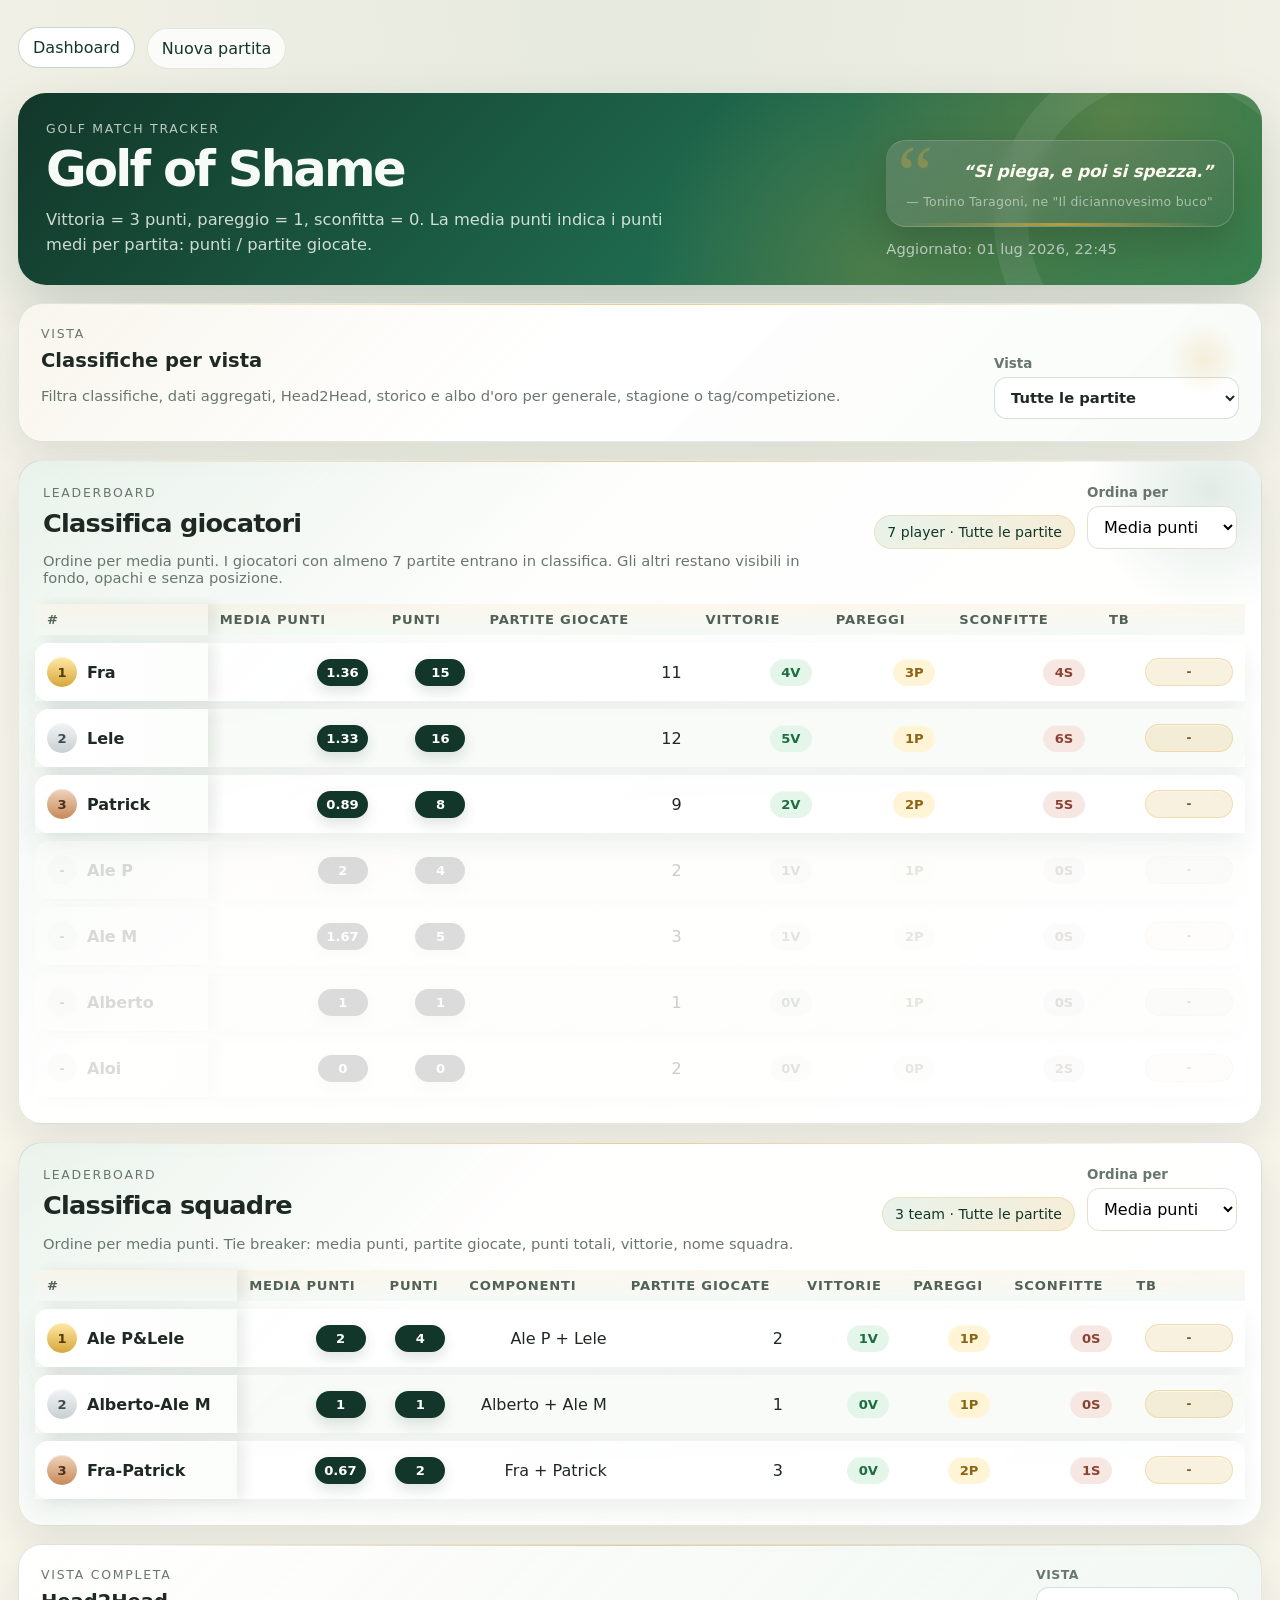
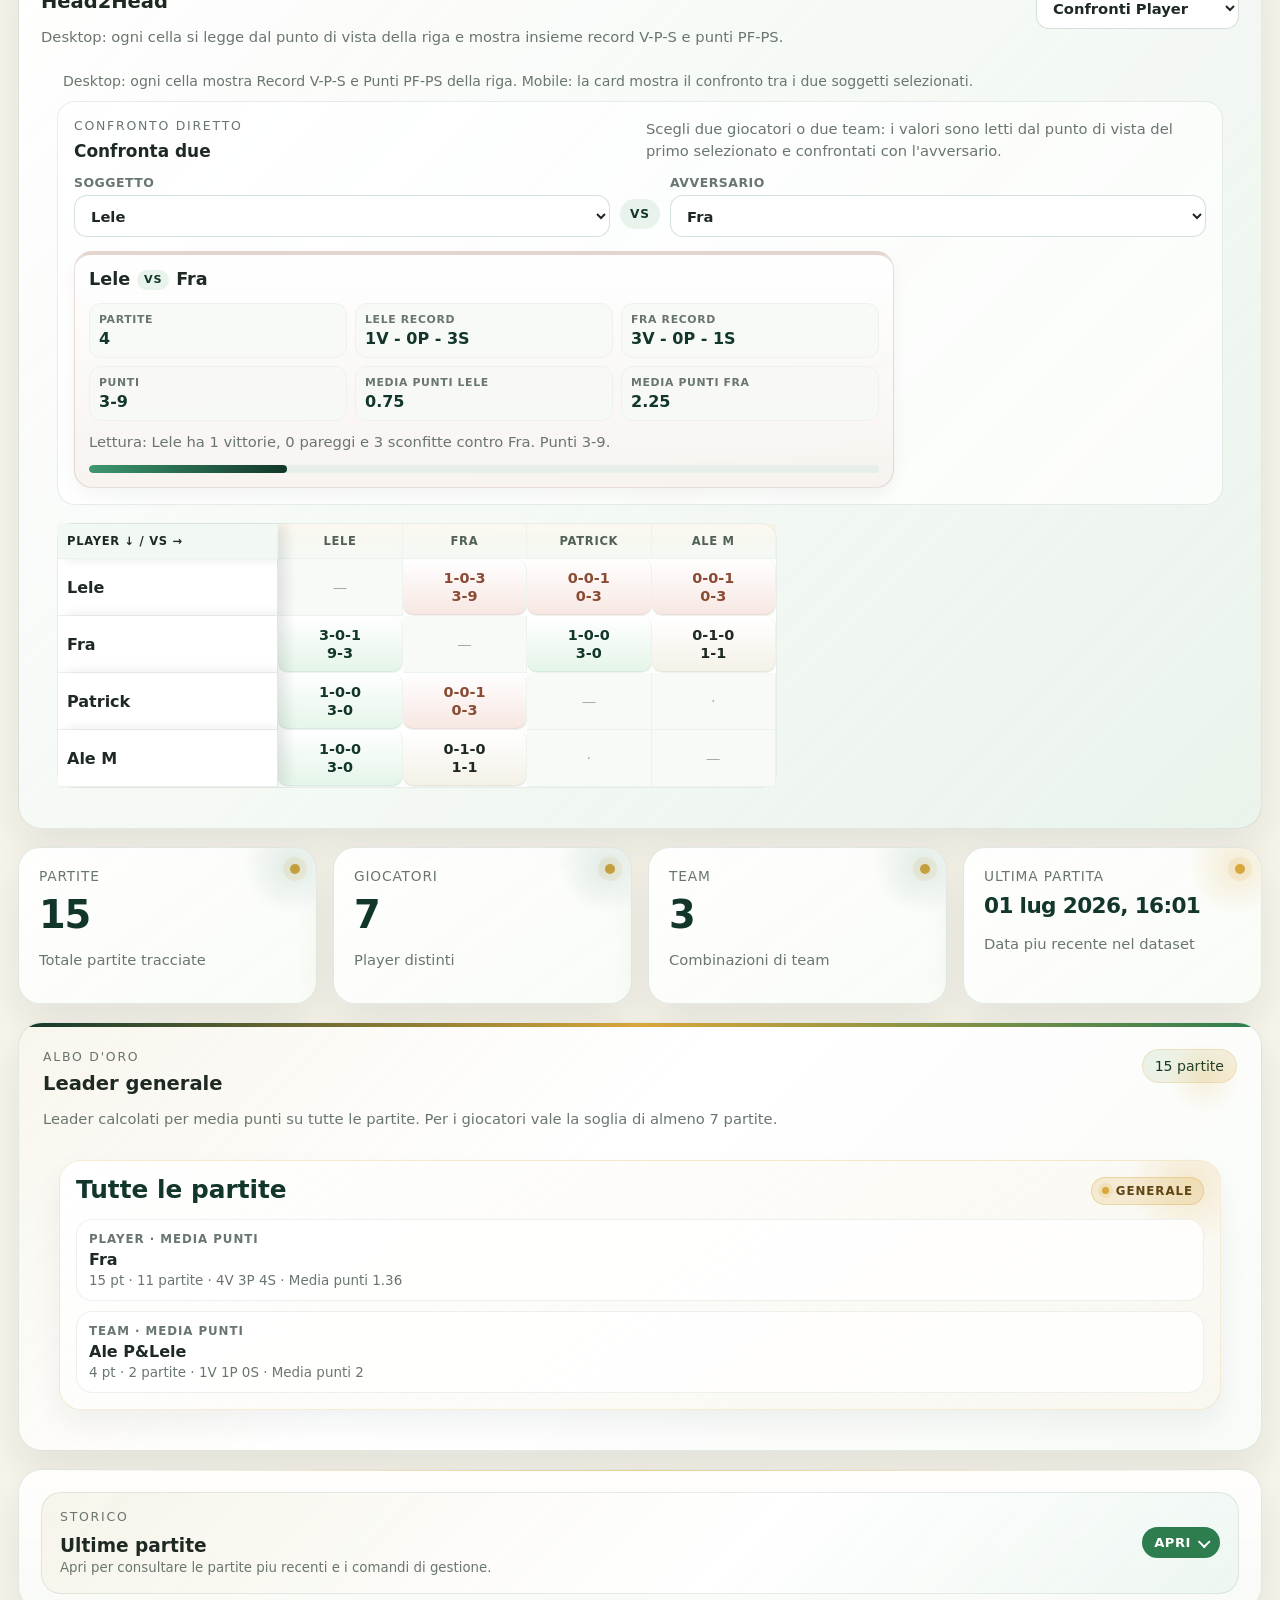
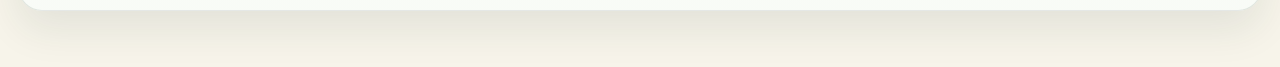
==== commit 236313ca: "soglia 7 partite fix" ====
--- a/docs/index.html
+++ b/docs/index.html
@@ -17,7 +17,7 @@
       <div>
         <p class="eyebrow">Golf Match Tracker</p>
         <h1>Golf of Shame</h1>
-        <p class="hero-copy">Vittoria = 3 punti, pareggio = 1, sconfitta = 0. Il rendimento indica i punti medi per partita: punti / partite giocate.</p>
+        <p class="hero-copy">Vittoria = 3 punti, pareggio = 1, sconfitta = 0. La media punti indica i punti medi per partita: punti / partite giocate.</p>
       </div>
       <div class="hero-meta">
       <figure class="flavour-quote">
@@ -205,6 +205,7 @@
   </div>
 
   <script>
+    const MIN_GAMES_FOR_RATE_RANKING = 7;
     function pointsValue(value) {
       return value == null ? '-' : Number(value).toFixed(2).replace(/\.00$/, '');
     }
@@ -245,20 +246,7 @@
     }
 
     function performanceCell(value) {
-      const raw = parseFloat(String(value).replace(',', '.')) || 0;
-      const wrap = document.createElement('div');
-      wrap.className = 'performance-cell';
-      const label = document.createElement('span');
-      label.textContent = value;
-      const track = document.createElement('span');
-      track.className = 'performance-track';
-      const fill = document.createElement('span');
-      fill.className = 'performance-fill';
-      fill.style.width = Math.max(0, Math.min(100, (raw / 3) * 100)) + '%';
-      track.appendChild(fill);
-      wrap.appendChild(label);
-      wrap.appendChild(track);
-      return wrap;
+      return metricBadge(value, 'points');
     }
 
     function table(el, headers, rows) {
@@ -307,7 +295,7 @@
             td.appendChild(metricBadge(cell + 'P', 'draw'));
           } else if (headers[index] === 'Sconfitte') {
             td.appendChild(metricBadge(cell + 'S', 'loss'));
-          } else if (headers[index] === 'Rendimento') {
+          } else if (headers[index] === 'Media punti') {
             td.appendChild(performanceCell(cell));
           } else {
             td.textContent = cell;
@@ -607,8 +595,8 @@
       summary.appendChild(h2hStatItem(first + ' record', (firstEntry.wins || 0) + 'V - ' + (firstEntry.draws || 0) + 'P - ' + (firstEntry.losses || 0) + 'S'));
       summary.appendChild(h2hStatItem(second + ' record', (secondEntry.wins || 0) + 'V - ' + (secondEntry.draws || 0) + 'P - ' + (secondEntry.losses || 0) + 'S'));
       summary.appendChild(h2hStatItem('Punti', (firstEntry.points_for || 0) + '-' + (firstEntry.points_against || 0)));
-      summary.appendChild(h2hStatItem('Rendimento ' + first, pointsValue(h2hPerformance(firstEntry))));
-      summary.appendChild(h2hStatItem('Rendimento ' + second, pointsValue(h2hPerformance(secondEntry))));
+      summary.appendChild(h2hStatItem('Media punti ' + first, pointsValue(h2hPerformance(firstEntry))));
+      summary.appendChild(h2hStatItem('Media punti ' + second, pointsValue(h2hPerformance(secondEntry))));
       card.appendChild(summary);
 
       const note = document.createElement('p');
@@ -743,7 +731,11 @@
 
     function championFrom(rows, type) {
       if (!Array.isArray(rows) || !rows.length) return null;
-      const first = rows[0];
+      const sourceRows = type === 'player'
+        ? rows.filter(row => (row.games || 0) >= MIN_GAMES_FOR_RATE_RANKING)
+        : rows;
+      if (!sourceRows.length) return null;
+      const first = sourceRows[0];
       return {
         name: type === 'team' ? (first.team_name || first.team_label || '-') : (first.player || '-'),
         points: first.points || 0,
@@ -767,7 +759,7 @@
       const meta = document.createElement('span');
       meta.className = 'hall-champion-meta';
       meta.textContent = champion
-        ? (champion.points + ' pt · ' + champion.wins + 'V ' + champion.draws + 'P ' + champion.losses + 'S · Rend ' + champion.performance)
+        ? (champion.points + ' pt · ' + champion.games + ' partite · ' + champion.wins + 'V ' + champion.draws + 'P ' + champion.losses + 'S · Media punti ' + champion.performance)
         : 'Nessun dato disponibile';
       block.appendChild(title);
       block.appendChild(name);
@@ -786,15 +778,15 @@
       const label = selectedViewLabel(data, key);
       const group = (view.meta && view.meta.group) || '';
       const matches = (view.counts && view.counts.matches) || 0;
-      const playerChampion = championFrom(view.by_player, 'player');
-      const teamChampion = championFrom(view.by_team, 'team');
+      const playerChampion = championFrom(view.by_player_points_rate || view.by_player || [], 'player');
+      const teamChampion = championFrom(view.by_team_points_rate || view.by_team || [], 'team');
 
       if (card) card.style.display = '';
       if (title) title.textContent = key === 'all' ? 'Leader generale' : ('Leader · ' + label);
       if (subtitle) {
         subtitle.textContent = key === 'all'
-          ? 'Leader calcolati su tutte le partite. Cambiando vista cambiano anche i leader mostrati qui.'
-          : 'Leader calcolati solo sulle partite della vista selezionata' + (group ? ' (' + group.toLowerCase() + ')' : '') + '.';
+          ? 'Leader calcolati per media punti su tutte le partite. Per i giocatori vale la soglia di almeno ' + MIN_GAMES_FOR_RATE_RANKING + ' partite.'
+          : 'Leader per media punti calcolati solo sulle partite della vista selezionata' + (group ? ' (' + group.toLowerCase() + ')' : '') + '. Per i giocatori vale la soglia di almeno ' + MIN_GAMES_FOR_RATE_RANKING + ' partite.';
       }
       if (counter) counter.textContent = matches + ' partite';
       container.innerHTML = '';
@@ -825,8 +817,8 @@
 
       const grid = document.createElement('div');
       grid.className = 'hall-champions-grid';
-      grid.appendChild(championBlock('Player', playerChampion));
-      grid.appendChild(championBlock('Team', teamChampion));
+      grid.appendChild(championBlock('Player · media punti', playerChampion));
+      grid.appendChild(championBlock('Team · media punti', teamChampion));
       hallCard.appendChild(grid);
 
       if (isOngoing) {
@@ -858,7 +850,6 @@
       const metric = selectedRankingMetric('player_metric');
       const rows = playerRowsForMetric(view, metric);
       const help = document.getElementById('players-sort-help');
-      const MIN_GAMES_FOR_RATE_RANKING = 7;
       document.getElementById('players-count').textContent = rows.length + ' player · ' + suffix;
 
       if (metric === 'points_rate') {
@@ -883,7 +874,7 @@
         return;
       }
 
-      if (help) help.textContent = 'Ordine per punti assoluti. Tie breaker: punti, vittorie, rendimento, nome. I punti ottenuti in squadra contano anche per il giocatore.';
+      if (help) help.textContent = 'Ordine per punti assoluti. Tie breaker: punti, vittorie, media punti, nome. I punti ottenuti in squadra contano anche per il giocatore.';
       table(
         document.getElementById('players'),
         ['Giocatore', 'Punti', 'Media punti', 'Partite giocate', 'Vittorie', 'Pareggi', 'Sconfitte', 'TB'],
@@ -907,7 +898,7 @@
         return;
       }
 
-      if (help) help.textContent = 'Ordine per punti assoluti. Tie breaker: punti, scontri diretti tra team a pari punti, vittorie, rendimento, nome.';
+      if (help) help.textContent = 'Ordine per punti assoluti. Tie breaker: punti, scontri diretti tra team a pari punti, vittorie, media punti, nome.';
       table(
         document.getElementById('teams'),
         ['Squadra', 'Punti', 'Media punti', 'Componenti', 'Partite giocate', 'Vittorie', 'Pareggi', 'Sconfitte', 'TB'],
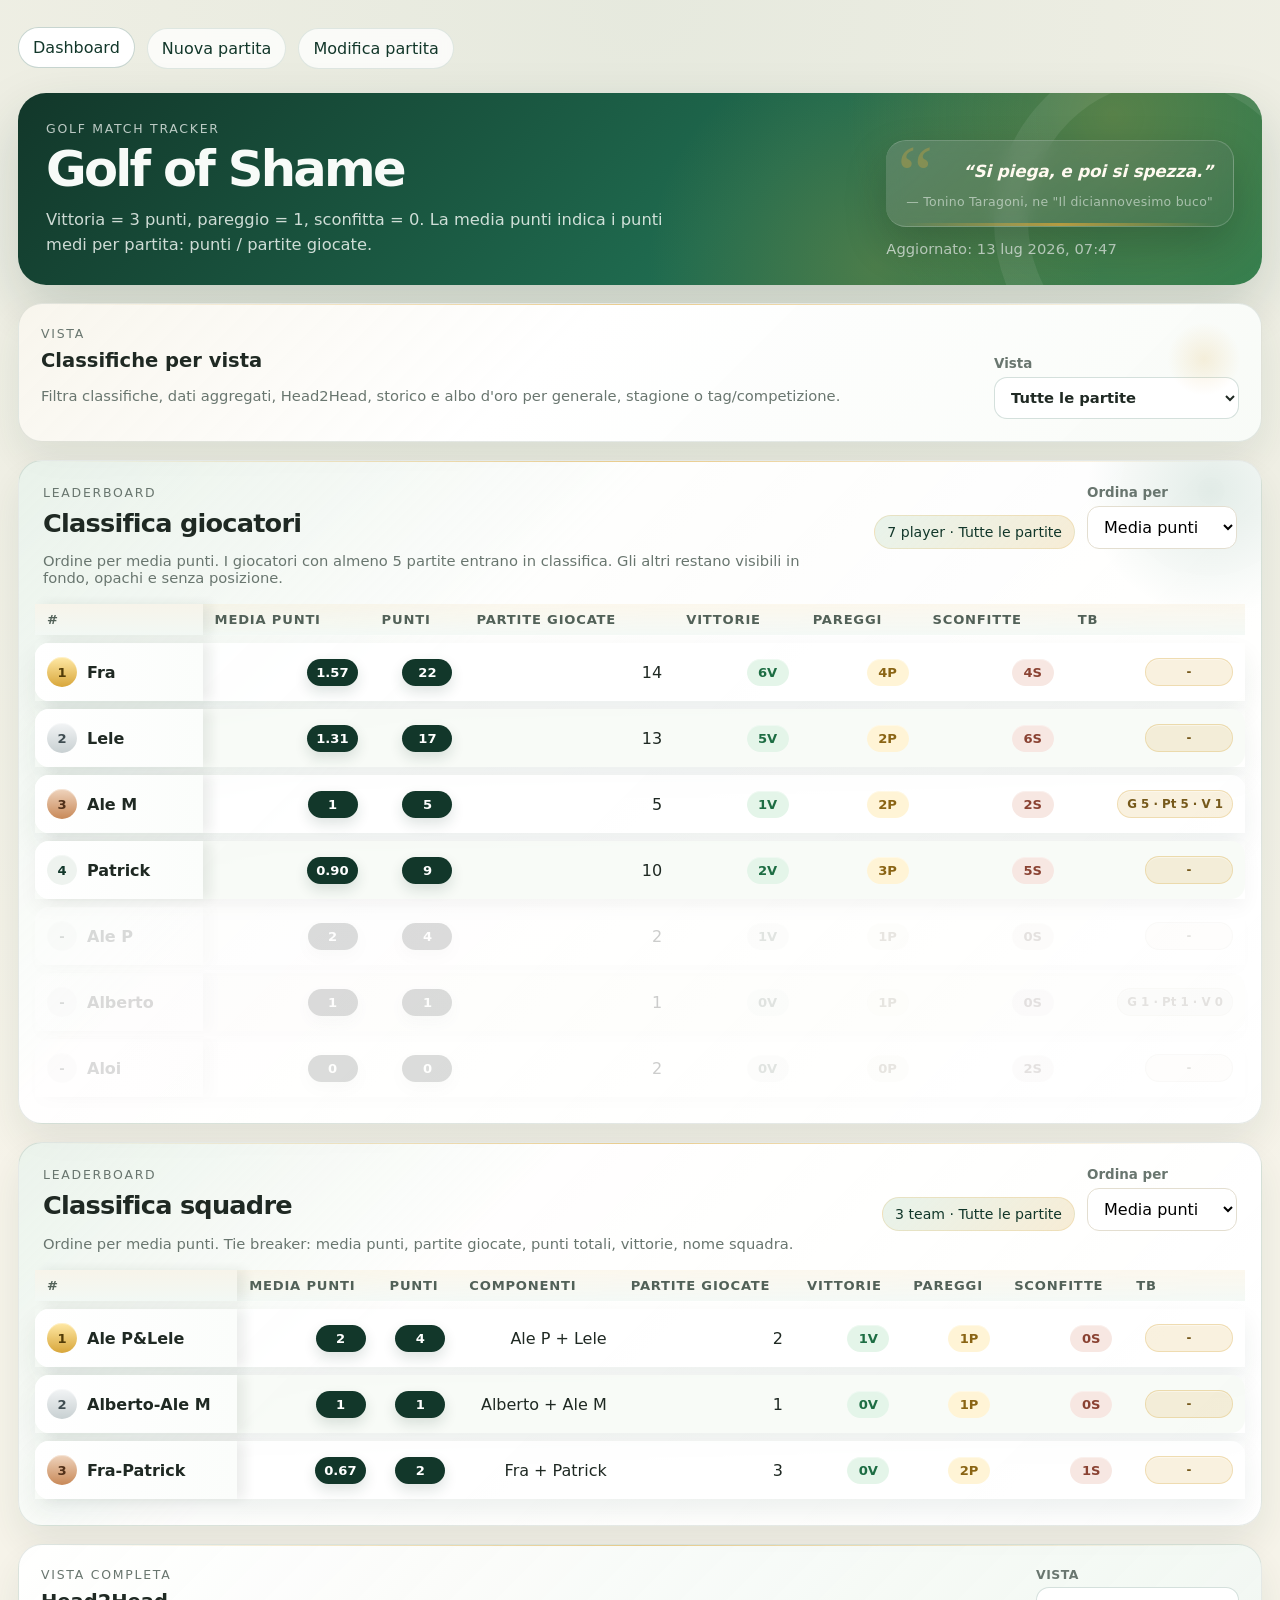
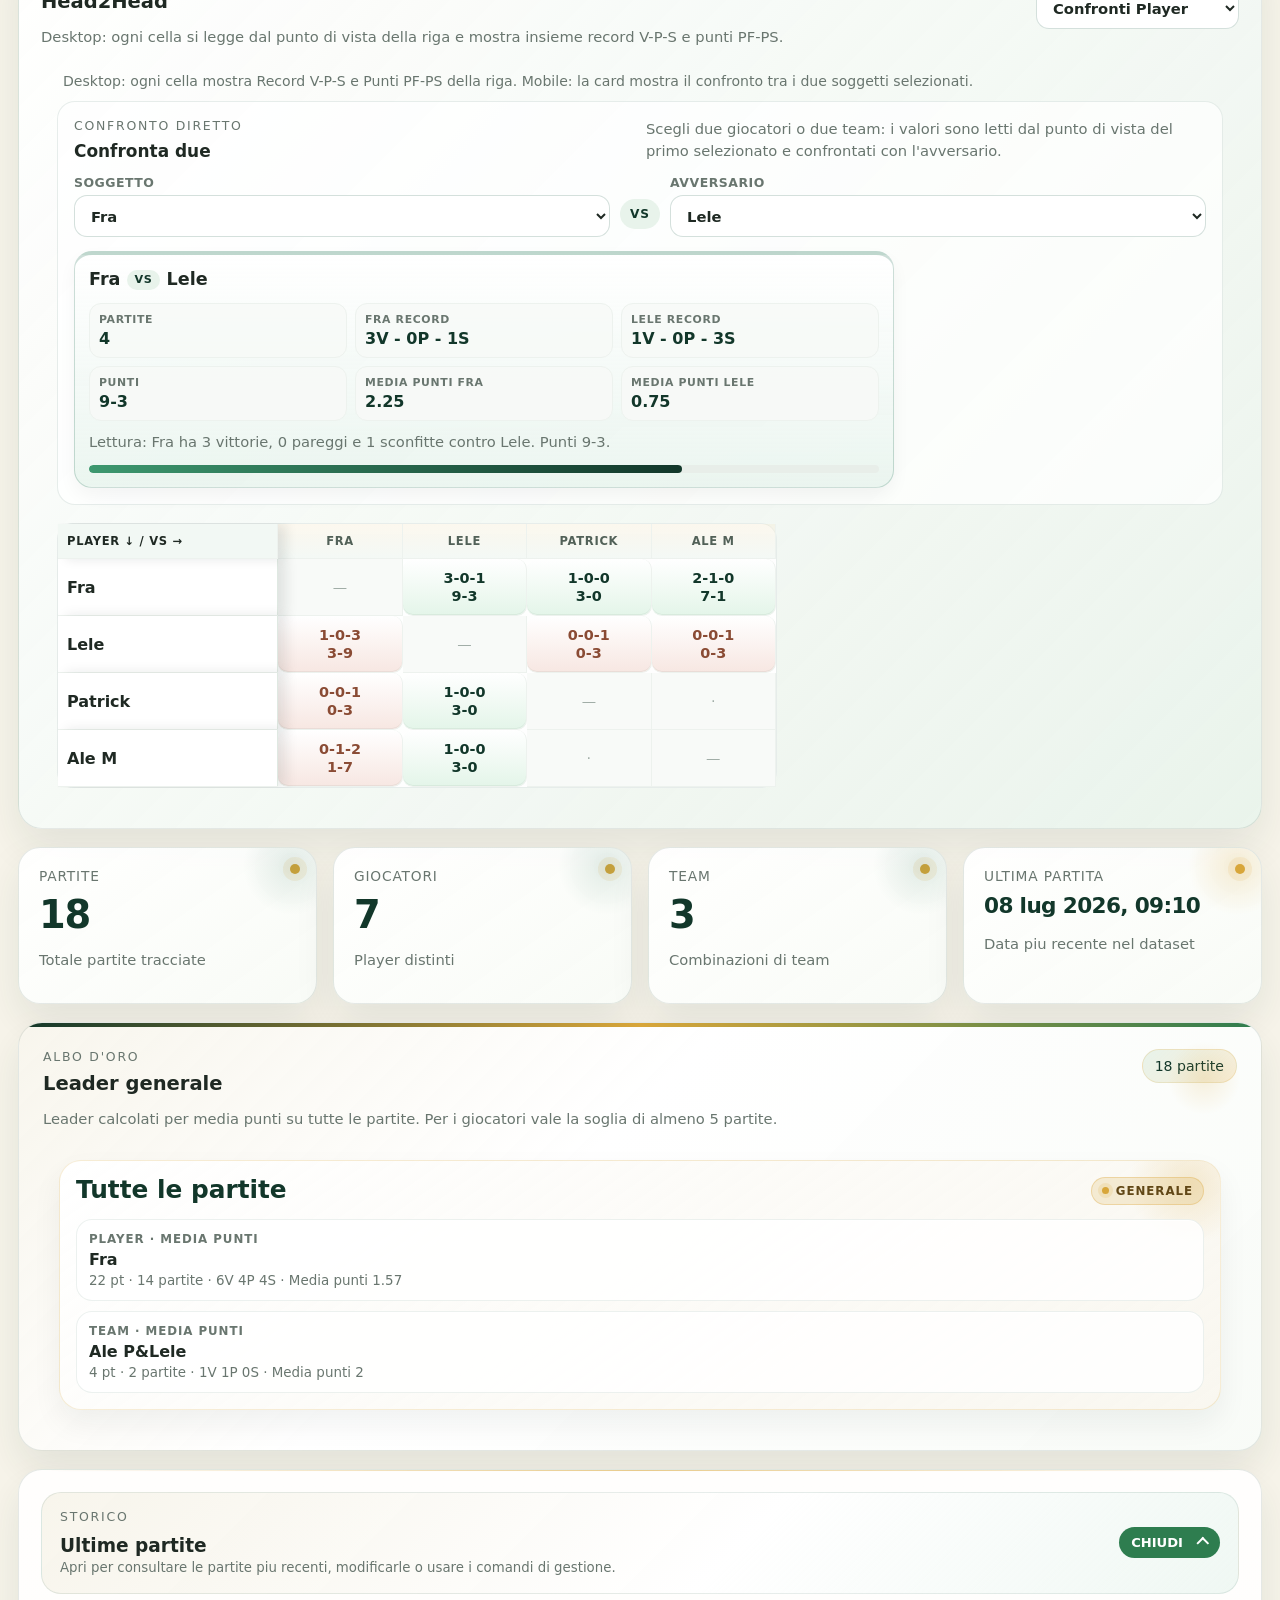
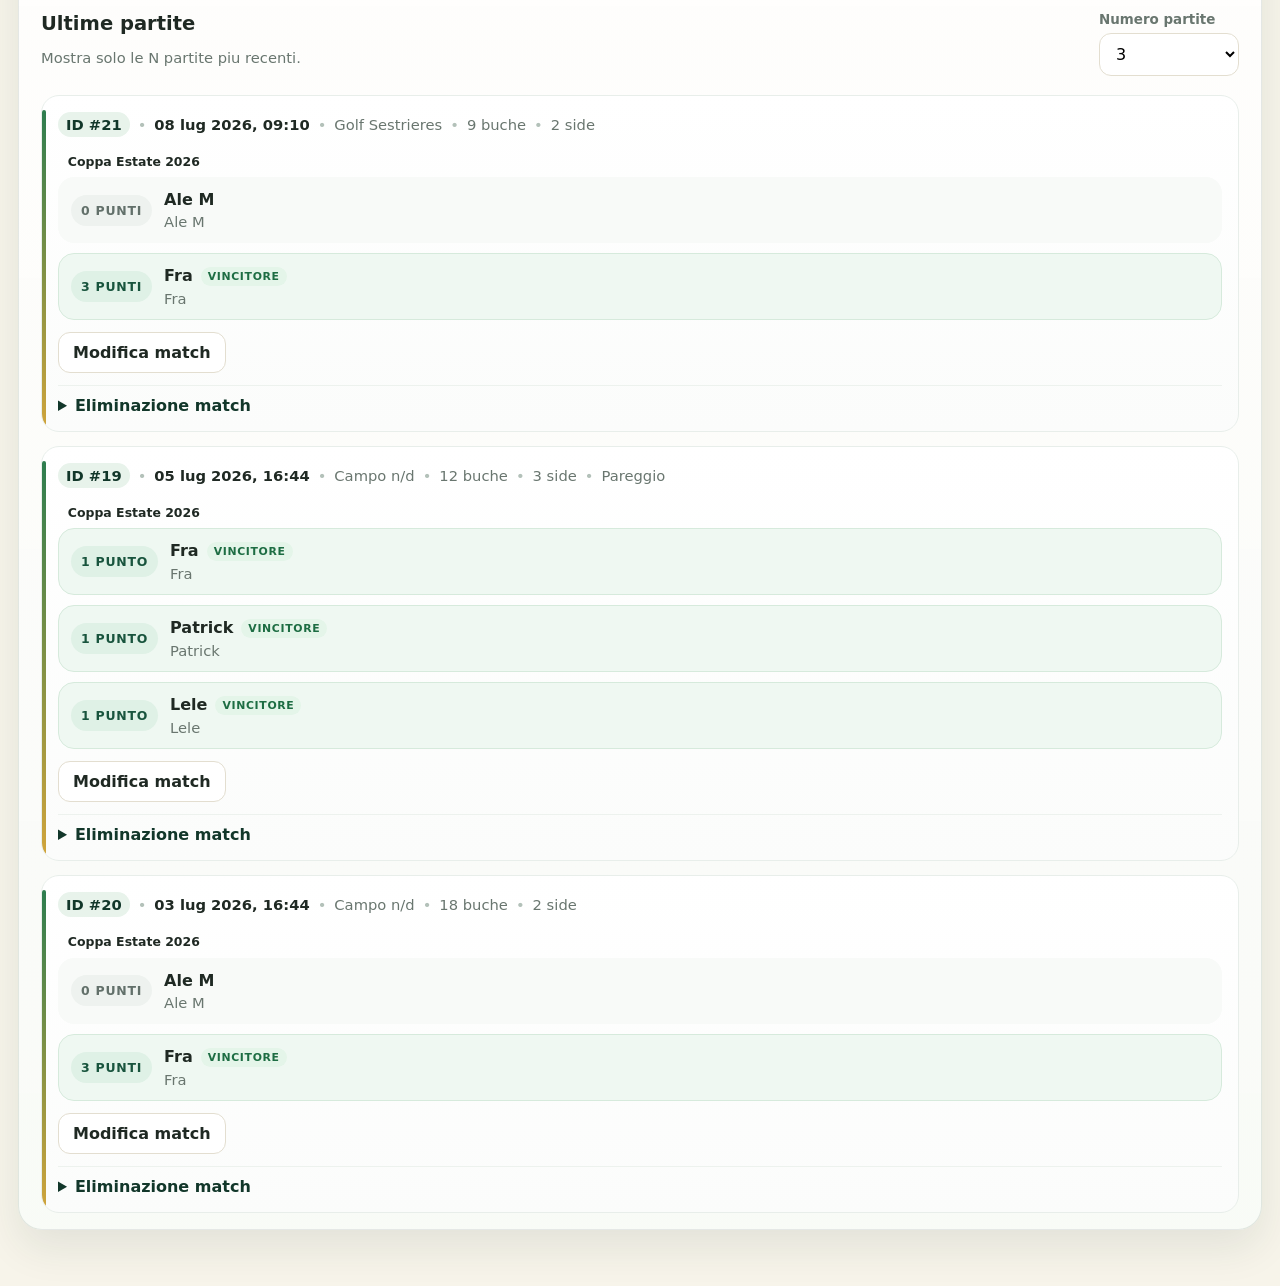
==== commit 08a80c1e: "update 13/07 codice" ====
--- a/docs/index.html
+++ b/docs/index.html
@@ -11,6 +11,7 @@
     <nav class="topnav">
       <a href="./" class="active">Dashboard</a>
       <a href="new-match/">Nuova partita</a>
+      <a href="edit-match/">Modifica partita</a>
     </nav>
 
     <section class="hero-card">
@@ -51,7 +52,7 @@
           <div>
             <p class="section-kicker">Leaderboard</p>
             <h2>Classifica giocatori</h2>
-            <p class="small" id="players-sort-help">Ordine per media punti. I giocatori con meno di 7 partite restano in classifica ma sono visualizzati opachi. Tie breaker: media punti, partite giocate, punti totali, vittorie, nome.</p>
+            <p class="small" id="players-sort-help">Ordine per media punti. I giocatori sotto soglia restano in classifica ma sono visualizzati opachi. Tie breaker: media punti, partite giocate, punti totali, vittorie, nome.</p>
           </div>
           <div class="leaderboard-controls">
             <span class="pill subtle" id="players-count">-</span>
@@ -171,12 +172,12 @@
 
 
     <section class="card dashboard-card matches-card">
-      <details class="matches-details">
+      <details class="matches-details" open>
         <summary class="matches-summary">
           <span>
             <span class="section-kicker">Storico</span>
             <strong>Ultime partite</strong>
-            <small>Apri per consultare le partite piu recenti e i comandi di gestione.</small>
+            <small>Apri per consultare le partite piu recenti, modificarle o usare i comandi di gestione.</small>
           </span>
           <span class="summary-toggle" aria-hidden="true">Apri</span>
         </summary>
@@ -205,7 +206,7 @@
   </div>
 
   <script>
-    const MIN_GAMES_FOR_RATE_RANKING = 7;
+    let MIN_GAMES_FOR_RATE_RANKING = 5;
     function pointsValue(value) {
       return value == null ? '-' : Number(value).toFixed(2).replace(/\.00$/, '');
     }
@@ -236,6 +237,16 @@
         return 'python backend/delete_match.py --db data/golf_tracker.sqlite --import-key "' + String(match.import_key).replace(/"/g, '\\"') + '" --export-docs docs';
       }
       return 'ID/import_key non disponibile: rigenera docs/data/stats.json con export_stats.py';
+    }
+
+    function editUrl(match) {
+      if (match && match.import_key) {
+        return 'edit-match/?import_key=' + encodeURIComponent(match.import_key);
+      }
+      if (match && match.id != null) {
+        return 'edit-match/?id=' + encodeURIComponent(String(match.id));
+      }
+      return 'edit-match/';
     }
 
     function metricBadge(value, type) {
@@ -417,6 +428,16 @@
 
         item.appendChild(body);
 
+        const actions = document.createElement('div');
+        actions.className = 'match-actions';
+        const edit = document.createElement('a');
+        edit.className = 'button-link secondary edit-match-button';
+        edit.href = editUrl(match);
+        edit.textContent = 'Modifica match';
+        edit.title = 'Modifica tag, vincitori e partecipanti di questa partita';
+        actions.appendChild(edit);
+        item.appendChild(actions);
+
         const admin = document.createElement('details');
         admin.className = 'match-admin';
         const summary = document.createElement('summary');
@@ -931,6 +952,7 @@
       .then(r => r.json())
       .then(data => {
         window.__statsData = data;
+        MIN_GAMES_FOR_RATE_RANKING = Number((data.scoring && data.scoring.player_points_rate_min_games) || MIN_GAMES_FOR_RATE_RANKING);
 
         document.getElementById('updated-at').textContent = 'Aggiornato: ' + niceDate(data.generated_at || data.generated_utc || data.generated || '');
         populateYearFilter(data);
--- a/docs/assets/style.css
+++ b/docs/assets/style.css
@@ -3045,3 +3045,41 @@
 .leaderboard-table tbody tr.below-games-threshold:hover {
   opacity: 0.46 !important;
 }
+
+.match-actions {
+  display: flex;
+  flex-wrap: wrap;
+  gap: 10px;
+  margin-top: 12px;
+}
+.button-link {
+  display: inline-flex;
+  align-items: center;
+  justify-content: center;
+  width: auto;
+  min-height: 40px;
+  padding: 10px 14px;
+  border-radius: 12px;
+  text-decoration: none;
+  font-weight: 700;
+  background: var(--accent);
+  color: #fff;
+}
+.button-link.secondary {
+  background: #fff;
+  color: var(--text);
+  border: 1px solid var(--line);
+}
+.compact-side-editor {
+  margin: 0;
+  box-shadow: none;
+  border: 1px solid var(--line);
+}
+
+.edit-match-button {
+  margin-top: 0;
+}
+
+#match_picker {
+  width: 100%;
+}
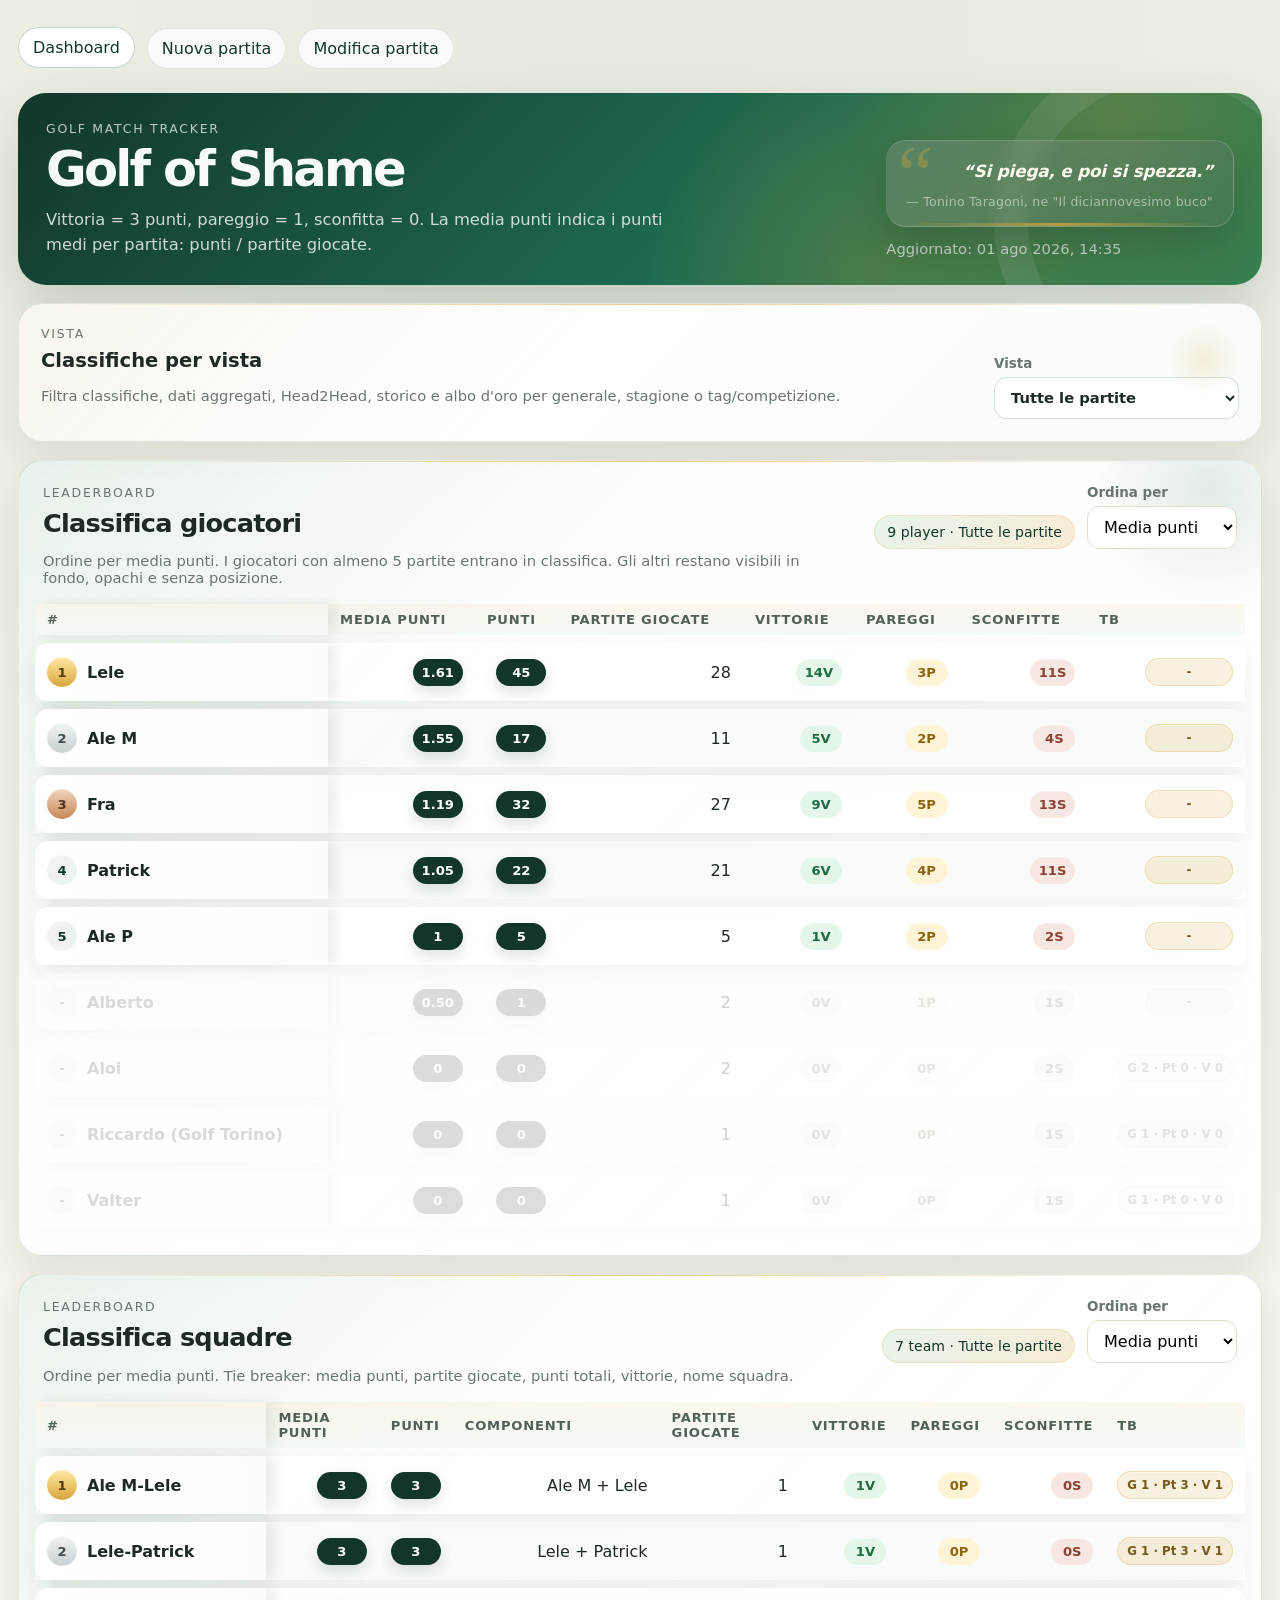
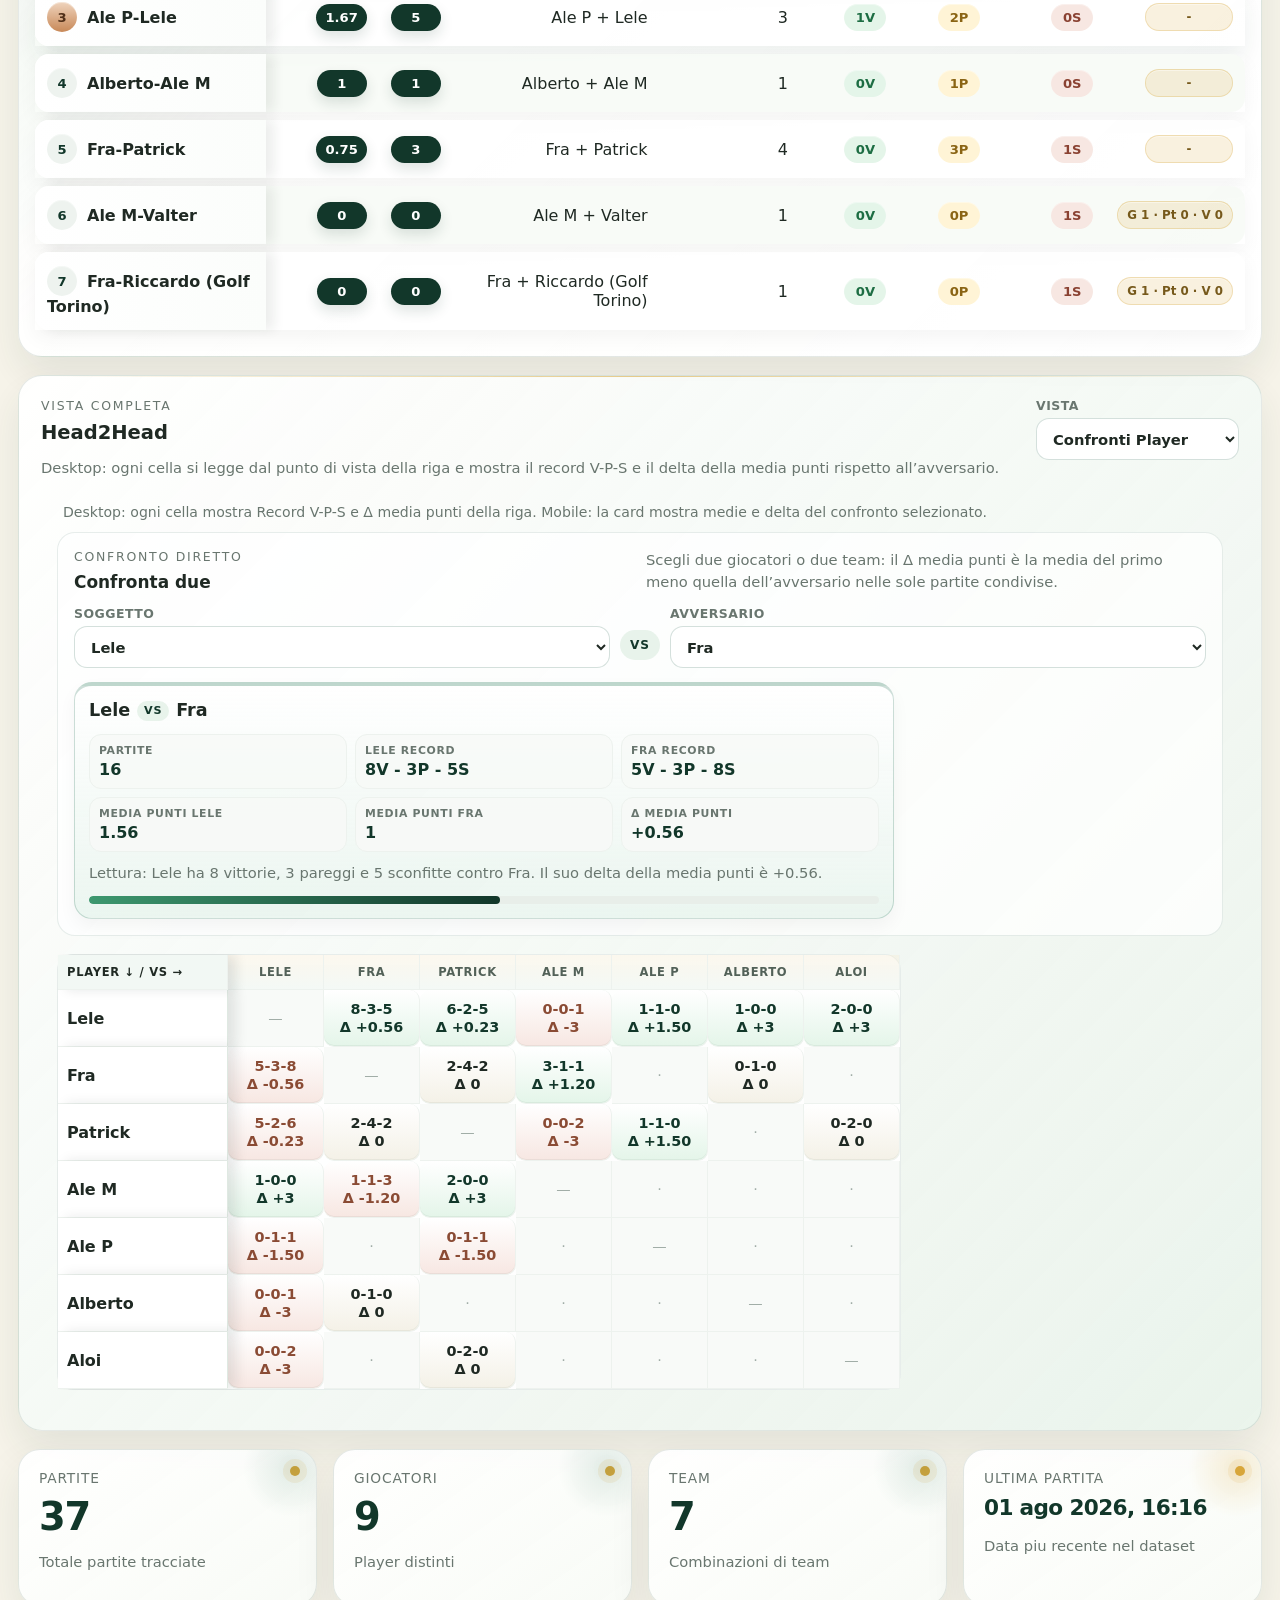
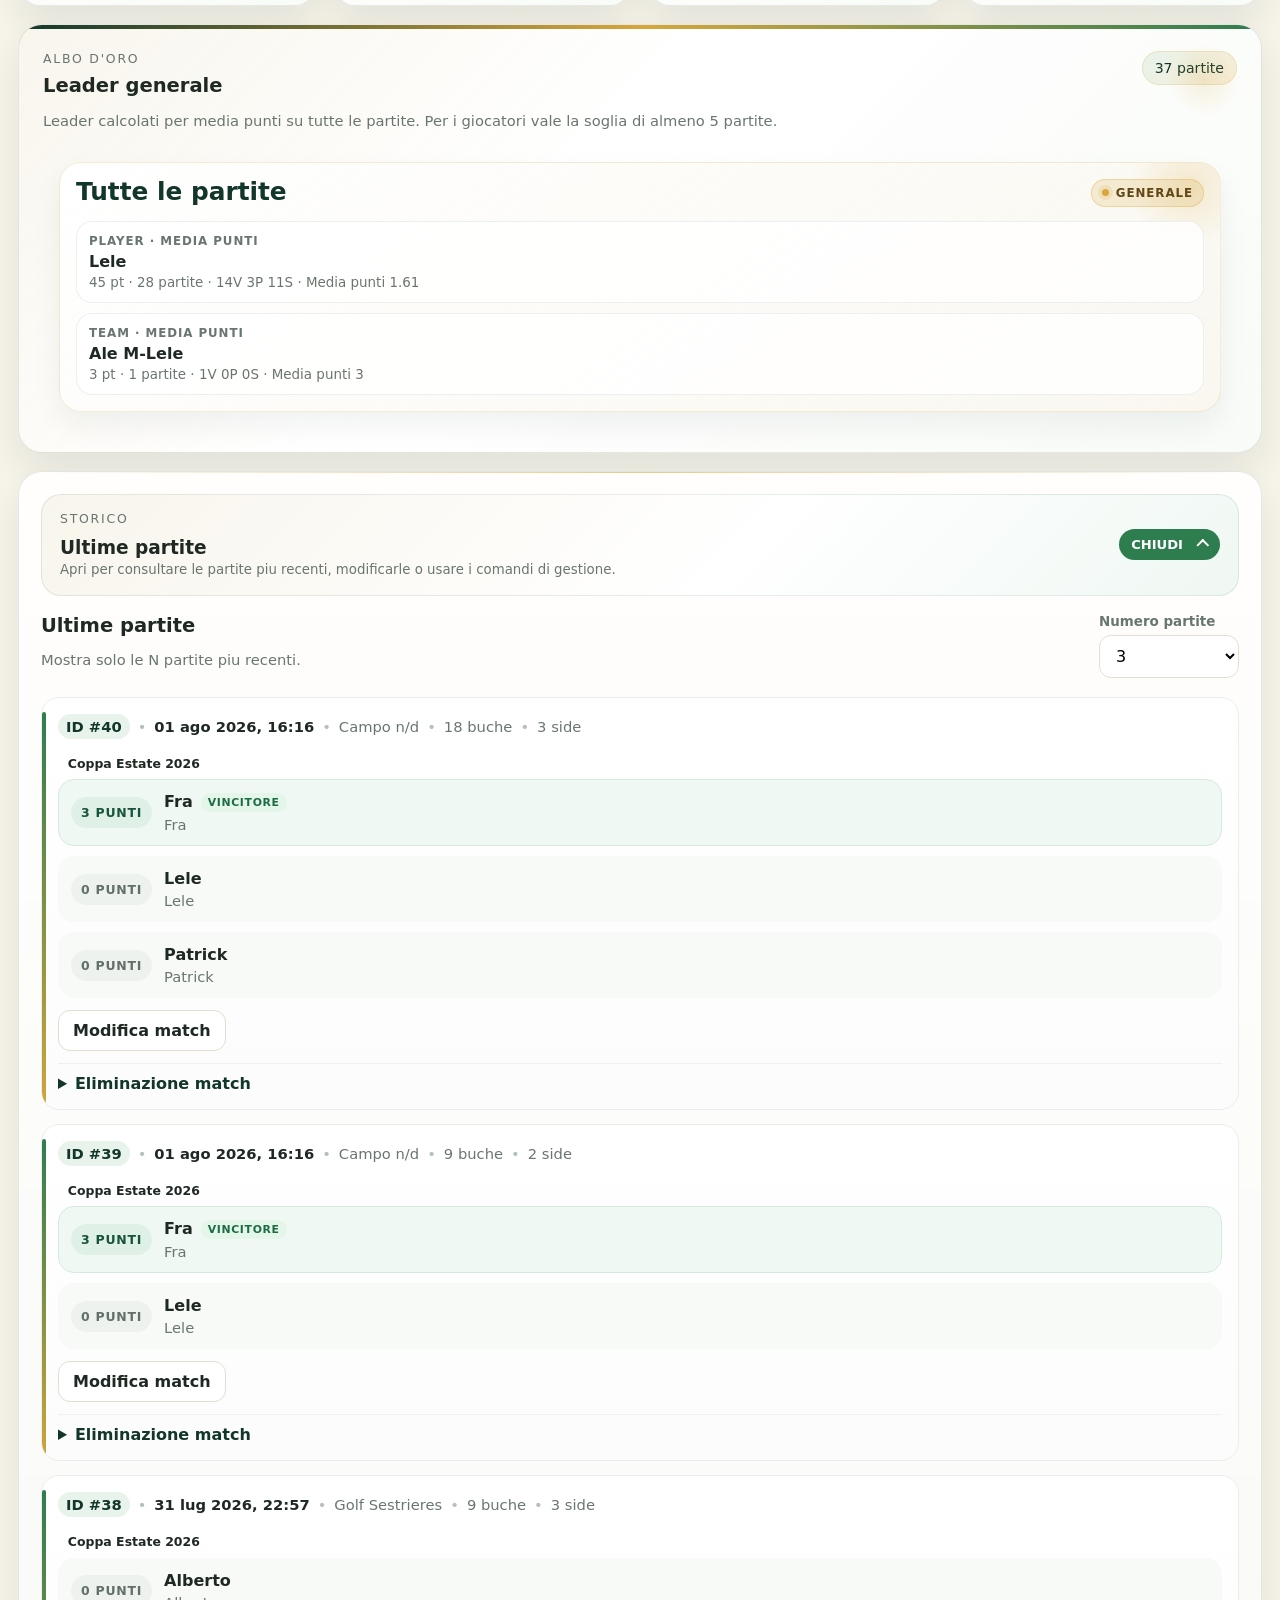
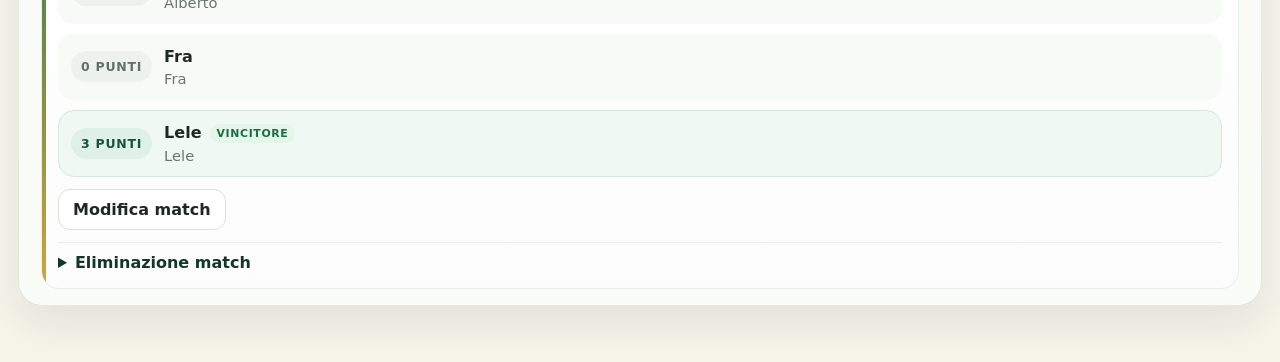
==== commit 80f0d7c7: "fix H2H" ====
--- a/docs/index.html
+++ b/docs/index.html
@@ -95,8 +95,8 @@
         <div>
           <p class="section-kicker">Vista completa</p>
           <h2>Head2Head</h2>
-          <p class="small desktop-h2h-help">Desktop: ogni cella si legge dal punto di vista della riga e mostra insieme record V-P-S e punti PF-PS.</p>
-          <p class="small mobile-h2h-help">Mobile: scegli i due giocatori o team da confrontare. La card spiega esplicitamente il risultato del confronto.</p>
+          <p class="small desktop-h2h-help">Desktop: ogni cella si legge dal punto di vista della riga e mostra il record V-P-S e il delta della media punti rispetto all’avversario.</p>
+          <p class="small mobile-h2h-help">Mobile: scegli due giocatori o team. La card mostra record, medie punti nelle partite condivise e relativo delta.</p>
         </div>
         <div class="matrix-controls">
           <div class="matrix-control-field">
@@ -108,14 +108,14 @@
           </div>
         </div>
       </div>
-      <div class="matrix-legend" id="matrix-legend">Desktop: ogni cella mostra Record V-P-S e Punti PF-PS letti dal punto di vista della riga.</div>
+      <div class="matrix-legend" id="matrix-legend">Desktop: ogni cella mostra Record V-P-S e Δ media punti, letti dal punto di vista della riga.</div>
       <div class="h2h-mobile-view" id="h2h-mobile-view" aria-live="polite">
         <div class="h2h-compare-head">
           <div>
             <p class="section-kicker">Confronto diretto</p>
             <h3>Confronta due</h3>
           </div>
-          <p class="small">Scegli due giocatori o due team: i valori sono letti dal punto di vista del primo selezionato e confrontati con l'avversario.</p>
+          <p class="small">Scegli due giocatori o due team: il Δ media punti è la media del primo meno quella dell’avversario nelle sole partite condivise.</p>
         </div>
         <div class="h2h-mobile-controls h2h-compare-controls">
           <div class="matrix-control-field">
@@ -484,11 +484,26 @@
       return 'neutral';
     }
 
+    function h2hPerformance(entry) {
+      if (!entry || !entry.games) return 0;
+      return (entry.points_for || 0) / entry.games;
+    }
+
+    function h2hDelta(entry) {
+      if (!entry || !entry.games) return 0;
+      return ((entry.points_for || 0) - (entry.points_against || 0)) / entry.games;
+    }
+
+    function signedPointsValue(value) {
+      const numeric = Number(value || 0);
+      if (Math.abs(numeric) < 0.00005) return '0';
+      return (numeric > 0 ? '+' : '') + pointsValue(numeric);
+    }
+
     function h2hCellText(entry) {
       if (!entry || !entry.games) return '·';
       const record = String(entry.wins || 0) + '-' + String(entry.draws || 0) + '-' + String(entry.losses || 0);
-      const points = String(entry.points_for || 0) + '-' + String(entry.points_against || 0);
-      return record + '\n' + points;
+      return record + '\nΔ ' + signedPointsValue(h2hDelta(entry));
     }
 
     function h2hTitle(rowLabel, colLabel, entry) {
@@ -497,13 +512,8 @@
         entry.games + ' partite · ' +
         (entry.wins || 0) + ' vittorie · ' +
         (entry.draws || 0) + ' pareggi · ' +
-        (entry.losses || 0) + ' sconfitte · punti ' +
-        (entry.points_for || 0) + '-' + (entry.points_against || 0);
-    }
-
-    function h2hPerformance(entry) {
-      if (!entry || !entry.games) return 0;
-      return (entry.points_for || 0) / entry.games;
+        (entry.losses || 0) + ' sconfitte · Δ media punti ' +
+        signedPointsValue(h2hDelta(entry));
     }
 
     function updateH2HPairOptions(labels) {
@@ -615,14 +625,14 @@
       summary.appendChild(h2hStatItem('Partite', String(firstEntry.games || 0)));
       summary.appendChild(h2hStatItem(first + ' record', (firstEntry.wins || 0) + 'V - ' + (firstEntry.draws || 0) + 'P - ' + (firstEntry.losses || 0) + 'S'));
       summary.appendChild(h2hStatItem(second + ' record', (secondEntry.wins || 0) + 'V - ' + (secondEntry.draws || 0) + 'P - ' + (secondEntry.losses || 0) + 'S'));
-      summary.appendChild(h2hStatItem('Punti', (firstEntry.points_for || 0) + '-' + (firstEntry.points_against || 0)));
       summary.appendChild(h2hStatItem('Media punti ' + first, pointsValue(h2hPerformance(firstEntry))));
       summary.appendChild(h2hStatItem('Media punti ' + second, pointsValue(h2hPerformance(secondEntry))));
+      summary.appendChild(h2hStatItem('Δ media punti', signedPointsValue(h2hDelta(firstEntry))));
       card.appendChild(summary);
 
       const note = document.createElement('p');
       note.className = 'small h2h-compare-note';
-      note.textContent = 'Lettura: ' + first + ' ha ' + (firstEntry.wins || 0) + ' vittorie, ' + (firstEntry.draws || 0) + ' pareggi e ' + (firstEntry.losses || 0) + ' sconfitte contro ' + second + '. Punti ' + (firstEntry.points_for || 0) + '-' + (firstEntry.points_against || 0) + '.';
+      note.textContent = 'Lettura: ' + first + ' ha ' + (firstEntry.wins || 0) + ' vittorie, ' + (firstEntry.draws || 0) + ' pareggi e ' + (firstEntry.losses || 0) + ' sconfitte contro ' + second + '. Il suo delta della media punti è ' + signedPointsValue(h2hDelta(firstEntry)) + '.';
       card.appendChild(note);
 
       const bar = document.createElement('div');
@@ -698,7 +708,7 @@
 
       renderH2HCompare(labels, matrix, type);
       tableEl.innerHTML = '';
-      legend.textContent = 'Desktop: ogni cella mostra Record V-P-S e Punti PF-PS della riga. Mobile: la card mostra il confronto tra i due soggetti selezionati.';
+      legend.textContent = 'Desktop: ogni cella mostra Record V-P-S e Δ media punti della riga. Mobile: la card mostra medie e delta del confronto selezionato.';
 
       if (!labels.length) {
         const caption = document.createElement('caption');
